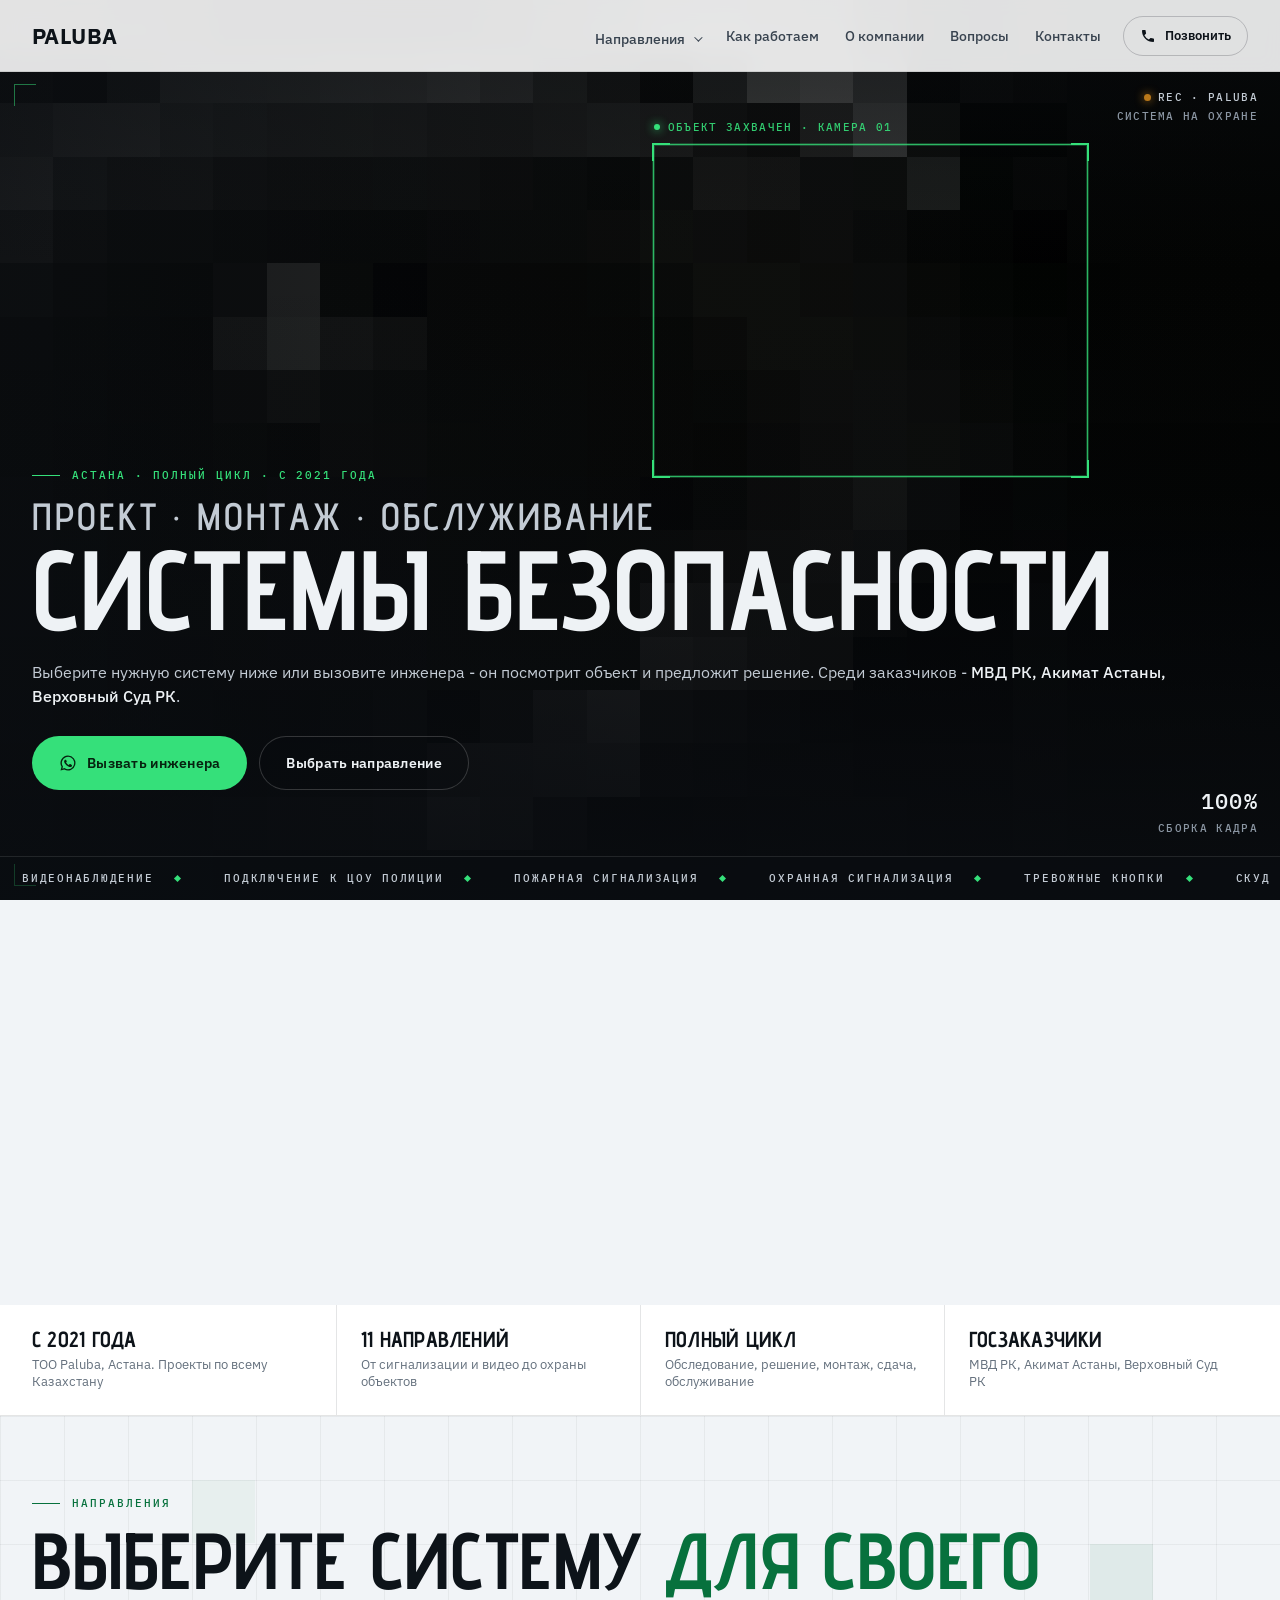
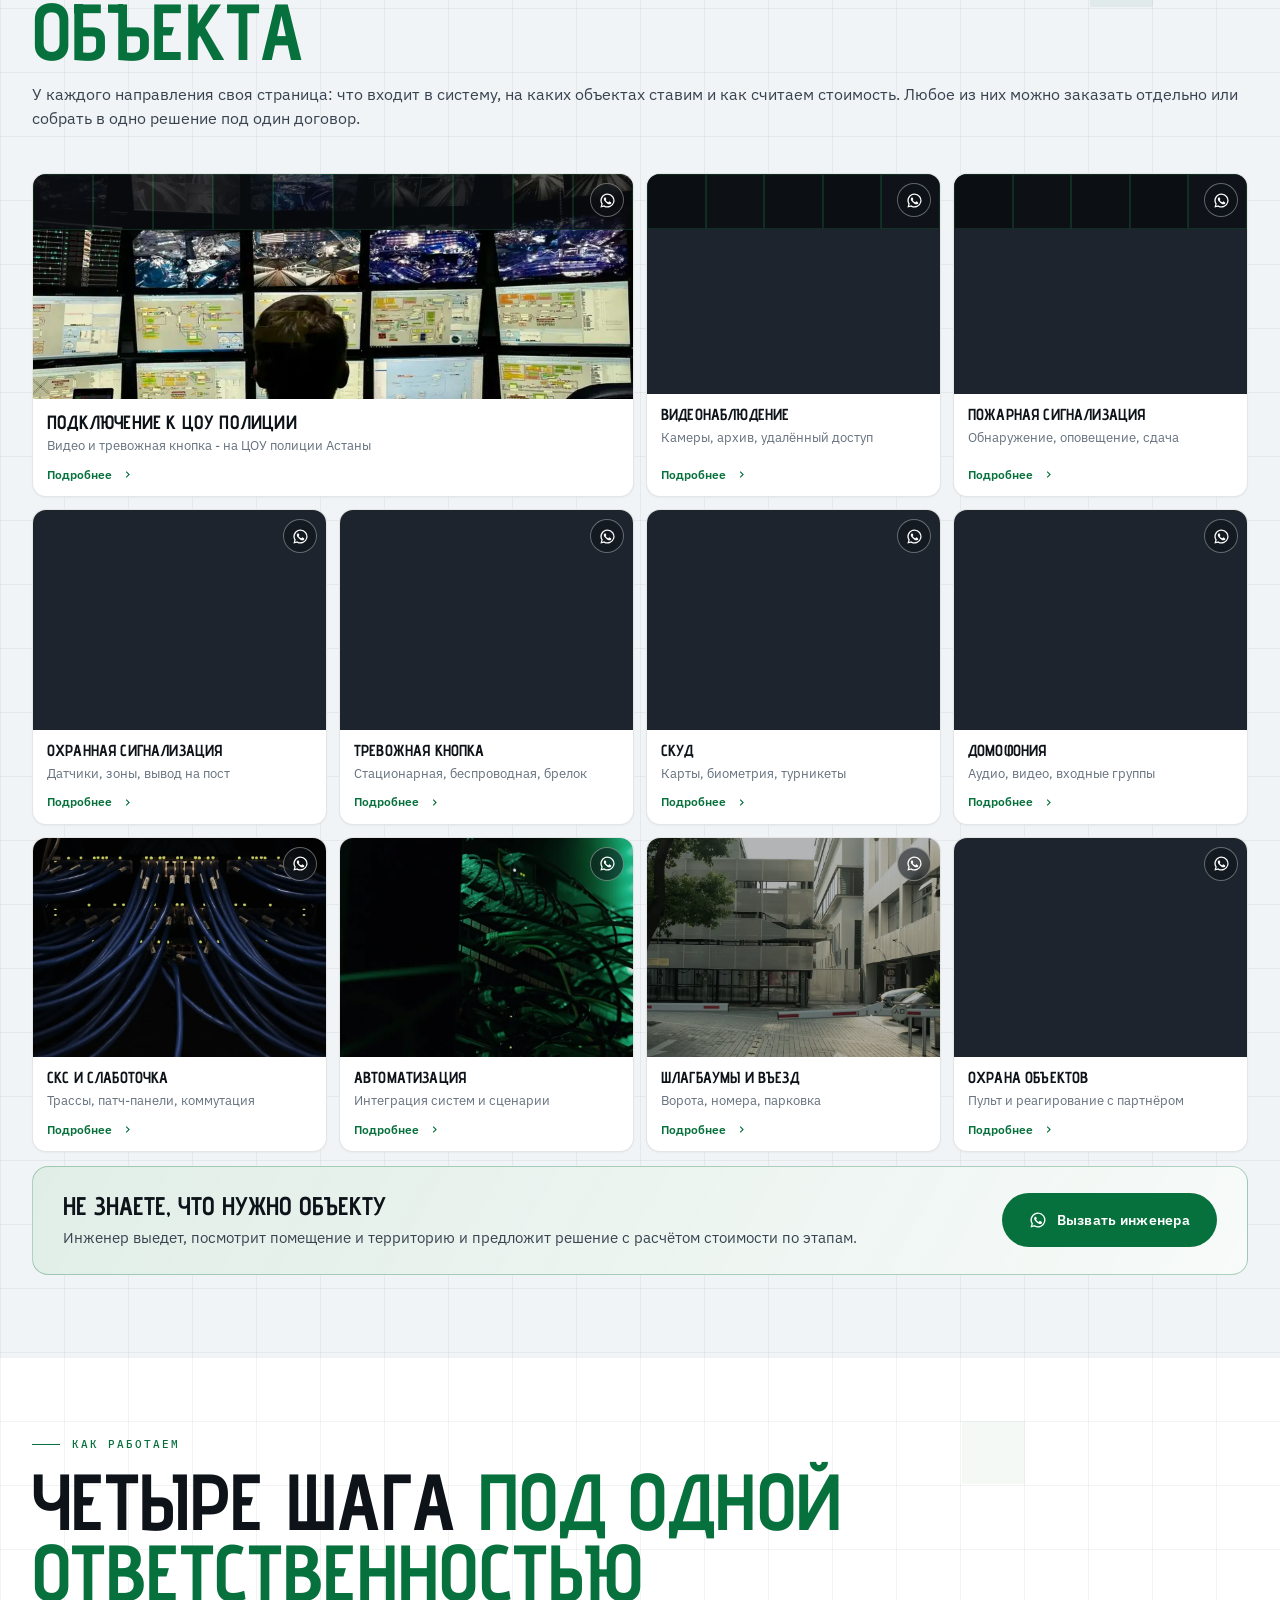
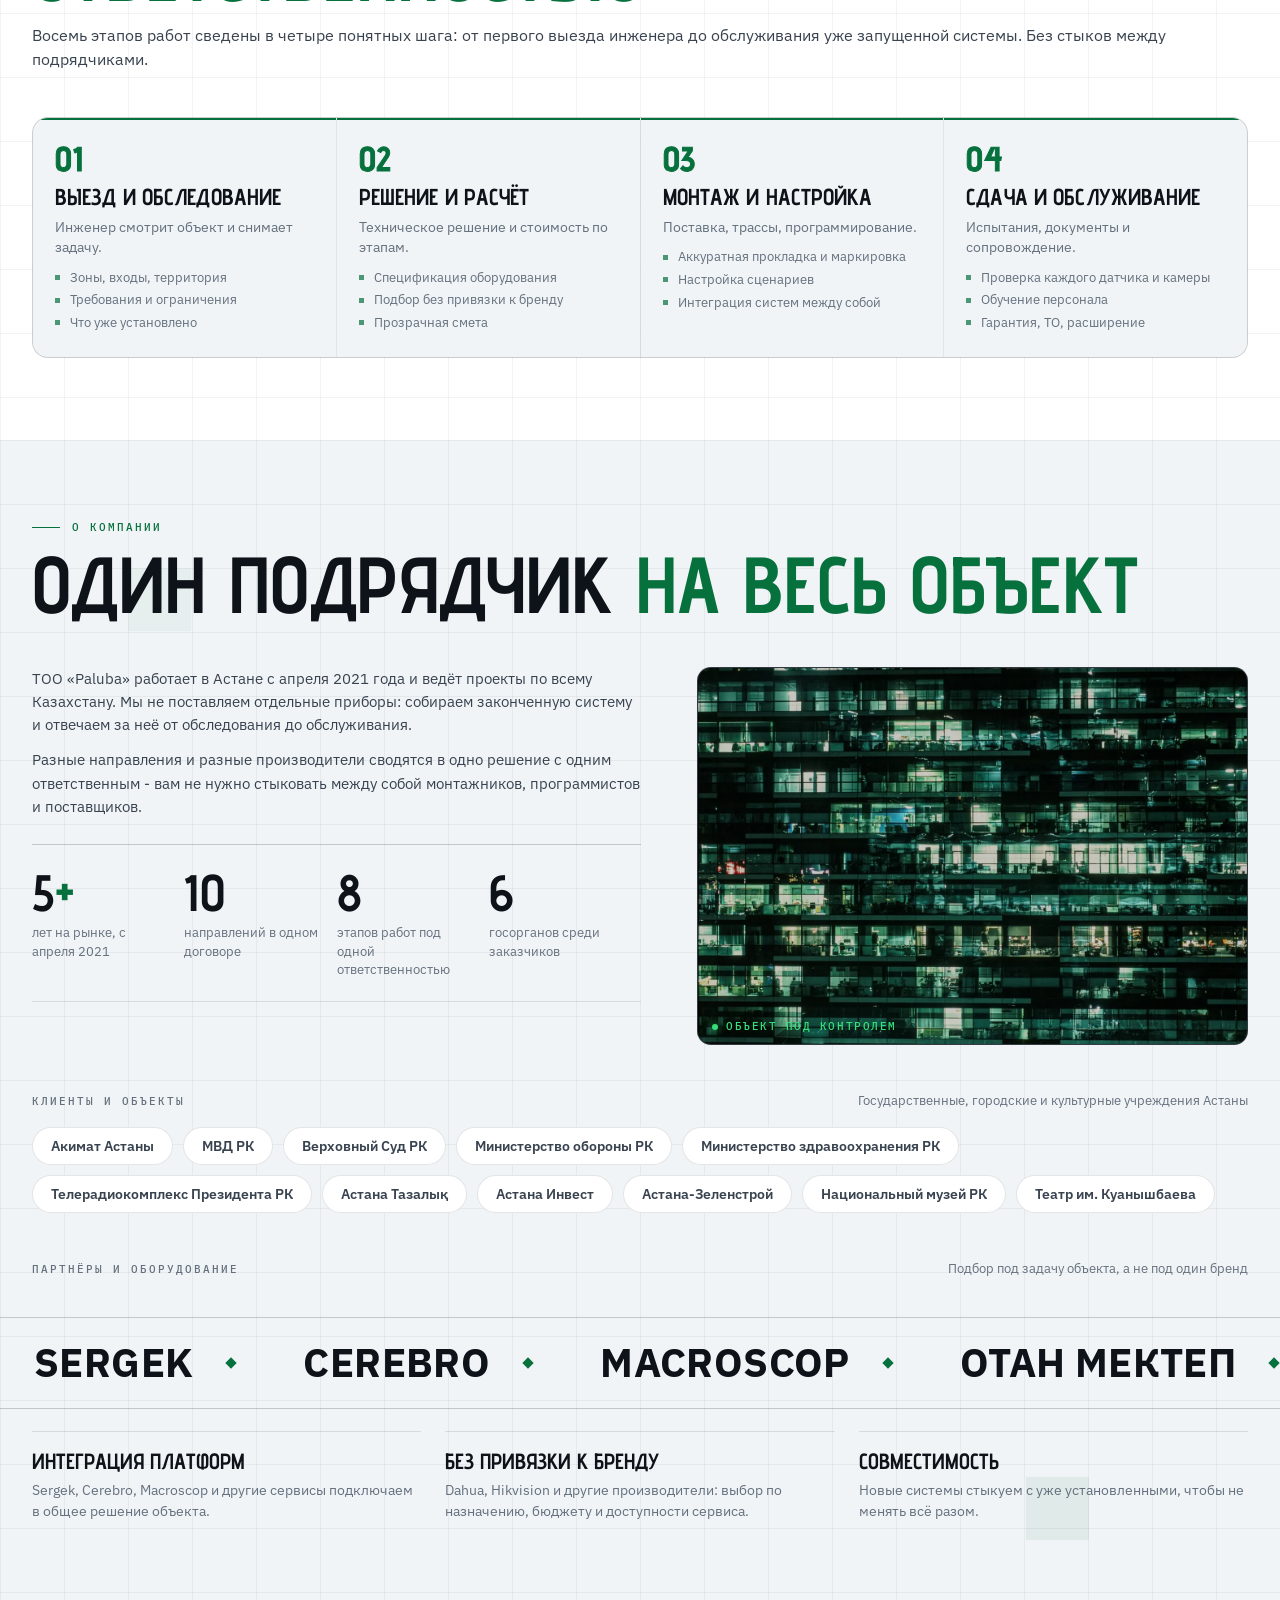
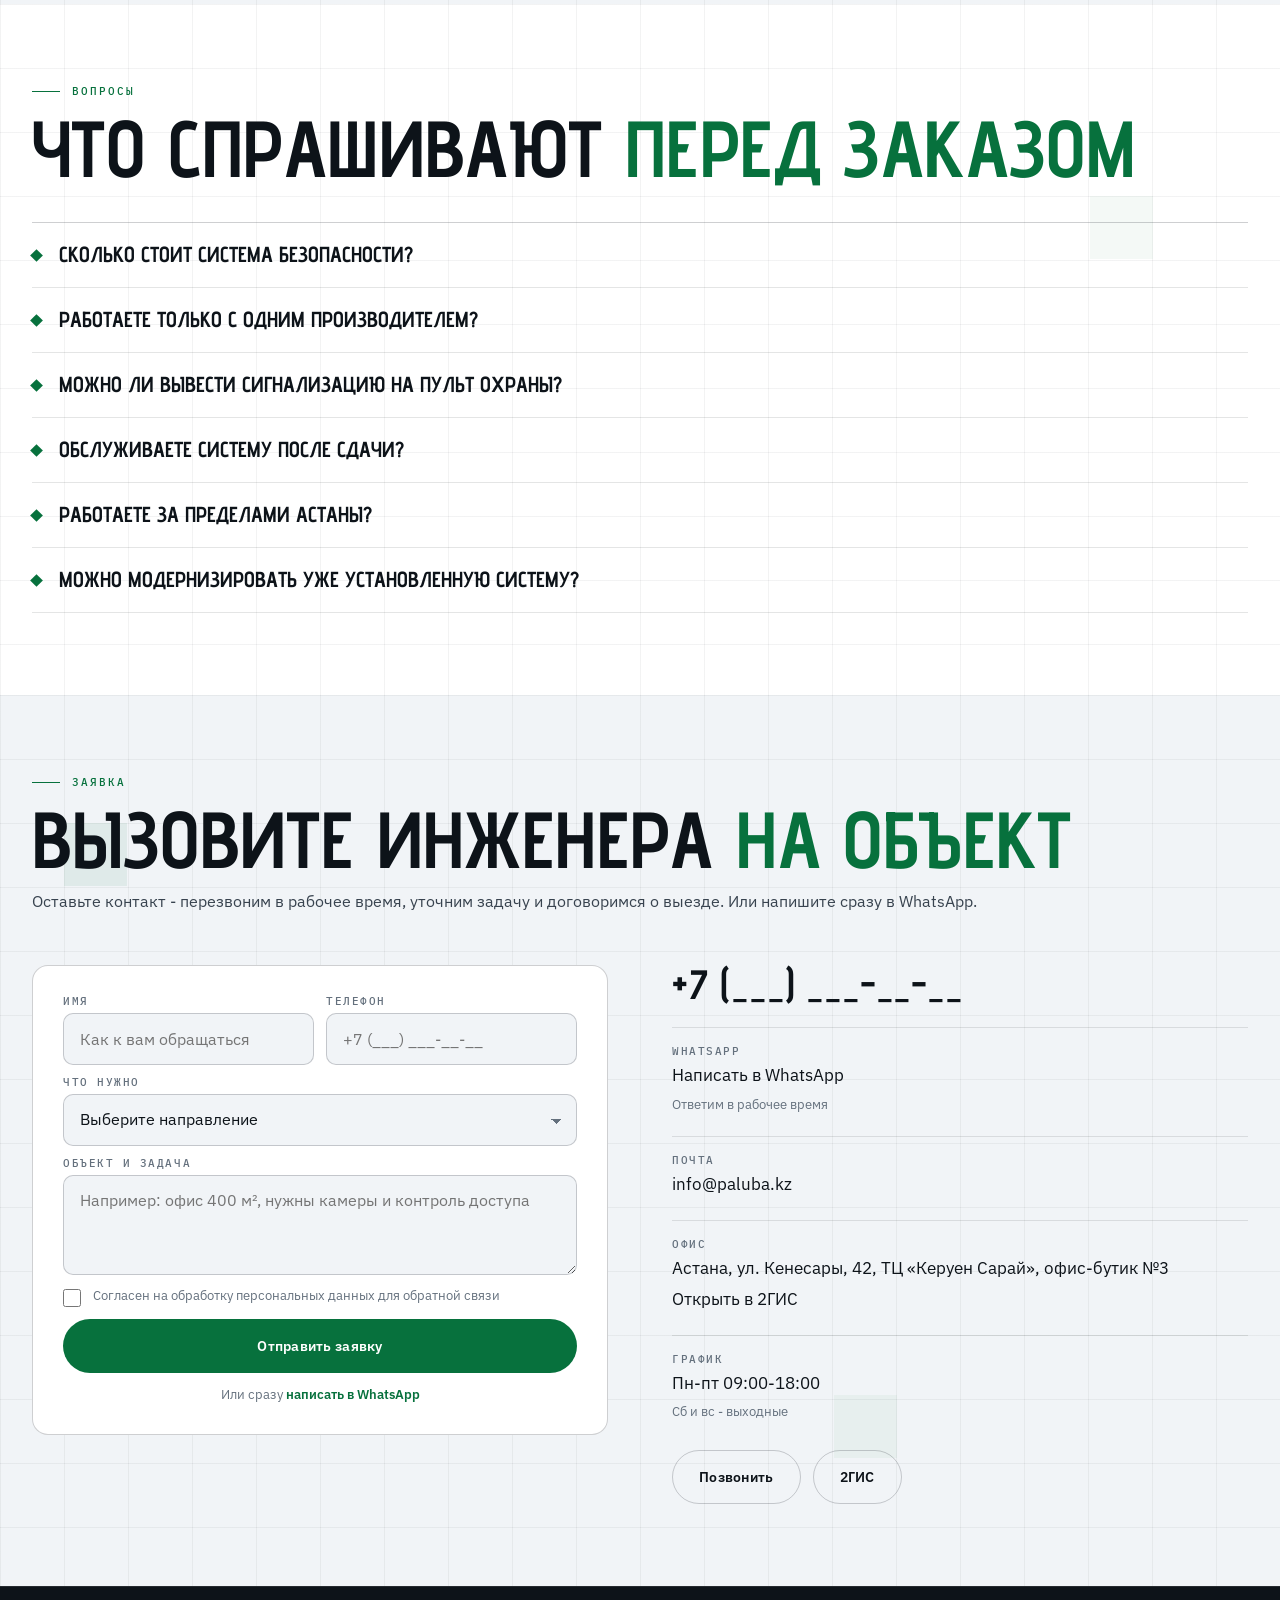
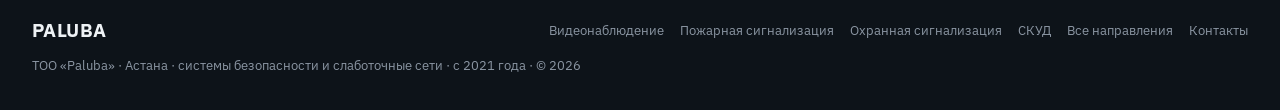
==== index.html @ 79ee04c9 "Ребрендинг: Profit-Up переименован в Paluba Название, домен и почта заменены на всех 12 страницах, в" ====
<!DOCTYPE html>
<html lang="ru">
<head>
<meta charset="utf-8">
<meta name="viewport" content="width=device-width, initial-scale=1, viewport-fit=cover">
<title>Системы безопасности в Астане: видеонаблюдение, пожарная и охранная сигнализация, СКУД - Paluba</title>
<meta name="description" content="ТОО Paluba, Астана: интегратор полного цикла по системам безопасности и слаботочным сетям. Пожарная и охранная сигнализация, видеонаблюдение, подключение к ЦОУ полиции, СКУД, домофония, СКС, шлагбаумы. Обследование, проект, монтаж, пусконаладка, обслуживание. Объекты МВД РК, Акимата Астаны, Верховного Суда РК.">
<meta name="theme-color" content="#F1F4F7">
<link rel="canonical" href="https://paluba.kz/">
<meta property="og:type" content="website">
<meta property="og:locale" content="ru_RU">
<meta property="og:site_name" content="Paluba">
<meta property="og:url" content="https://paluba.kz/">
<meta property="og:title" content="Системы безопасности в Астане под ключ - Paluba">
<meta property="og:description" content="Видеонаблюдение, подключение видео и тревожной кнопки к ЦОУ полиции, пожарная и охранная сигнализация, СКУД, домофония, СКС и шлагбаумы. Полный цикл: от обследования объекта до обслуживания. С 2021 года, объекты МВД РК, Акимата Астаны, Верховного Суда РК.">
<meta property="og:image" content="https://paluba.kz/assets/og-image.jpg">
<meta property="og:image:width" content="1200">
<meta property="og:image:height" content="630">
<meta name="twitter:card" content="summary_large_image">
<link rel="icon" href="favicon.ico?v=20260912-1" sizes="any">
<link rel="icon" type="image/png" sizes="32x32" href="assets/icon2-32.png">
<link rel="icon" type="image/png" sizes="16x16" href="assets/icon2-16.png">
<link rel="apple-touch-icon" sizes="180x180" href="assets/icon2-180.png">
<link rel="preconnect" href="https://fonts.googleapis.com">
<link rel="preconnect" href="https://fonts.gstatic.com" crossorigin>
<link href="https://fonts.googleapis.com/css2?family=Advent+Pro:wght@600;700&family=IBM+Plex+Sans:wght@400;500;600&family=IBM+Plex+Mono:wght@400;500&display=swap" rel="stylesheet">
<link rel="preload" as="image" href="assets/hero.webp" media="(min-width:761px)" fetchpriority="high">
<link rel="preload" as="image" href="assets/hero-m.webp" media="(max-width:760px)" fetchpriority="high">
<link rel="stylesheet" href="styles.css?v=20260912-1">
<script type="application/ld+json">
{
  "@context": "https://schema.org",
  "@type": "LocalBusiness",
  "name": "ТОО Paluba",
  "alternateName": "Paluba",
  "url": "https://paluba.kz/",
  "image": "https://paluba.kz/assets/og-image.jpg",
  "logo": "https://paluba.kz/assets/icon2-512.png",
  "email": "info@paluba.kz",
  "foundingDate": "2021-04",
  "description": "Интегратор полного цикла: системы безопасности и слаботочная инфраструктура. Пожарная и охранная сигнализация, видеонаблюдение, СКУД, домофония, СКС, автоматизация, шлагбаумы, комплексная охрана объектов.",
  "address": {"@type": "PostalAddress", "streetAddress": "ул. Кенесары, 42, ТЦ Керуен Сарай, офис-бутик 3", "addressLocality": "Астана", "addressCountry": "KZ"},
  "geo": {"@type": "GeoCoordinates", "latitude": 51.166199, "longitude": 71.435393},
  "hasMap": "https://go.2gis.com/rPcck",
  "areaServed": "KZ",
  "openingHoursSpecification": {"@type": "OpeningHoursSpecification", "dayOfWeek": ["Monday","Tuesday","Wednesday","Thursday","Friday"], "opens": "09:00", "closes": "18:00"},
  "hasOfferCatalog": {"@type": "OfferCatalog", "name": "Направления", "itemListElement": [
    {"@type": "Offer", "itemOffered": {"@type": "Service", "name": "Видеонаблюдение", "url": "https://paluba.kz/videonablyudenie/"}},
    {"@type": "Offer", "itemOffered": {"@type": "Service", "name": "Подключение видео и тревожной кнопки к ЦОУ полиции Астаны", "url": "https://paluba.kz/podklyuchenie-k-cou/"}},
    {"@type": "Offer", "itemOffered": {"@type": "Service", "name": "Пожарная сигнализация", "url": "https://paluba.kz/pozharnaya-signalizaciya/"}},
    {"@type": "Offer", "itemOffered": {"@type": "Service", "name": "Охранная сигнализация", "url": "https://paluba.kz/ohrannaya-signalizaciya/"}},
    {"@type": "Offer", "itemOffered": {"@type": "Service", "name": "Тревожная сигнализация и тревожные кнопки", "url": "https://paluba.kz/trevozhnaya-knopka/"}},
    {"@type": "Offer", "itemOffered": {"@type": "Service", "name": "СКУД", "url": "https://paluba.kz/skud/"}},
    {"@type": "Offer", "itemOffered": {"@type": "Service", "name": "Домофония", "url": "https://paluba.kz/domofoniya/"}},
    {"@type": "Offer", "itemOffered": {"@type": "Service", "name": "СКС и слаботочные сети", "url": "https://paluba.kz/sks-slabotochnye-seti/"}},
    {"@type": "Offer", "itemOffered": {"@type": "Service", "name": "Автоматизация и интеграция систем", "url": "https://paluba.kz/avtomatizaciya/"}},
    {"@type": "Offer", "itemOffered": {"@type": "Service", "name": "Шлагбаумы, ворота, контроль въезда", "url": "https://paluba.kz/shlagbaumy/"}},
    {"@type": "Offer", "itemOffered": {"@type": "Service", "name": "Комплексная организация охраны объектов", "url": "https://paluba.kz/ohrana-obektov/"}}
  ]}
}
</script>
</head>
<body>

<header class="hdr" id="hdr">
  <div class="hdr-in">
    <a class="brand" href="#top" aria-label="Paluba, на главную">Paluba</a>
    <nav class="nav" aria-label="Разделы сайта">
      <div class="drop"><button type="button" class="drop-b" aria-expanded="false">Направления<i></i></button><div class="drop-m"><a href="videonablyudenie/">Видеонаблюдение</a><a href="podklyuchenie-k-cou/">Подключение к ЦОУ полиции</a><a href="pozharnaya-signalizaciya/">Пожарная сигнализация</a><a href="ohrannaya-signalizaciya/">Охранная сигнализация</a><a href="trevozhnaya-knopka/">Тревожная кнопка</a><a href="skud/">СКУД</a><a href="domofoniya/">Домофония</a><a href="sks-slabotochnye-seti/">СКС и слаботочка</a><a href="avtomatizaciya/">Автоматизация</a><a href="shlagbaumy/">Шлагбаумы и въезд</a><a href="ohrana-obektov/">Охрана объектов</a><a href="#napravleniya">Все на этой странице</a></div></div>
      <a href="#cikl">Как работаем</a>
      <a href="#o-kompanii">О компании</a>
      <a href="#faq">Вопросы</a>
      <a href="#kontakty">Контакты</a>
    </nav>
    <div class="hdr-right">
      <a class="call" href="tel:+7XXXXXXXXXX" aria-label="Позвонить"><svg viewBox="0 0 24 24" aria-hidden="true"><path fill="currentColor" d="M6.6 10.8a15.1 15.1 0 0 0 6.6 6.6l2.2-2.2c.3-.3.7-.4 1-.2 1.1.4 2.3.6 3.6.6.6 0 1 .4 1 1V20c0 .6-.4 1-1 1A17 17 0 0 1 3 4c0-.6.4-1 1-1h3.5c.6 0 1 .4 1 1 0 1.3.2 2.5.6 3.6.1.3 0 .7-.2 1z"/></svg><span>Позвонить</span></a>
      <button class="burger" id="burger" type="button" aria-label="Меню" aria-expanded="false" aria-controls="mnav"><span></span></button>
    </div>
  </div>
  <nav class="mnav" id="mnav" aria-label="Мобильное меню">
    <a class="mn" href="#napravleniya">Направления <small>11 систем под один договор</small></a>
    <a class="mn" href="#cikl">Как работаем <small>От выезда инженера до обслуживания</small></a>
    <a class="mn" href="#o-kompanii">О компании и клиенты</a>
    <a class="mn" href="#faq">Вопросы</a>
    <a class="mn" href="#kontakty">Контакты</a>
    <p class="mnav-t">Страницы направлений</p>
    <a class="mn" href="videonablyudenie/">Видеонаблюдение</a>
    <a class="mn" href="podklyuchenie-k-cou/">Подключение к ЦОУ полиции</a>
    <a class="mn" href="pozharnaya-signalizaciya/">Пожарная сигнализация</a>
    <a class="mn" href="ohrannaya-signalizaciya/">Охранная сигнализация</a>
    <a class="mn" href="trevozhnaya-knopka/">Тревожная кнопка</a>
    <a class="mn" href="skud/">СКУД</a>
    <a class="mn" href="domofoniya/">Домофония</a>
    <a class="mn" href="sks-slabotochnye-seti/">СКС и слаботочка</a>
    <a class="mn" href="avtomatizaciya/">Автоматизация</a>
    <a class="mn" href="shlagbaumy/">Шлагбаумы и въезд</a>
    <a class="mn" href="ohrana-obektov/">Охрана объектов</a>
    <div class="mnav-ct">
      <a class="btn btn-sig wa" href="https://wa.me/7XXXXXXXXXX" data-wa="Здравствуйте! Хочу вызвать инженера на объект и получить расчёт."><svg viewBox="0 0 24 24" aria-hidden="true"><path fill="currentColor" d="M12 2a10 10 0 0 0-8.6 15.1L2 22l5-1.3A10 10 0 1 0 12 2zm0 18.2a8.2 8.2 0 0 1-4.2-1.2l-.3-.2-3 .8.8-2.9-.2-.3A8.2 8.2 0 1 1 12 20.2zm4.5-6.1c-.2-.1-1.5-.7-1.7-.8-.2-.1-.4-.1-.6.1l-.8 1c-.1.2-.3.2-.5.1a6.7 6.7 0 0 1-3.3-2.9c-.3-.4.2-.4.7-1.3.1-.2 0-.3 0-.5l-.8-1.8c-.2-.5-.4-.4-.6-.4h-.5a1 1 0 0 0-.7.3 3 3 0 0 0-.9 2.2 5.2 5.2 0 0 0 1.1 2.7 11.9 11.9 0 0 0 4.5 4c.6.3 1.1.4 1.5.5.6.2 1.2.2 1.6.1.5-.1 1.5-.6 1.7-1.2.2-.6.2-1.1.1-1.2l-.5-.3z"/></svg>Написать в WhatsApp</a>
      <a class="btn btn-ghost" href="tel:+7XXXXXXXXXX">+7 (___) ___-__-__</a>
    </div>
  </nav>
</header>

<main>

<!-- ===== ГЕРОЙ ===== -->
<div class="pw pw-hero" id="top">
  <section class="plate hero" id="hero" aria-label="Paluba: системы безопасности в Астане">
    <div class="ph">
      <picture>
        <source media="(max-width:760px)" srcset="assets/hero-m-lo.webp">
        <img class="lo" src="assets/hero-lo.webp" alt="" width="40" height="27" aria-hidden="true">
      </picture>
      <picture>
        <source media="(max-width:760px)" srcset="assets/hero-m.webp">
        <img class="sharp" src="assets/hero.webp" alt="Купольная камера видеонаблюдения на фасаде объекта ночью" width="1600" height="1066" fetchpriority="high" decoding="async">
      </picture>
      <div class="cells" data-cells></div>
      <div class="grad"></div>
    </div>
    <div class="hud" aria-hidden="true">
      <div class="track"><i></i><i></i><i></i><i></i><b>Объект захвачен · камера 01</b></div>
      <div class="hud-tr"><span class="rec">Rec · Paluba</span><span class="sub">Система на охране</span></div>
      <div class="hud-br"><span class="pct" id="pct">000%</span><span class="sub">Сборка кадра</span></div>
      <i class="hcorn a"></i><i class="hcorn b"></i><i class="hcorn c"></i><i class="hcorn d"></i>
    </div>
    <div class="hero-txt">
      <div class="wrap">
        <p class="kick">Астана · полный цикл · с 2021 года</p>
        <h1 class="h1"><span class="a fit">Проект · монтаж · обслуживание</span><span class="b fit">Системы безопасности</span></h1>
        <p class="lead">Выберите нужную систему ниже или вызовите инженера - он посмотрит объект и предложит решение. Среди заказчиков - <b>МВД РК, Акимат Астаны, Верховный Суд РК</b>.</p>
        <div class="btns">
          <a class="btn btn-sig wa" href="https://wa.me/7XXXXXXXXXX" data-wa="Здравствуйте! Хочу вызвать инженера на объект и получить расчёт по системе безопасности."><svg viewBox="0 0 24 24" aria-hidden="true"><path fill="currentColor" d="M12 2a10 10 0 0 0-8.6 15.1L2 22l5-1.3A10 10 0 1 0 12 2zm0 18.2a8.2 8.2 0 0 1-4.2-1.2l-.3-.2-3 .8.8-2.9-.2-.3A8.2 8.2 0 1 1 12 20.2zm4.5-6.1c-.2-.1-1.5-.7-1.7-.8-.2-.1-.4-.1-.6.1l-.8 1c-.1.2-.3.2-.5.1a6.7 6.7 0 0 1-3.3-2.9c-.3-.4.2-.4.7-1.3.1-.2 0-.3 0-.5l-.8-1.8c-.2-.5-.4-.4-.6-.4h-.5a1 1 0 0 0-.7.3 3 3 0 0 0-.9 2.2 5.2 5.2 0 0 0 1.1 2.7 11.9 11.9 0 0 0 4.5 4c.6.3 1.1.4 1.5.5.6.2 1.2.2 1.6.1.5-.1 1.5-.6 1.7-1.2.2-.6.2-1.1.1-1.2l-.5-.3z"/></svg>Вызвать инженера</a>
          <a class="btn btn-ghost" href="#napravleniya">Выбрать направление</a>
        </div>
      </div>
    </div>
    <div class="ticker" aria-hidden="true"><div class="tk" id="tk1" data-items="Видеонаблюдение|Подключение к ЦОУ полиции|Пожарная сигнализация|Охранная сигнализация|Тревожные кнопки|СКУД|Домофония|СКС и слаботочка|Автоматизация|Шлагбаумы и въезд|Охрана объектов"></div></div>
  </section>
</div>

<!-- ===== ПОЛОСА ФАКТОВ ===== -->
<section class="strip" aria-label="Коротко о компании">
  <div class="wrap strip-in">
    <div class="strip-i"><b>С 2021 года</b><span>ТОО Paluba, Астана. Проекты по всему Казахстану</span></div>
    <div class="strip-i"><b>11 направлений</b><span>От сигнализации и видео до охраны объектов</span></div>
    <div class="strip-i"><b>Полный цикл</b><span>Обследование, решение, монтаж, сдача, обслуживание</span></div>
    <div class="strip-i"><b>Госзаказчики</b><span>МВД РК, Акимат Астаны, Верховный Суд РК</span></div>
  </div>
</section>

<!-- ===== НАПРАВЛЕНИЯ: 10 БЛОКОВ ===== -->
<section class="sec" id="napravleniya" aria-labelledby="h-nap">
  <i class="lit dsk" style="left:calc(var(--cs)*3);top:calc(var(--cs)*1);--dl:-1s" aria-hidden="true"></i>
  <i class="lit h" style="right:calc(var(--cs)*2 - 1px);top:calc(var(--cs)*2);--dl:-3s" aria-hidden="true"></i>
  <div class="wrap">
    <div class="head rv">
      <p class="kick">Направления</p>
      <h2 id="h-nap">Выберите систему <em>для своего объекта</em></h2>
      <p class="lead">У каждого направления своя страница: что входит в систему, на каких объектах ставим и как считаем стоимость. Любое из них можно заказать отдельно или собрать в одно решение под один договор.</p>
    </div>
    <div class="dirs">
      <article class="dir wide rv" id="cou">
        <div class="im"><img src="assets/c-cou.webp" alt="Стена мониторов в центре оперативного управления" width="900" height="675" loading="lazy" decoding="async"><div class="cells" data-cells></div></div>
        <a class="c-wa wa" href="https://wa.me/7XXXXXXXXXX" data-wa="Здравствуйте! Нужно подключение видео и тревожной кнопки к ЦОУ полиции." aria-label="Подключение к ЦОУ полиции: написать в WhatsApp"><svg viewBox="0 0 24 24" aria-hidden="true"><path fill="currentColor" d="M12 2a10 10 0 0 0-8.6 15.1L2 22l5-1.3A10 10 0 1 0 12 2zm0 18.2a8.2 8.2 0 0 1-4.2-1.2l-.3-.2-3 .8.8-2.9-.2-.3A8.2 8.2 0 1 1 12 20.2zm4.5-6.1c-.2-.1-1.5-.7-1.7-.8-.2-.1-.4-.1-.6.1l-.8 1c-.1.2-.3.2-.5.1a6.7 6.7 0 0 1-3.3-2.9c-.3-.4.2-.4.7-1.3.1-.2 0-.3 0-.5l-.8-1.8c-.2-.5-.4-.4-.6-.4h-.5a1 1 0 0 0-.7.3 3 3 0 0 0-.9 2.2 5.2 5.2 0 0 0 1.1 2.7 11.9 11.9 0 0 0 4.5 4c.6.3 1.1.4 1.5.5.6.2 1.2.2 1.6.1.5-.1 1.5-.6 1.7-1.2.2-.6.2-1.1.1-1.2l-.5-.3z"/></svg></a>
        <div class="db">
          <h3><a href="podklyuchenie-k-cou/">Подключение к ЦОУ полиции</a></h3>
          <p>Видео и тревожная кнопка - на ЦОУ полиции Астаны</p>
          <span class="go">Подробнее <svg viewBox="0 0 24 24" aria-hidden="true"><path fill="currentColor" d="M5 12h12l-4.5-4.5L14 6l6 6-6 6-1.5-1.5L17 12H5z"/></svg></span>
        </div>
      </article>
      <article class="dir rv" id="videonablyudenie">
        <div class="im"><img src="assets/c-video.webp" alt="Уличные камеры видеонаблюдения на фасаде объекта" width="900" height="675" loading="lazy" decoding="async"><div class="cells" data-cells></div></div>
        <a class="c-wa wa" href="https://wa.me/7XXXXXXXXXX" data-wa="Здравствуйте! Нужен расчёт по видеонаблюдению." aria-label="Видеонаблюдение: написать в WhatsApp"><svg viewBox="0 0 24 24" aria-hidden="true"><path fill="currentColor" d="M12 2a10 10 0 0 0-8.6 15.1L2 22l5-1.3A10 10 0 1 0 12 2zm0 18.2a8.2 8.2 0 0 1-4.2-1.2l-.3-.2-3 .8.8-2.9-.2-.3A8.2 8.2 0 1 1 12 20.2zm4.5-6.1c-.2-.1-1.5-.7-1.7-.8-.2-.1-.4-.1-.6.1l-.8 1c-.1.2-.3.2-.5.1a6.7 6.7 0 0 1-3.3-2.9c-.3-.4.2-.4.7-1.3.1-.2 0-.3 0-.5l-.8-1.8c-.2-.5-.4-.4-.6-.4h-.5a1 1 0 0 0-.7.3 3 3 0 0 0-.9 2.2 5.2 5.2 0 0 0 1.1 2.7 11.9 11.9 0 0 0 4.5 4c.6.3 1.1.4 1.5.5.6.2 1.2.2 1.6.1.5-.1 1.5-.6 1.7-1.2.2-.6.2-1.1.1-1.2l-.5-.3z"/></svg></a>
        <div class="db">
          <h3><a href="videonablyudenie/">Видеонаблюдение</a></h3>
          <p>Камеры, архив, удалённый доступ</p>
          <span class="go">Подробнее <svg viewBox="0 0 24 24" aria-hidden="true"><path fill="currentColor" d="M5 12h12l-4.5-4.5L14 6l6 6-6 6-1.5-1.5L17 12H5z"/></svg></span>
        </div>
      </article>
      <article class="dir rv" id="pozharnaya">
        <div class="im"><img src="assets/c-detector.webp" alt="Дымовой пожарный извещатель на потолке" width="900" height="675" loading="lazy" decoding="async"><div class="cells" data-cells></div></div>
        <a class="c-wa wa" href="https://wa.me/7XXXXXXXXXX" data-wa="Здравствуйте! Нужен расчёт по пожарной сигнализации." aria-label="Пожарная сигнализация: написать в WhatsApp"><svg viewBox="0 0 24 24" aria-hidden="true"><path fill="currentColor" d="M12 2a10 10 0 0 0-8.6 15.1L2 22l5-1.3A10 10 0 1 0 12 2zm0 18.2a8.2 8.2 0 0 1-4.2-1.2l-.3-.2-3 .8.8-2.9-.2-.3A8.2 8.2 0 1 1 12 20.2zm4.5-6.1c-.2-.1-1.5-.7-1.7-.8-.2-.1-.4-.1-.6.1l-.8 1c-.1.2-.3.2-.5.1a6.7 6.7 0 0 1-3.3-2.9c-.3-.4.2-.4.7-1.3.1-.2 0-.3 0-.5l-.8-1.8c-.2-.5-.4-.4-.6-.4h-.5a1 1 0 0 0-.7.3 3 3 0 0 0-.9 2.2 5.2 5.2 0 0 0 1.1 2.7 11.9 11.9 0 0 0 4.5 4c.6.3 1.1.4 1.5.5.6.2 1.2.2 1.6.1.5-.1 1.5-.6 1.7-1.2.2-.6.2-1.1.1-1.2l-.5-.3z"/></svg></a>
        <div class="db">
          <h3><a href="pozharnaya-signalizaciya/">Пожарная сигнализация</a></h3>
          <p>Обнаружение, оповещение, сдача</p>
          <span class="go">Подробнее <svg viewBox="0 0 24 24" aria-hidden="true"><path fill="currentColor" d="M5 12h12l-4.5-4.5L14 6l6 6-6 6-1.5-1.5L17 12H5z"/></svg></span>
        </div>
      </article>
      <article class="dir rv" id="ohrannaya">
        <div class="im"><img src="assets/c-ohran.webp" alt="Кодовая панель охранной сигнализации на стене" width="900" height="675" loading="lazy" decoding="async"><div class="cells" data-cells></div></div>
        <a class="c-wa wa" href="https://wa.me/7XXXXXXXXXX" data-wa="Здравствуйте! Нужен расчёт по охранной сигнализации." aria-label="Охранная сигнализация: написать в WhatsApp"><svg viewBox="0 0 24 24" aria-hidden="true"><path fill="currentColor" d="M12 2a10 10 0 0 0-8.6 15.1L2 22l5-1.3A10 10 0 1 0 12 2zm0 18.2a8.2 8.2 0 0 1-4.2-1.2l-.3-.2-3 .8.8-2.9-.2-.3A8.2 8.2 0 1 1 12 20.2zm4.5-6.1c-.2-.1-1.5-.7-1.7-.8-.2-.1-.4-.1-.6.1l-.8 1c-.1.2-.3.2-.5.1a6.7 6.7 0 0 1-3.3-2.9c-.3-.4.2-.4.7-1.3.1-.2 0-.3 0-.5l-.8-1.8c-.2-.5-.4-.4-.6-.4h-.5a1 1 0 0 0-.7.3 3 3 0 0 0-.9 2.2 5.2 5.2 0 0 0 1.1 2.7 11.9 11.9 0 0 0 4.5 4c.6.3 1.1.4 1.5.5.6.2 1.2.2 1.6.1.5-.1 1.5-.6 1.7-1.2.2-.6.2-1.1.1-1.2l-.5-.3z"/></svg></a>
        <div class="db">
          <h3><a href="ohrannaya-signalizaciya/">Охранная сигнализация</a></h3>
          <p>Датчики, зоны, вывод на пост</p>
          <span class="go">Подробнее <svg viewBox="0 0 24 24" aria-hidden="true"><path fill="currentColor" d="M5 12h12l-4.5-4.5L14 6l6 6-6 6-1.5-1.5L17 12H5z"/></svg></span>
        </div>
      </article>
      <article class="dir rv" id="trevozhnaya">
        <div class="im"><img src="assets/c-trevoga.webp" alt="Клавиатура тревожной сигнализации" width="900" height="675" loading="lazy" decoding="async"><div class="cells" data-cells></div></div>
        <a class="c-wa wa" href="https://wa.me/7XXXXXXXXXX" data-wa="Здравствуйте! Нужен расчёт по тревожной кнопке." aria-label="Тревожная кнопка: написать в WhatsApp"><svg viewBox="0 0 24 24" aria-hidden="true"><path fill="currentColor" d="M12 2a10 10 0 0 0-8.6 15.1L2 22l5-1.3A10 10 0 1 0 12 2zm0 18.2a8.2 8.2 0 0 1-4.2-1.2l-.3-.2-3 .8.8-2.9-.2-.3A8.2 8.2 0 1 1 12 20.2zm4.5-6.1c-.2-.1-1.5-.7-1.7-.8-.2-.1-.4-.1-.6.1l-.8 1c-.1.2-.3.2-.5.1a6.7 6.7 0 0 1-3.3-2.9c-.3-.4.2-.4.7-1.3.1-.2 0-.3 0-.5l-.8-1.8c-.2-.5-.4-.4-.6-.4h-.5a1 1 0 0 0-.7.3 3 3 0 0 0-.9 2.2 5.2 5.2 0 0 0 1.1 2.7 11.9 11.9 0 0 0 4.5 4c.6.3 1.1.4 1.5.5.6.2 1.2.2 1.6.1.5-.1 1.5-.6 1.7-1.2.2-.6.2-1.1.1-1.2l-.5-.3z"/></svg></a>
        <div class="db">
          <h3><a href="trevozhnaya-knopka/">Тревожная кнопка</a></h3>
          <p>Стационарная, беспроводная, брелок</p>
          <span class="go">Подробнее <svg viewBox="0 0 24 24" aria-hidden="true"><path fill="currentColor" d="M5 12h12l-4.5-4.5L14 6l6 6-6 6-1.5-1.5L17 12H5z"/></svg></span>
        </div>
      </article>
      <article class="dir rv" id="skud">
        <div class="im"><img src="assets/c-skud.webp" alt="Считыватель системы контроля доступа у двери" width="900" height="675" loading="lazy" decoding="async"><div class="cells" data-cells></div></div>
        <a class="c-wa wa" href="https://wa.me/7XXXXXXXXXX" data-wa="Здравствуйте! Нужен расчёт по СКУД." aria-label="СКУД: написать в WhatsApp"><svg viewBox="0 0 24 24" aria-hidden="true"><path fill="currentColor" d="M12 2a10 10 0 0 0-8.6 15.1L2 22l5-1.3A10 10 0 1 0 12 2zm0 18.2a8.2 8.2 0 0 1-4.2-1.2l-.3-.2-3 .8.8-2.9-.2-.3A8.2 8.2 0 1 1 12 20.2zm4.5-6.1c-.2-.1-1.5-.7-1.7-.8-.2-.1-.4-.1-.6.1l-.8 1c-.1.2-.3.2-.5.1a6.7 6.7 0 0 1-3.3-2.9c-.3-.4.2-.4.7-1.3.1-.2 0-.3 0-.5l-.8-1.8c-.2-.5-.4-.4-.6-.4h-.5a1 1 0 0 0-.7.3 3 3 0 0 0-.9 2.2 5.2 5.2 0 0 0 1.1 2.7 11.9 11.9 0 0 0 4.5 4c.6.3 1.1.4 1.5.5.6.2 1.2.2 1.6.1.5-.1 1.5-.6 1.7-1.2.2-.6.2-1.1.1-1.2l-.5-.3z"/></svg></a>
        <div class="db">
          <h3><a href="skud/">СКУД</a></h3>
          <p>Карты, биометрия, турникеты</p>
          <span class="go">Подробнее <svg viewBox="0 0 24 24" aria-hidden="true"><path fill="currentColor" d="M5 12h12l-4.5-4.5L14 6l6 6-6 6-1.5-1.5L17 12H5z"/></svg></span>
        </div>
      </article>
      <article class="dir rv" id="domofoniya">
        <div class="im"><img src="assets/c-domofon.webp" alt="Вызывная панель домофона на входной группе" width="900" height="675" loading="lazy" decoding="async"><div class="cells" data-cells></div></div>
        <a class="c-wa wa" href="https://wa.me/7XXXXXXXXXX" data-wa="Здравствуйте! Нужен расчёт по домофонии." aria-label="Домофония: написать в WhatsApp"><svg viewBox="0 0 24 24" aria-hidden="true"><path fill="currentColor" d="M12 2a10 10 0 0 0-8.6 15.1L2 22l5-1.3A10 10 0 1 0 12 2zm0 18.2a8.2 8.2 0 0 1-4.2-1.2l-.3-.2-3 .8.8-2.9-.2-.3A8.2 8.2 0 1 1 12 20.2zm4.5-6.1c-.2-.1-1.5-.7-1.7-.8-.2-.1-.4-.1-.6.1l-.8 1c-.1.2-.3.2-.5.1a6.7 6.7 0 0 1-3.3-2.9c-.3-.4.2-.4.7-1.3.1-.2 0-.3 0-.5l-.8-1.8c-.2-.5-.4-.4-.6-.4h-.5a1 1 0 0 0-.7.3 3 3 0 0 0-.9 2.2 5.2 5.2 0 0 0 1.1 2.7 11.9 11.9 0 0 0 4.5 4c.6.3 1.1.4 1.5.5.6.2 1.2.2 1.6.1.5-.1 1.5-.6 1.7-1.2.2-.6.2-1.1.1-1.2l-.5-.3z"/></svg></a>
        <div class="db">
          <h3><a href="domofoniya/">Домофония</a></h3>
          <p>Аудио, видео, входные группы</p>
          <span class="go">Подробнее <svg viewBox="0 0 24 24" aria-hidden="true"><path fill="currentColor" d="M5 12h12l-4.5-4.5L14 6l6 6-6 6-1.5-1.5L17 12H5z"/></svg></span>
        </div>
      </article>
      <article class="dir rv" id="sks">
        <div class="im"><img src="assets/c-sks.webp" alt="Патч-панель структурированной кабельной системы" width="900" height="675" loading="lazy" decoding="async"><div class="cells" data-cells></div></div>
        <a class="c-wa wa" href="https://wa.me/7XXXXXXXXXX" data-wa="Здравствуйте! Нужен расчёт по СКС и слаботочным сетям." aria-label="СКС и слаботочка: написать в WhatsApp"><svg viewBox="0 0 24 24" aria-hidden="true"><path fill="currentColor" d="M12 2a10 10 0 0 0-8.6 15.1L2 22l5-1.3A10 10 0 1 0 12 2zm0 18.2a8.2 8.2 0 0 1-4.2-1.2l-.3-.2-3 .8.8-2.9-.2-.3A8.2 8.2 0 1 1 12 20.2zm4.5-6.1c-.2-.1-1.5-.7-1.7-.8-.2-.1-.4-.1-.6.1l-.8 1c-.1.2-.3.2-.5.1a6.7 6.7 0 0 1-3.3-2.9c-.3-.4.2-.4.7-1.3.1-.2 0-.3 0-.5l-.8-1.8c-.2-.5-.4-.4-.6-.4h-.5a1 1 0 0 0-.7.3 3 3 0 0 0-.9 2.2 5.2 5.2 0 0 0 1.1 2.7 11.9 11.9 0 0 0 4.5 4c.6.3 1.1.4 1.5.5.6.2 1.2.2 1.6.1.5-.1 1.5-.6 1.7-1.2.2-.6.2-1.1.1-1.2l-.5-.3z"/></svg></a>
        <div class="db">
          <h3><a href="sks-slabotochnye-seti/">СКС и слаботочка</a></h3>
          <p>Трассы, патч-панели, коммутация</p>
          <span class="go">Подробнее <svg viewBox="0 0 24 24" aria-hidden="true"><path fill="currentColor" d="M5 12h12l-4.5-4.5L14 6l6 6-6 6-1.5-1.5L17 12H5z"/></svg></span>
        </div>
      </article>
      <article class="dir rv" id="avtomatizaciya">
        <div class="im"><img src="assets/c-avto.webp" alt="Серверная стойка с сетевым оборудованием" width="900" height="675" loading="lazy" decoding="async"><div class="cells" data-cells></div></div>
        <a class="c-wa wa" href="https://wa.me/7XXXXXXXXXX" data-wa="Здравствуйте! Интересует автоматизация и интеграция систем." aria-label="Автоматизация: написать в WhatsApp"><svg viewBox="0 0 24 24" aria-hidden="true"><path fill="currentColor" d="M12 2a10 10 0 0 0-8.6 15.1L2 22l5-1.3A10 10 0 1 0 12 2zm0 18.2a8.2 8.2 0 0 1-4.2-1.2l-.3-.2-3 .8.8-2.9-.2-.3A8.2 8.2 0 1 1 12 20.2zm4.5-6.1c-.2-.1-1.5-.7-1.7-.8-.2-.1-.4-.1-.6.1l-.8 1c-.1.2-.3.2-.5.1a6.7 6.7 0 0 1-3.3-2.9c-.3-.4.2-.4.7-1.3.1-.2 0-.3 0-.5l-.8-1.8c-.2-.5-.4-.4-.6-.4h-.5a1 1 0 0 0-.7.3 3 3 0 0 0-.9 2.2 5.2 5.2 0 0 0 1.1 2.7 11.9 11.9 0 0 0 4.5 4c.6.3 1.1.4 1.5.5.6.2 1.2.2 1.6.1.5-.1 1.5-.6 1.7-1.2.2-.6.2-1.1.1-1.2l-.5-.3z"/></svg></a>
        <div class="db">
          <h3><a href="avtomatizaciya/">Автоматизация</a></h3>
          <p>Интеграция систем и сценарии</p>
          <span class="go">Подробнее <svg viewBox="0 0 24 24" aria-hidden="true"><path fill="currentColor" d="M5 12h12l-4.5-4.5L14 6l6 6-6 6-1.5-1.5L17 12H5z"/></svg></span>
        </div>
      </article>
      <article class="dir rv" id="shlagbaumy">
        <div class="im"><img src="assets/c-shlagbaum.webp" alt="Шлагбаум на въезде на территорию" width="900" height="675" loading="lazy" decoding="async"><div class="cells" data-cells></div></div>
        <a class="c-wa wa" href="https://wa.me/7XXXXXXXXXX" data-wa="Здравствуйте! Нужен расчёт по шлагбауму и контролю въезда." aria-label="Шлагбаумы и въезд: написать в WhatsApp"><svg viewBox="0 0 24 24" aria-hidden="true"><path fill="currentColor" d="M12 2a10 10 0 0 0-8.6 15.1L2 22l5-1.3A10 10 0 1 0 12 2zm0 18.2a8.2 8.2 0 0 1-4.2-1.2l-.3-.2-3 .8.8-2.9-.2-.3A8.2 8.2 0 1 1 12 20.2zm4.5-6.1c-.2-.1-1.5-.7-1.7-.8-.2-.1-.4-.1-.6.1l-.8 1c-.1.2-.3.2-.5.1a6.7 6.7 0 0 1-3.3-2.9c-.3-.4.2-.4.7-1.3.1-.2 0-.3 0-.5l-.8-1.8c-.2-.5-.4-.4-.6-.4h-.5a1 1 0 0 0-.7.3 3 3 0 0 0-.9 2.2 5.2 5.2 0 0 0 1.1 2.7 11.9 11.9 0 0 0 4.5 4c.6.3 1.1.4 1.5.5.6.2 1.2.2 1.6.1.5-.1 1.5-.6 1.7-1.2.2-.6.2-1.1.1-1.2l-.5-.3z"/></svg></a>
        <div class="db">
          <h3><a href="shlagbaumy/">Шлагбаумы и въезд</a></h3>
          <p>Ворота, номера, парковка</p>
          <span class="go">Подробнее <svg viewBox="0 0 24 24" aria-hidden="true"><path fill="currentColor" d="M5 12h12l-4.5-4.5L14 6l6 6-6 6-1.5-1.5L17 12H5z"/></svg></span>
        </div>
      </article>
      <article class="dir rv" id="ohrana-obektov">
        <div class="im"><img src="assets/c-ohrana-ob.webp" alt="Административное здание ночью с освещёнными окнами" width="900" height="675" loading="lazy" decoding="async"><div class="cells" data-cells></div></div>
        <a class="c-wa wa" href="https://wa.me/7XXXXXXXXXX" data-wa="Здравствуйте! Интересует комплексная организация охраны объекта." aria-label="Охрана объектов: написать в WhatsApp"><svg viewBox="0 0 24 24" aria-hidden="true"><path fill="currentColor" d="M12 2a10 10 0 0 0-8.6 15.1L2 22l5-1.3A10 10 0 1 0 12 2zm0 18.2a8.2 8.2 0 0 1-4.2-1.2l-.3-.2-3 .8.8-2.9-.2-.3A8.2 8.2 0 1 1 12 20.2zm4.5-6.1c-.2-.1-1.5-.7-1.7-.8-.2-.1-.4-.1-.6.1l-.8 1c-.1.2-.3.2-.5.1a6.7 6.7 0 0 1-3.3-2.9c-.3-.4.2-.4.7-1.3.1-.2 0-.3 0-.5l-.8-1.8c-.2-.5-.4-.4-.6-.4h-.5a1 1 0 0 0-.7.3 3 3 0 0 0-.9 2.2 5.2 5.2 0 0 0 1.1 2.7 11.9 11.9 0 0 0 4.5 4c.6.3 1.1.4 1.5.5.6.2 1.2.2 1.6.1.5-.1 1.5-.6 1.7-1.2.2-.6.2-1.1.1-1.2l-.5-.3z"/></svg></a>
        <div class="db">
          <h3><a href="ohrana-obektov/">Охрана объектов</a></h3>
          <p>Пульт и реагирование с партнёром</p>
          <span class="go">Подробнее <svg viewBox="0 0 24 24" aria-hidden="true"><path fill="currentColor" d="M5 12h12l-4.5-4.5L14 6l6 6-6 6-1.5-1.5L17 12H5z"/></svg></span>
        </div>
      </article>
    </div>
    <div class="pick rv">
      <div>
        <b>Не знаете, что нужно объекту</b>
        <p>Инженер выедет, посмотрит помещение и территорию и предложит решение с расчётом стоимости по этапам.</p>
      </div>
      <div class="btns"><a class="btn btn-sig wa" href="https://wa.me/7XXXXXXXXXX" data-wa="Здравствуйте! Хочу вызвать инженера на объект."><svg viewBox="0 0 24 24" aria-hidden="true"><path fill="currentColor" d="M12 2a10 10 0 0 0-8.6 15.1L2 22l5-1.3A10 10 0 1 0 12 2zm0 18.2a8.2 8.2 0 0 1-4.2-1.2l-.3-.2-3 .8.8-2.9-.2-.3A8.2 8.2 0 1 1 12 20.2zm4.5-6.1c-.2-.1-1.5-.7-1.7-.8-.2-.1-.4-.1-.6.1l-.8 1c-.1.2-.3.2-.5.1a6.7 6.7 0 0 1-3.3-2.9c-.3-.4.2-.4.7-1.3.1-.2 0-.3 0-.5l-.8-1.8c-.2-.5-.4-.4-.6-.4h-.5a1 1 0 0 0-.7.3 3 3 0 0 0-.9 2.2 5.2 5.2 0 0 0 1.1 2.7 11.9 11.9 0 0 0 4.5 4c.6.3 1.1.4 1.5.5.6.2 1.2.2 1.6.1.5-.1 1.5-.6 1.7-1.2.2-.6.2-1.1.1-1.2l-.5-.3z"/></svg>Вызвать инженера</a></div>
    </div>
  </div>
</section>

<!-- ===== КАК РАБОТАЕМ ===== -->
<section class="sec alt" id="cikl" aria-labelledby="h-cikl">
  <i class="lit dsk" style="right:calc(var(--cs)*4 - 1px);top:calc(var(--cs)*1);--dl:-2s" aria-hidden="true"></i>
  <div class="wrap">
    <div class="head rv">
      <p class="kick">Как работаем</p>
      <h2 id="h-cikl">Четыре шага <em>под одной ответственностью</em></h2>
      <p class="lead">Восемь этапов работ сведены в четыре понятных шага: от первого выезда инженера до обслуживания уже запущенной системы. Без стыков между подрядчиками.</p>
    </div>
    <ol class="flow">
      <li class="fl rv"><span class="n">01</span><h3>Выезд и обследование</h3><p>Инженер смотрит объект и снимает задачу.</p>
        <ul><li>Зоны, входы, территория</li><li>Требования и ограничения</li><li>Что уже установлено</li></ul></li>
      <li class="fl rv"><span class="n">02</span><h3>Решение и расчёт</h3><p>Техническое решение и стоимость по этапам.</p>
        <ul><li>Спецификация оборудования</li><li>Подбор без привязки к бренду</li><li>Прозрачная смета</li></ul></li>
      <li class="fl rv"><span class="n">03</span><h3>Монтаж и настройка</h3><p>Поставка, трассы, программирование.</p>
        <ul><li>Аккуратная прокладка и маркировка</li><li>Настройка сценариев</li><li>Интеграция систем между собой</li></ul></li>
      <li class="fl rv"><span class="n">04</span><h3>Сдача и обслуживание</h3><p>Испытания, документы и сопровождение.</p>
        <ul><li>Проверка каждого датчика и камеры</li><li>Обучение персонала</li><li>Гарантия, ТО, расширение</li></ul></li>
    </ol>
  </div>
</section>

<!-- ===== О КОМПАНИИ, ЦИФРЫ, КЛИЕНТЫ, ПАРТНЁРЫ ===== -->
<section class="sec" id="o-kompanii" aria-labelledby="h-ok">
  <i class="lit dsk" style="left:calc(var(--cs)*2);top:calc(var(--cs)*2);--dl:-2.5s" aria-hidden="true"></i>
  <i class="lit h dsk" style="right:calc(var(--cs)*3 - 1px);bottom:calc(var(--cs)*1);--dl:-1.5s" aria-hidden="true"></i>
  <div class="wrap">
    <div class="head rv">
      <p class="kick">О компании</p>
      <h2 id="h-ok">Один подрядчик <em>на весь объект</em></h2>
    </div>
    <div class="abt">
      <div class="abt-t rv">
        <p>ТОО «Paluba» работает в Астане с апреля 2021 года и ведёт проекты по всему Казахстану. Мы не поставляем отдельные приборы: собираем законченную систему и отвечаем за неё от обследования до обслуживания.</p>
        <p>Разные направления и разные производители сводятся в одно решение с одним ответственным - вам не нужно стыковать между собой монтажников, программистов и поставщиков.</p>
        <div class="nums">
          <div class="num-c"><b>5<em>+</em></b><span>лет на рынке, с апреля 2021</span></div>
          <div class="num-c"><b>10</b><span>направлений в одном договоре</span></div>
          <div class="num-c"><b>8</b><span>этапов работ под одной ответственностью</span></div>
          <div class="num-c"><b>6</b><span>госорганов среди заказчиков</span></div>
        </div>
      </div>
      <div class="frame rv" data-frame>
        <img src="assets/p-obekt.webp" alt="Административное здание ночью, освещённые окна офисов" width="1400" height="928" loading="lazy" decoding="async">
        <div class="cells" data-cells></div>
        <span class="tag">Объект под контролем</span>
      </div>
    </div>

    <div class="cl-h rv" id="klienty">
      <b>Клиенты и объекты</b>
      <span>Государственные, городские и культурные учреждения Астаны</span>
    </div>
    <ul class="chips cls rv">
      <li>Акимат Астаны</li>
      <li>МВД РК</li>
      <li>Верховный Суд РК</li>
      <li>Министерство обороны РК</li>
      <li>Министерство здравоохранения РК</li>
      <li>Телерадиокомплекс Президента РК</li>
      <li>Астана Тазалық</li>
      <li>Астана Инвест</li>
      <li>Астана-Зеленстрой</li>
      <li>Национальный музей РК</li>
      <li>Театр им. Куанышбаева</li>
    </ul>

    <div class="cl-h rv" id="partnery">
      <b>Партнёры и оборудование</b>
      <span>Подбор под задачу объекта, а не под один бренд</span>
    </div>
  </div>
  <div class="pt-row rv" aria-label="Партнёры и оборудование"><div class="tk" data-items="Sergek|Cerebro|Macroscop|Отан Мектеп|Dahua|Hikvision" data-speed="70"></div></div>
  <div class="wrap">
    <div class="pt-note rv">
      <div><b>Интеграция платформ</b><p>Sergek, Cerebro, Macroscop и другие сервисы подключаем в общее решение объекта.</p></div>
      <div><b>Без привязки к бренду</b><p>Dahua, Hikvision и другие производители: выбор по назначению, бюджету и доступности сервиса.</p></div>
      <div><b>Совместимость</b><p>Новые системы стыкуем с уже установленными, чтобы не менять всё разом.</p></div>
    </div>
  </div>
</section>

<!-- ===== FAQ ===== -->
<section class="sec alt" id="faq" aria-labelledby="h-faq">
  <i class="lit dsk" style="right:calc(var(--cs)*2 - 1px);top:calc(var(--cs)*3);--dl:-1s" aria-hidden="true"></i>
  <div class="wrap">
    <div class="head rv">
      <p class="kick">Вопросы</p>
      <h2 id="h-faq">Что спрашивают <em>перед заказом</em></h2>
    </div>
    <div class="faq rv">
      <details><summary><span>Сколько стоит система безопасности?</span></summary><p class="ans">Зависит от объекта: площади, числа зон, требований и оборудования. Инженер выезжает, обследует объект и готовит техническое решение с расчётом стоимости по этапам.</p></details>
      <details><summary><span>Работаете только с одним производителем?</span></summary><p class="ans">Нет. Используем Dahua, Hikvision и решения других производителей. Оборудование подбираем по назначению объекта, совместимости, бюджету и доступности сервиса.</p></details>
      <details><summary><span>Можно ли вывести сигнализацию на пульт охраны?</span></summary><p class="ans">Да. Пультовой мониторинг и физическое реагирование обеспечивает партнёрская охранная организация. Условия и порядок реагирования определяются договором, расположением объекта и обстановкой.</p></details>
      <details><summary><span>Обслуживаете систему после сдачи?</span></summary><p class="ans">Да: гарантийное и техническое обслуживание, ремонт, модернизация и расширение системы по мере роста объекта.</p></details>
      <details><summary><span>Работаете за пределами Астаны?</span></summary><p class="ans">База в Астане, проекты выполняем и в других городах Казахстана. Детали выезда обсуждаем на этапе расчёта.</p></details>
      <details><summary><span>Можно модернизировать уже установленную систему?</span></summary><p class="ans">Да. Обследуем действующую систему, предлагаем, что оставить, что заменить и как связать старое и новое оборудование в одно решение.</p></details>
    </div>
  </div>
</section>

<!-- ===== ЗАЯВКА И КОНТАКТЫ ===== -->
<section class="sec" id="kontakty" aria-labelledby="h-kt">
  <i class="lit h dsk" style="left:calc(var(--cs)*1);top:calc(var(--cs)*2);--dl:-4s" aria-hidden="true"></i>
  <i class="lit dsk" style="right:calc(var(--cs)*6 - 1px);bottom:calc(var(--cs)*2);--dl:-2s" aria-hidden="true"></i>
  <div class="wrap">
    <div class="head rv">
      <p class="kick">Заявка</p>
      <h2 id="h-kt">Вызовите инженера <em>на объект</em></h2>
      <p class="lead">Оставьте контакт - перезвоним в рабочее время, уточним задачу и договоримся о выезде. Или напишите сразу в WhatsApp.</p>
    </div>
    <div class="kt">
      <form class="form rv" id="zayavka" novalidate>
        <div class="fld"><label for="f-name">Имя</label><input id="f-name" name="name" type="text" autocomplete="name" placeholder="Как к вам обращаться" required></div>
        <div class="fld"><label for="f-phone">Телефон</label><input id="f-phone" name="phone" type="tel" autocomplete="tel" inputmode="tel" placeholder="+7 (___) ___-__-__" required></div>
        <div class="fld full"><label for="f-sys">Что нужно</label>
          <select id="f-sys" name="sys">
            <option value="">Выберите направление</option>
            <option>Видеонаблюдение</option><option>Пожарная сигнализация</option><option>Охранная сигнализация</option><option>Тревожная кнопка</option><option>СКУД</option><option>Домофония</option><option>СКС и слаботочка</option><option>Автоматизация</option><option>Шлагбаумы и въезд</option><option>Охрана объектов</option><option>Комплексное решение для объекта</option><option>Другое</option>
          </select></div>
        <div class="fld full"><label for="f-msg">Объект и задача</label><textarea id="f-msg" name="msg" placeholder="Например: офис 400 м², нужны камеры и контроль доступа"></textarea></div>
        <div class="hp" aria-hidden="true"><label for="f-company">Компания</label><input id="f-company" name="company" type="text" tabindex="-1" autocomplete="off"></div>
        <input type="hidden" name="t0" id="f-t0" value="">
        <label class="chk full"><input type="checkbox" name="agree" id="f-agree" required> Согласен на обработку персональных данных для обратной связи</label>
        <p class="fm-msg err full" id="fm-err" hidden>Проверьте имя, телефон и согласие на обработку данных.</p>
        <p class="fm-msg ok full" id="fm-ok" hidden>Спасибо! Заявка сформирована - откроется WhatsApp с готовым текстом. Если окно не открылось, напишите нам напрямую.</p>
        <button class="btn btn-sig full" type="submit">Отправить заявку</button>
        <p class="alt-wa full">Или сразу <a class="wa" href="https://wa.me/7XXXXXXXXXX" data-wa="Здравствуйте! Хочу вызвать инженера на объект.">написать в WhatsApp</a></p>
      </form>
      <div class="ct rv">
        <a class="big" href="tel:+7XXXXXXXXXX">+7 (___) ___-__-__</a>
        <div class="row"><span>WhatsApp</span><a class="wa" href="https://wa.me/7XXXXXXXXXX" data-wa="Здравствуйте! Хочу вызвать инженера на объект.">Написать в WhatsApp</a><small>Ответим в рабочее время</small></div>
        <div class="row"><span>Почта</span><a href="mailto:info@paluba.kz">info@paluba.kz</a></div>
        <div class="row"><span>Офис</span><p>Астана, ул. Кенесары, 42, ТЦ «Керуен Сарай», офис-бутик №3</p><a href="https://go.2gis.com/rPcck" target="_blank" rel="noopener">Открыть в 2ГИС</a></div>
        <div class="row"><span>График</span><p>Пн-пт 09:00-18:00</p><small>Сб и вс - выходные</small></div>
        <div class="btns">
          <a class="btn btn-ghost" href="tel:+7XXXXXXXXXX">Позвонить</a>
          <a class="btn btn-ghost" href="https://go.2gis.com/rPcck" target="_blank" rel="noopener">2ГИС</a>
        </div>
      </div>
    </div>
  </div>
</section>

</main>

<footer class="ftr">
  <div class="wrap ftr-in">
    <a class="brand" href="#top">Paluba</a>
    <nav aria-label="Футер">
      <a href="videonablyudenie/">Видеонаблюдение</a>
      <a href="pozharnaya-signalizaciya/">Пожарная сигнализация</a>
      <a href="ohrannaya-signalizaciya/">Охранная сигнализация</a>
      <a href="skud/">СКУД</a>
      <a href="#napravleniya">Все направления</a>
      <a href="#kontakty">Контакты</a>
    </nav>
    <p>ТОО «Paluba» · Астана · системы безопасности и слаботочные сети · с 2021 года · © 2026</p>
  </div>
</footer>

<div class="bar" id="bar" aria-label="Быстрая связь">
  <a href="tel:+7XXXXXXXXXX"><svg viewBox="0 0 24 24" aria-hidden="true"><path fill="currentColor" d="M6.6 10.8a15.1 15.1 0 0 0 6.6 6.6l2.2-2.2c.3-.3.7-.4 1-.2 1.1.4 2.3.6 3.6.6.6 0 1 .4 1 1V20c0 .6-.4 1-1 1A17 17 0 0 1 3 4c0-.6.4-1 1-1h3.5c.6 0 1 .4 1 1 0 1.3.2 2.5.6 3.6.1.3 0 .7-.2 1z"/></svg>Позвонить</a>
  <a class="w wa" href="https://wa.me/7XXXXXXXXXX" data-wa="Здравствуйте! Хочу вызвать инженера на объект."><svg viewBox="0 0 24 24" aria-hidden="true"><path fill="currentColor" d="M12 2a10 10 0 0 0-8.6 15.1L2 22l5-1.3A10 10 0 1 0 12 2zm0 18.2a8.2 8.2 0 0 1-4.2-1.2l-.3-.2-3 .8.8-2.9-.2-.3A8.2 8.2 0 1 1 12 20.2zm4.5-6.1c-.2-.1-1.5-.7-1.7-.8-.2-.1-.4-.1-.6.1l-.8 1c-.1.2-.3.2-.5.1a6.7 6.7 0 0 1-3.3-2.9c-.3-.4.2-.4.7-1.3.1-.2 0-.3 0-.5l-.8-1.8c-.2-.5-.4-.4-.6-.4h-.5a1 1 0 0 0-.7.3 3 3 0 0 0-.9 2.2 5.2 5.2 0 0 0 1.1 2.7 11.9 11.9 0 0 0 4.5 4c.6.3 1.1.4 1.5.5.6.2 1.2.2 1.6.1.5-.1 1.5-.6 1.7-1.2.2-.6.2-1.1.1-1.2l-.5-.3z"/></svg>WhatsApp</a>
</div>

<script src="script.js?v=20260912-1" defer></script>
</body>
</html>
---- styles.css ----
/* ============================================================
   PALUBA - системы безопасности, Астана.
   Сигнатура: развёртка видеопотока - кадр собирается из ячеек сетки.
   Плиты: .pw (обёртка) > .plate (sticky); прогресс в --enter/--exit/--stay/--open,
   герою ещё --intro (интро 0..1). Дальше всё делает CSS через calc.
   ============================================================ */
:root{
  /* светлая гамма: --ink* это фоны, --paper/--steel* это текст */
  --ink:#F1F4F7; --ink2:#FFFFFF; --ink3:#E6EBF0;
  --line:rgba(13,19,25,.11); --line2:rgba(13,19,25,.20);
  --steel:#64707D; --steel2:#38434F; --paper:#0D1319;
  --sig:#07713D; --sig-rgb:7,113,61; --sig-h:#0A8F4E; --on-sig:#FFFFFF;
  --ghost-bg:transparent; --grid:rgba(13,19,25,.05);
  --dark:#0D1319; --dark2:#161C24; --amber:#B9781A;
  --fd:"Advent Pro","Segoe UI",sans-serif;
  --ft:"IBM Plex Sans","Segoe UI",sans-serif;
  --fm:"IBM Plex Mono",Consolas,monospace;
  --hh:64px; --cs:64px;
  --enter:0; --exit:0; --stay:0; --open:0; --intro:0;
}
@media(min-width:761px){:root{--hh:72px}}
/* Тёмный контекст: всё, что лежит поверх фотографии или на тёмной подложке,
   получает ночную палитру - HUD, текст героя и неоновый акцент сигнатуры. */
.plate,.ph,.im,.frame,.bar,.ftr,.dark{
  --ink:#0D1319; --ink2:#161C24; --ink3:#1D242D;
  --line:rgba(255,255,255,.10); --line2:rgba(255,255,255,.18);
  --steel:#8B96A3; --steel2:#C3CBD4; --paper:#EEF2F5;
  --sig:#35E07A; --sig-rgb:53,224,122; --sig-h:#5BEA95; --on-sig:#06220F;
  --ghost-bg:rgba(10,13,17,.28); --grid:rgba(255,255,255,.05)}
*{box-sizing:border-box}
html{scroll-behavior:smooth;-webkit-text-size-adjust:100%}
html.js{scroll-behavior:auto}
body{margin:0;background:var(--ink);color:var(--paper);font:400 15px/1.5 var(--ft);overflow-x:hidden}
@media(min-width:1024px){body{font-size:17px}}
img{display:block;max-width:100%}
a{color:inherit;text-decoration:none}
button{font:inherit;color:inherit}
h1,h2,h3{margin:0;font-family:var(--fd);font-weight:700;text-transform:uppercase;line-height:.9;letter-spacing:.005em}
p{margin:0}
ul,ol{margin:0;padding:0;list-style:none}
.wrap{width:min(1320px,100% - 40px);margin-inline:auto}
@media(min-width:761px){.wrap{width:min(1320px,100% - 64px)}}
.vh{position:absolute!important;width:1px;height:1px;overflow:hidden;clip:rect(0 0 0 0);white-space:nowrap}

/* ---------- кикер / кнопки ---------- */
.kick{display:flex;align-items:center;gap:12px;font:500 11px/1 var(--fm);letter-spacing:.18em;text-transform:uppercase;color:var(--sig)}
.kick::before{content:"";width:28px;height:1px;background:var(--sig);flex:0 0 auto}
.kick.mute{color:var(--steel)}.kick.mute::before{background:var(--steel)}
.btn{display:inline-flex;align-items:center;justify-content:center;gap:10px;height:54px;padding:0 26px;border-radius:999px;border:1px solid transparent;font:600 14px/1 var(--ft);letter-spacing:.02em;cursor:pointer;transition:transform .25s,background .25s,border-color .25s,color .25s;white-space:nowrap}
.btn svg{width:18px;height:18px;flex:0 0 auto}
.btn-sig{background:var(--sig);color:var(--on-sig)}
.btn-sig:hover{background:var(--sig-h);transform:translateY(-1px)}
.btn-ghost{border-color:var(--line2);color:var(--paper);background:var(--ghost-bg)}
.btn-ghost:hover{border-color:var(--sig);color:var(--sig)}
.btn-ink{background:var(--dark);color:#EEF2F5}
.btn-ink:hover{background:#1F2833}
.btns{display:flex;flex-wrap:wrap;gap:12px}
@media(max-width:480px){.btns .btn{flex:1 1 100%}}

/* ---------- шапка ---------- */
.hdr{position:fixed;inset:0 0 auto;height:var(--hh);z-index:50;background:rgba(255,255,255,.88);backdrop-filter:blur(10px);-webkit-backdrop-filter:blur(10px);border-bottom:1px solid var(--line)}
body.menu-open .hdr{backdrop-filter:none;-webkit-backdrop-filter:none;background:var(--ink2)}
.hdr-in{height:100%;width:min(1320px,100% - 40px);margin-inline:auto;display:flex;align-items:center;gap:22px}
@media(min-width:761px){.hdr-in{width:min(1320px,100% - 64px)}}
.brand{position:relative;z-index:60;display:flex;align-items:center;gap:10px;font:700 22px/1 var(--ft);letter-spacing:.02em;text-transform:uppercase;color:var(--paper);flex:0 0 auto}
.nav{display:flex;gap:26px;margin-left:auto;font:500 14px/1 var(--ft);color:var(--steel2)}
.nav a{position:relative;padding:6px 0;transition:color .2s}
.nav a::after{content:"";position:absolute;left:0;right:100%;bottom:0;height:1px;background:var(--sig);transition:right .3s}
.nav a:hover{color:var(--paper)}.nav a:hover::after{right:0}
.hdr-right{display:flex;align-items:center;gap:10px;flex:0 0 auto;position:relative;z-index:60}
.call{display:inline-flex;align-items:center;gap:9px;height:40px;padding:0 16px;border-radius:999px;border:1px solid var(--line2);font:600 13px/1 var(--ft);color:var(--paper);transition:border-color .2s,color .2s}
.call:hover{border-color:var(--sig);color:var(--sig)}
.call svg{width:16px;height:16px}
.call span{display:none}
@media(min-width:761px){.call span{display:inline}}
.burger{display:none;width:40px;height:40px;border:0;background:transparent;border-radius:10px;position:relative;cursor:pointer}
.burger span,.burger span::before,.burger span::after{position:absolute;left:10px;width:20px;height:2px;background:var(--paper);border-radius:2px;transition:transform .3s,top .3s,background .3s;content:""}
.burger span{top:19px}.burger span::before{top:-6px;left:0}.burger span::after{top:6px;left:0}
body.menu-open .burger span{background:transparent}
body.menu-open .burger span::before{transform:translateY(6px) rotate(45deg)}
body.menu-open .burger span::after{transform:translateY(-6px) rotate(-45deg)}
@media(max-width:1023px){.nav{display:none}.burger{display:block}.hdr-right{margin-left:auto}}
/* мобильное меню: съезд справа, фон всегда непрозрачный */
.mnav{position:fixed;inset:0;z-index:40;background:var(--ink2);padding:calc(var(--hh) + 28px) 20px 40px;transform:translateX(100%);visibility:hidden;transition:transform .4s cubic-bezier(.2,.7,.2,1),visibility 0s .4s;overflow-y:auto;
  background-image:linear-gradient(var(--grid) 1px,transparent 1px),linear-gradient(90deg,var(--grid) 1px,transparent 1px);background-size:var(--cs) var(--cs)}
body.menu-open .mnav{transform:none;visibility:visible;transition:transform .4s cubic-bezier(.2,.7,.2,1),visibility 0s}
body.menu-open{overflow:hidden}
.mnav a.mn{display:block;padding:14px 0;border-bottom:1px solid var(--line);font:700 30px/1 var(--fd);text-transform:uppercase;letter-spacing:.02em;color:var(--paper)}
.mnav a.mn small{display:block;margin-top:6px;font:400 12px/1 var(--fm);letter-spacing:.1em;color:var(--steel)}
.mnav .mnav-ct{margin-top:26px;display:grid;gap:10px}
@media(min-width:1024px){.mnav{display:none}}

/* ---------- плиты ---------- */
.pw{position:relative;height:100svh}
.pw-hero{height:145svh}
.plate{position:sticky;top:0;height:100svh;overflow:hidden;background:var(--dark);color:var(--paper);transform:scale(calc(1 - .07 * var(--exit)));transform-origin:50% 40%;border-radius:calc(28px * (1 - var(--enter))) calc(28px * (1 - var(--enter))) 0 0;isolation:isolate}
.plate::after{content:"";position:absolute;inset:0;background:var(--dark);opacity:calc(.8 * var(--exit));pointer-events:none;z-index:30}
.pw.gone .plate{visibility:hidden}
html.no-plate .plate{transform:none;border-radius:0}
html.no-plate .plate::after{display:none}
html.no-plate .pw{--enter:1;--open:1;--intro:1;--stay:0}

/* фото-слой: пиксельный кадр внизу, резкий сверху, поверх - ячейки */
.ph{position:absolute;inset:0;overflow:hidden}
.ph picture{display:block;width:100%;height:100%}
.ph img{position:absolute;inset:0;width:100%;height:100%;object-fit:cover}
.ph .lo{image-rendering:pixelated;filter:brightness(.7) saturate(.6)}
.cells{position:absolute;inset:0;display:grid;grid-template-columns:repeat(var(--cols),1fr);grid-template-rows:repeat(var(--rows),1fr);pointer-events:none;z-index:2}
.cell{position:relative;background:rgba(10,13,17,calc(.62 + .36 * var(--v)));box-shadow:inset 0 0 0 1px rgba(var(--sig-rgb),.14);
  opacity:clamp(0,(var(--d) + .18 - var(--p)) * 5.5,1)}
.cell::after{content:"";position:absolute;inset:0;background:rgba(var(--sig-rgb),.55);
  opacity:calc(clamp(0,(var(--p) - var(--d)) * 7,1) * clamp(0,(var(--d) + .2 - var(--p)) * 7,1))}
.grad{position:absolute;inset:0;z-index:3;pointer-events:none}

/* ---------- герой ---------- */
.hero{--i:var(--intro);--s:var(--stay);--cols:12;--rows:8}
.hero .ph .sharp{opacity:clamp(0,(var(--i) - .08) * 1.35,1);transform:scale(calc(1 + .12 * var(--s)));transform-origin:70% 40%}
.hero .ph .lo{transform:scale(calc(1 + .12 * var(--s)));transform-origin:70% 40%}
.hero .cells{--p:calc(var(--i) * 1.28)}
.hero .grad{background:linear-gradient(180deg,rgba(10,13,17,.55) 0,rgba(10,13,17,0) 30%,rgba(10,13,17,.15) 55%,rgba(10,13,17,.92) 100%),linear-gradient(90deg,rgba(10,13,17,.7) 0,rgba(10,13,17,.15) 55%,rgba(10,13,17,0) 100%)}
/* HUD: рамка трекинга наводится на камеру (интро), затем уходит за края (скролл) */
.hud{position:absolute;inset:0;z-index:4;pointer-events:none;font:500 11px/1.4 var(--fm);letter-spacing:.12em;text-transform:uppercase;color:rgba(var(--sig-rgb),.9)}
.track{--tl:51%;--tt:16%;--tr:15%;--tb:47%;
  --L:calc(6% * (1 - var(--i)) + var(--tl) * var(--i));--T:calc(14% * (1 - var(--i)) + var(--tt) * var(--i));
  --R:calc(6% * (1 - var(--i)) + var(--tr) * var(--i));--B:calc(12% * (1 - var(--i)) + var(--tb) * var(--i));
  position:absolute;left:calc(var(--L) * (1 - var(--s)) - 6% * var(--s));top:calc(var(--T) * (1 - var(--s)) - 8% * var(--s));
  right:calc(var(--R) * (1 - var(--s)) - 6% * var(--s));bottom:calc(var(--B) * (1 - var(--s)) - 8% * var(--s));
  border:1px solid rgba(var(--sig-rgb),calc(.35 + .45 * var(--i)));opacity:clamp(0,1 - var(--s) * 1.6,1)}
.track i,.track i::before{content:"";position:absolute;width:18px;height:18px;border:2px solid var(--sig)}
.track i:nth-child(1){left:-2px;top:-2px;border-right:0;border-bottom:0}
.track i:nth-child(2){right:-2px;top:-2px;border-left:0;border-bottom:0}
.track i:nth-child(3){left:-2px;bottom:-2px;border-right:0;border-top:0}
.track i:nth-child(4){right:-2px;bottom:-2px;border-left:0;border-top:0}
.track i::before{display:none}
.track b{position:absolute;left:0;bottom:calc(100% + 10px);display:flex;align-items:center;gap:8px;font-weight:500;white-space:nowrap;opacity:0;transform:translateY(-4px);transition:opacity .4s,transform .4s}
.track b::before{content:"";width:6px;height:6px;border-radius:50%;background:var(--sig);box-shadow:0 0 10px var(--sig)}
.hero.lock .track b{opacity:1;transform:none}
.hero.lock .track{box-shadow:0 0 0 1px rgba(var(--sig-rgb),.25),inset 0 0 0 1px rgba(var(--sig-rgb),.25)}
.hud-tl,.hud-tr,.hud-br{position:absolute;display:grid;gap:4px;opacity:clamp(0,1 - var(--s) * 2.2,1)}
.hud-tr{right:22px;top:calc(var(--hh) + 18px);text-align:right}
.hud-br{right:22px;bottom:64px;text-align:right}
.hud .rec{display:inline-flex;align-items:center;gap:7px;justify-content:flex-end;color:var(--steel2)}
.hud .rec::before{content:"";width:7px;height:7px;border-radius:50%;background:var(--amber);box-shadow:0 0 10px var(--amber);animation:blink 1.4s steps(1) infinite}
@keyframes blink{50%{opacity:.15}}
.hud .pct{font-size:22px;letter-spacing:.06em;color:var(--paper)}
.hud .sub{color:var(--steel)}
.hcorn{position:absolute;width:22px;height:22px;border:1px solid rgba(var(--sig-rgb),.5)}
.hcorn.a{left:14px;top:calc(var(--hh) + 12px);border-right:0;border-bottom:0}
.hcorn.b{right:14px;top:calc(var(--hh) + 12px);border-left:0;border-bottom:0;display:none}
.hcorn.c{left:14px;bottom:14px;border-right:0;border-top:0}
.hcorn.d{right:14px;bottom:14px;border-left:0;border-top:0;display:none}
@media(max-width:760px){.hud-tr,.hud-br{display:none}.track{--tl:22%;--tt:13%;--tr:12%;--tb:64%}.hero .kick{font-size:10px;letter-spacing:.14em}}
@media(max-width:760px) and (max-height:700px){.track{--tt:14%;--tb:69%}}
/* текст героя */
.hero-txt{position:absolute;left:0;right:0;bottom:0;z-index:5;padding:0 0 calc(56px + 6svh);
  transform:translateY(calc(-48px * var(--s)));opacity:clamp(0,1 - var(--s) * 1.35,1)}
.hero-txt > *{opacity:0;transform:translateY(22px);transition:opacity .8s cubic-bezier(.2,.7,.2,1),transform .8s cubic-bezier(.2,.7,.2,1)}
.hero.on .hero-txt > *{opacity:1;transform:none}
.hero-txt > :nth-child(2){transition-delay:.1s}.hero-txt > :nth-child(3){transition-delay:.2s}.hero-txt > :nth-child(4){transition-delay:.3s}
html.no-plate .hero-txt > *,html.no-intro .hero-txt > *{opacity:1;transform:none}
.h1{margin-top:18px;display:grid;gap:6px}
.h1 .a{font-size:clamp(20px,3.2vw,38px);font-weight:600;letter-spacing:.08em;color:var(--steel2);white-space:nowrap}
.h1 .b{font-size:clamp(58px,min(10.6vw,12.5svh),176px);white-space:nowrap;color:var(--paper)}
.lead{margin-top:20px;font-size:clamp(15px,1.25vw,19px);line-height:1.5;color:var(--steel2)}
.lead b{color:var(--paper);font-weight:500}
.hero .btns{margin-top:28px}
/* лента направлений внизу героя */
.ticker{position:absolute;left:0;right:0;bottom:0;z-index:6;height:44px;border-top:1px solid var(--line);background:rgba(10,13,17,.55);overflow:hidden;display:flex;align-items:center;opacity:clamp(0,1 - var(--s) * 2,1)}
.tk{display:flex;flex:0 0 auto;gap:0;animation:marq var(--dur,30s) linear infinite;will-change:transform}
.tk span{flex:0 0 auto;padding:0 22px;font:500 11px/1 var(--fm);letter-spacing:.16em;text-transform:uppercase;color:var(--steel2);display:flex;align-items:center;gap:22px}
.tk span::after{content:"";width:5px;height:5px;background:var(--sig);transform:rotate(45deg)}
@keyframes marq{to{transform:translateX(calc(-1 * var(--marq,50%)))}}
html.no-plate .ticker,html.no-plate .hud{display:none}
html.no-plate .hero .ph .sharp{opacity:1}

/* ---------- фото-плиты направлений ---------- */
.pp{--cols:10;--rows:6}
.pp .cells{--p:calc(var(--open) * 1.28)}
.pp .ph .sharp{opacity:clamp(0,(var(--open) - .05) * 1.5,1);transform:scale(calc(1.02 + .08 * var(--exit)))}
.pp .ph .lo{transform:scale(calc(1.02 + .08 * var(--exit)))}
.pp .grad{background:linear-gradient(180deg,rgba(10,13,17,.45) 0,rgba(10,13,17,.12) 26%,rgba(10,13,17,.42) 52%,rgba(10,13,17,.95) 100%),linear-gradient(90deg,rgba(10,13,17,.86) 0,rgba(10,13,17,.5) 38%,rgba(10,13,17,.08) 78%,rgba(10,13,17,0) 100%)}
.pp .st{position:absolute;right:22px;top:calc(var(--hh) + 18px);z-index:5;font:500 11px/1.5 var(--fm);letter-spacing:.12em;text-transform:uppercase;color:rgba(var(--sig-rgb),.9);text-align:right;display:grid;gap:3px}
.pp .st .n{font-size:20px;color:var(--paper);letter-spacing:.06em}
.pp .st .sub{color:var(--steel)}
.pp .txt{position:absolute;left:0;right:0;bottom:0;z-index:5;padding-bottom:clamp(28px,5svh,56px)}
.pp .txt > *{opacity:0;transform:translateY(20px);transition:opacity .7s cubic-bezier(.2,.7,.2,1),transform .7s cubic-bezier(.2,.7,.2,1)}
.pw.on .txt > *{opacity:1;transform:none}
.pp .txt > :nth-child(2){transition-delay:.08s}.pp .txt > :nth-child(3){transition-delay:.16s}.pp .txt > :nth-child(4){transition-delay:.24s}.pp .txt > :nth-child(5){transition-delay:.3s}
html.no-plate .pp .txt > *{opacity:1;transform:none}
.pp h2{margin-top:16px;display:grid;gap:4px}
.pp h2 .a{font-size:clamp(40px,min(8.2vw,9.5svh),120px);white-space:nowrap}
.pp h2 .b{font-size:clamp(16px,2.2vw,28px);font-weight:600;letter-spacing:.08em;color:var(--steel2);white-space:nowrap}
.pp .pts{margin-top:18px;display:grid;gap:8px;font-size:clamp(14px,1.15vw,17px);line-height:1.45;color:var(--steel2);max-width:720px}
.pp .pts li{position:relative;padding-left:20px}
.pp .pts li::before{content:"";position:absolute;left:0;top:.5em;width:7px;height:7px;background:var(--sig)}
.pp .btns{margin-top:24px}
.pp .brands{margin-top:14px;font:500 11px/1 var(--fm);letter-spacing:.14em;text-transform:uppercase;color:var(--steel)}

/* ---------- обычные секции ---------- */
.sec{position:relative;padding:clamp(52px,6.4vw,88px) 0;background:var(--ink);overflow:hidden;
  background-image:linear-gradient(var(--grid) 1px,transparent 1px),linear-gradient(90deg,var(--grid) 1px,transparent 1px);background-size:var(--cs) var(--cs)}
.sec.alt{background-color:var(--ink2)}
.lit{position:absolute;width:calc(var(--cs) - 1px);height:calc(var(--cs) - 1px);background:rgba(var(--sig-rgb),.045);pointer-events:none;animation:lit 6s ease-in-out infinite;animation-delay:var(--dl,0s)}
.lit.h{background:rgba(var(--sig-rgb),.075)}
@keyframes lit{0%,100%{opacity:.3}50%{opacity:1}}
@media(max-width:760px){.lit.dsk{display:none}}
.head{position:relative;z-index:1}
.head h2{margin-top:16px;font-size:clamp(38px,6.2vw,84px)}
.head h2 em{font-style:normal;color:var(--sig)}
.head .lead{margin-top:14px;max-width:none}
.rv{opacity:0;transform:translateY(24px);transition:opacity .7s cubic-bezier(.2,.7,.2,1),transform .7s cubic-bezier(.2,.7,.2,1)}
.rv.in{opacity:1;transform:none}
html:not(.js) .rv{opacity:1;transform:none}

/* сетка направлений */
.grid{position:relative;z-index:1;margin-top:clamp(32px,4vw,56px);display:grid;gap:14px;grid-template-columns:1fr}
@media(min-width:600px){.grid{grid-template-columns:repeat(2,1fr)}}
@media(min-width:1024px){.grid{grid-template-columns:repeat(4,1fr);gap:16px}}
.card{position:relative;display:flex;flex-direction:column;background:var(--ink2);border:1px solid var(--line);border-radius:14px;overflow:hidden;scroll-margin-top:calc(var(--hh) + 16px);transition:border-color .3s,transform .3s}
.card:hover{border-color:rgba(var(--sig-rgb),.45);transform:translateY(-3px)}
.card .im{position:relative;aspect-ratio:4/3;overflow:hidden;background:var(--ink3)}
.card .im img{width:100%;height:100%;object-fit:cover;transition:transform .8s cubic-bezier(.2,.7,.2,1)}
.card:hover .im img{transform:scale(1.05)}
.card .im .cells{--cols:6;--rows:4}
.card .im .cell{opacity:1;transition:opacity .5s calc(var(--d) * .55s)}
.card .im .cell::after{opacity:0}
html.js .card.in .im .cell{opacity:0}
html.js .card.in .im .cell::after{animation:flash .5s calc(var(--d) * .55s) both}
html:not(.js) .card .im .cell{display:none}
@keyframes flash{0%{opacity:0}40%{opacity:.7}100%{opacity:0}}
/* пробег подсветки по сетке при наведении */
.card .sw{position:absolute;inset:0;z-index:3;pointer-events:none;overflow:hidden;
  -webkit-mask-image:repeating-linear-gradient(90deg,#000 0 calc(var(--ccs) - 2px),transparent 0 var(--ccs)),repeating-linear-gradient(0deg,#000 0 calc(var(--ccs) - 2px),transparent 0 var(--ccs));
  mask-image:repeating-linear-gradient(90deg,#000 0 calc(var(--ccs) - 2px),transparent 0 var(--ccs)),repeating-linear-gradient(0deg,#000 0 calc(var(--ccs) - 2px),transparent 0 var(--ccs));
  -webkit-mask-composite:source-in;mask-composite:intersect;--ccs:calc(100% / 6)}
.card .sw i{position:absolute;inset:0;background:linear-gradient(112deg,transparent 30%,rgba(var(--sig-rgb),.5) 50%,transparent 70%);transform:translateX(-100%);transition:transform 0s}
.card:hover .sw i{transform:translateX(100%);transition:transform 1.1s cubic-bezier(.3,.6,.3,1)}
.card .cb{padding:18px 18px 20px;display:flex;flex-direction:column;flex:1}
.card h3{font-size:26px;line-height:.95}
.card p{margin-top:10px;font-size:14px;line-height:1.45;color:var(--steel)}
.card .more{margin-top:auto;padding-top:16px;display:inline-flex;align-items:center;gap:8px;font:600 13px/1 var(--ft);color:var(--sig)}
.card .more svg{width:14px;height:14px;transition:transform .3s}
.card:hover .more svg{transform:translateX(4px)}
.card.cta{background:linear-gradient(160deg,rgba(var(--sig-rgb),.16),rgba(var(--sig-rgb),.04)),var(--ink2);border-color:rgba(var(--sig-rgb),.3);justify-content:flex-end}
.card.cta .cb{padding-top:28px}
.card.cta h3{font-size:30px}
.card.cta .btn{margin-top:18px;align-self:flex-start}

/* карточка направления: заголовок и «Подробнее» ведут на страницу услуги */
.card h3 a{display:block;transition:color .25s}
.card:hover h3 a{color:var(--sig)}
.c-act{margin-top:auto;padding-top:16px;display:flex;align-items:center;justify-content:space-between;gap:12px}
.c-act .more{margin-top:0;padding-top:0}
.c-wa{display:inline-flex;align-items:center;justify-content:center;width:38px;height:38px;flex:0 0 auto;border:1px solid var(--line2);border-radius:50%;color:var(--steel2);transition:border-color .25s,color .25s,background .25s}
.c-wa svg{width:17px;height:17px}
.c-wa:hover{border-color:var(--sig);color:var(--sig);background:rgba(var(--sig-rgb),.1)}

/* полный цикл */
.cyc{position:relative;z-index:1;margin-top:clamp(32px,4vw,56px);display:grid;gap:40px}
@media(min-width:1024px){.cyc{grid-template-columns:1.1fr .9fr;gap:64px;align-items:start}}
.steps{display:grid;position:relative}
.steps::before{content:"";position:absolute;left:34px;top:24px;bottom:24px;width:1px;background:var(--line2)}
.steps::after{content:"";position:absolute;left:34px;top:24px;width:1px;height:calc((100% - 48px) * var(--fill,0));background:var(--sig);box-shadow:0 0 12px var(--sig);transition:height .5s linear}
@media(min-width:600px){.steps::before,.steps::after{left:52px}}
.step{position:relative;display:grid;grid-template-columns:70px 1fr;gap:0 14px;padding:16px 0;align-items:start}
@media(min-width:600px){.step{grid-template-columns:106px 1fr;gap:0 18px;padding:20px 0}}
.step .num{font:700 44px/1 var(--fd);color:transparent;-webkit-text-stroke:1px var(--steel);letter-spacing:.02em;position:relative;padding-left:0;text-align:right;padding-right:14px;transition:color .4s,-webkit-text-stroke-color .4s}
@media(min-width:600px){.step .num{font-size:60px;padding-right:22px}}
.step.in .num{color:var(--sig);-webkit-text-stroke-color:var(--sig)}
.step .dot{position:absolute;left:31px;top:26px;width:7px;height:7px;background:var(--ink);border:1px solid var(--steel);transition:background .4s,border-color .4s}
@media(min-width:600px){.step .dot{left:49px;top:34px}}
.step.in .dot{background:var(--sig);border-color:var(--sig);box-shadow:0 0 10px var(--sig)}
.step h3{font-size:24px;line-height:1;padding-top:8px}
@media(min-width:600px){.step h3{font-size:30px;padding-top:12px}}
.step p{margin-top:6px;font-size:14px;color:var(--steel);line-height:1.45}
.cyc-side{display:grid;gap:18px;position:sticky;top:calc(var(--hh) + 24px)}
.frame{position:relative;border-radius:14px;overflow:hidden;aspect-ratio:4/3;border:1px solid var(--line);background:var(--ink3)}
.frame img{width:100%;height:100%;object-fit:cover}
.frame .cells{--cols:8;--rows:6}
.frame .cell{opacity:1;transition:opacity .5s calc(var(--d) * .7s)}
.frame .cell::after{opacity:0}
html.js .frame.in .cell{opacity:0}
html.js .frame.in .cell::after{animation:flash .5s calc(var(--d) * .7s) both}
html:not(.js) .frame .cell{display:none}
.frame .tag{position:absolute;left:14px;bottom:12px;z-index:3;font:500 11px/1 var(--fm);letter-spacing:.14em;text-transform:uppercase;color:var(--sig);display:flex;align-items:center;gap:8px}
.frame .tag::before{content:"";width:6px;height:6px;border-radius:50%;background:var(--sig);box-shadow:0 0 10px var(--sig)}
.note{padding:22px 24px;border:1px solid rgba(var(--sig-rgb),.3);border-radius:14px;background:linear-gradient(160deg,rgba(var(--sig-rgb),.12),rgba(var(--sig-rgb),.02))}
.note h3{font-size:26px}
.note p{margin-top:8px;color:var(--steel2);font-size:15px}
.note .btn{margin-top:16px}

/* цифры доверия */
.nums{position:relative;z-index:1;margin-top:clamp(36px,5vw,64px);display:grid;grid-template-columns:repeat(2,1fr);border-top:1px solid var(--line2)}
@media(min-width:760px){.nums{grid-template-columns:repeat(4,1fr)}}
.num-c{padding:22px 18px 22px 0;border-bottom:1px solid var(--line)}
.num-c b{display:block;font:700 clamp(44px,5vw,72px)/1 var(--fd);color:var(--paper)}
.num-c b em{font-style:normal;color:var(--sig)}
.num-c span{display:block;margin-top:6px;font-size:13px;color:var(--steel);line-height:1.4}

/* клиенты */
.cl{position:relative;z-index:1;margin-top:clamp(32px,4vw,56px);display:grid;gap:26px}
@media(min-width:900px){.cl{grid-template-columns:repeat(3,1fr);gap:24px}}
.cl h3{font:500 11px/1 var(--fm);letter-spacing:.18em;text-transform:uppercase;color:var(--steel);padding-bottom:14px;border-bottom:1px solid var(--line2)}
.cl ul{display:grid;gap:1px;margin-top:1px;background:var(--line)}
.cl li{position:relative;background:var(--ink);padding:16px 16px 16px 20px;font:700 clamp(20px,1.6vw,24px)/1.05 var(--fd);text-transform:uppercase;color:var(--paper);overflow:hidden}
.cl.alt li{background:var(--ink2)}
.cl li::before{content:"";position:absolute;left:0;top:0;bottom:0;width:3px;background:var(--sig);transform:scaleY(0);transform-origin:top;transition:transform .5s cubic-bezier(.2,.7,.2,1)}
.cl li::after{content:"";position:absolute;inset:0;background:rgba(var(--sig-rgb),.35);opacity:0}
.cl li small{display:block;margin-top:4px;font:400 12px/1.3 var(--ft);text-transform:none;color:var(--steel)}
html.js .cl.in li::before{transform:none;transition-delay:calc(var(--k) * .09s)}
html.js .cl.in li::after{animation:flash .6s calc(var(--k) * .09s) both}
html.js .cl li{opacity:0;transform:translateY(10px);transition:opacity .5s calc(var(--k) * .09s),transform .5s calc(var(--k) * .09s)}
html.js .cl.in li{opacity:1;transform:none}

/* партнёры */
.pt-row{position:relative;z-index:1;margin-top:clamp(28px,3vw,44px);border-top:1px solid var(--line2);border-bottom:1px solid var(--line2);height:92px;display:flex;align-items:center;overflow:hidden}
.pt-row + .pt-row{border-top:0}
.pt-row .tk span{font:700 clamp(26px,3.1vw,44px)/1 var(--ft);letter-spacing:.01em;text-transform:uppercase;color:var(--paper);padding:0 34px;gap:34px}
.pt-row.dim .tk span{color:var(--steel)}
.pt-row.rev .tk{animation-direction:reverse}
.pt-row .tk span::after{width:8px;height:8px}
.pt-note{position:relative;z-index:1;margin-top:22px;display:grid;gap:16px}
@media(min-width:900px){.pt-note{grid-template-columns:repeat(3,1fr);gap:24px}}
.pt-note div{padding:18px 0 0;border-top:1px solid var(--line)}
.pt-note b{display:block;font:700 22px/1 var(--fd);text-transform:uppercase}
.pt-note p{margin-top:8px;font-size:14px;color:var(--steel)}

/* FAQ */
.faq{position:relative;z-index:1;margin-top:clamp(28px,3vw,44px);border-top:1px solid var(--line2)}
.faq details{border-bottom:1px solid var(--line)}
.faq summary{list-style:none;cursor:pointer;display:flex;align-items:center;gap:18px;padding:20px 0;font:700 clamp(20px,1.7vw,26px)/1.1 var(--fd);text-transform:uppercase;color:var(--paper)}
.faq summary::-webkit-details-marker{display:none}
.faq summary::before{content:"";flex:0 0 auto;width:9px;height:9px;background:var(--sig);transform:rotate(45deg);transition:transform .3s}
.faq details[open] summary::before{transform:rotate(225deg)}
.faq summary span{flex:1}
.faq .ans{padding:0 0 22px 27px;color:var(--steel2);font-size:15px;line-height:1.55;max-width:900px}

/* контакты + форма */
.kt{position:relative;z-index:1;margin-top:clamp(32px,4vw,56px);display:grid;gap:40px}
@media(min-width:1024px){.kt{grid-template-columns:1fr 1fr;gap:64px;align-items:start}}
.form{display:grid;gap:12px;padding:24px;border:1px solid var(--line2);border-radius:16px;background:var(--ink2);scroll-margin-top:calc(var(--hh) + 16px)}
@media(min-width:600px){.form{padding:30px;grid-template-columns:1fr 1fr}.form .full{grid-column:1/-1}}
.fld{display:grid;gap:6px}
.fld label{font:500 11px/1 var(--fm);letter-spacing:.14em;text-transform:uppercase;color:var(--steel)}
.fld input,.fld select,.fld textarea{width:100%;height:52px;padding:0 16px;border:1px solid var(--line2);border-radius:10px;background:var(--ink);color:var(--paper);font:400 16px/1.3 var(--ft);outline:0;transition:border-color .2s}
.fld textarea{height:100px;padding:14px 16px;resize:vertical}
.fld select{appearance:none;-webkit-appearance:none;background-image:linear-gradient(45deg,transparent 50%,var(--steel) 50%),linear-gradient(-45deg,transparent 50%,var(--steel) 50%);background-position:calc(100% - 20px) 55%,calc(100% - 15px) 55%;background-size:5px 5px;background-repeat:no-repeat}
.fld input:focus,.fld select:focus,.fld textarea:focus{border-color:var(--sig)}
.hp{position:absolute;left:-9999px;width:1px;height:1px;opacity:0}
.chk{display:flex;gap:12px;align-items:flex-start;font-size:13px;color:var(--steel);line-height:1.4;cursor:pointer}
.chk input{margin:2px 0 0;width:18px;height:18px;accent-color:var(--sig);flex:0 0 auto}
.form .btn{width:100%}
.fm-msg{font-size:14px;line-height:1.45;padding:12px 14px;border-radius:10px}
.fm-msg.ok{background:rgba(var(--sig-rgb),.12);color:var(--sig);border:1px solid rgba(var(--sig-rgb),.35)}
.fm-msg.err{background:rgba(242,179,61,.1);color:var(--amber);border:1px solid rgba(242,179,61,.35)}
.form .alt-wa{text-align:center;font-size:13px;color:var(--steel)}
.form .alt-wa a{color:var(--sig);font-weight:600}
.ct{display:grid;gap:22px}
.ct .big{font:700 clamp(34px,3.2vw,48px)/1 var(--fd);letter-spacing:.02em;color:var(--paper)}
.ct .big:hover{color:var(--sig)}
.ct .row{display:grid;gap:6px;padding-top:18px;border-top:1px solid var(--line)}
.ct .row span{font:500 11px/1 var(--fm);letter-spacing:.14em;text-transform:uppercase;color:var(--steel)}
.ct .row a,.ct .row p{font-size:17px;color:var(--paper)}
.ct .row a:hover{color:var(--sig)}
.ct .row small{font-size:13px;color:var(--steel)}
.ct .btns{padding-top:6px}
.ct .wa-note{font-size:13px;color:var(--steel)}

/* футер */
.ftr{padding:34px 0 calc(28px + 72px);border-top:1px solid var(--line);background:var(--dark);color:var(--steel)}
@media(min-width:761px){.ftr{padding-bottom:34px}}
.ftr-in{display:flex;flex-wrap:wrap;gap:16px 32px;align-items:center;justify-content:space-between;font-size:13px;color:var(--steel)}
.ftr .brand{font-size:19px}
.ftr nav{display:flex;flex-wrap:wrap;gap:16px}
.ftr nav a:hover{color:var(--paper)}

/* липкая панель на мобильном */
.bar{position:fixed;left:50%;bottom:calc(14px + env(safe-area-inset-bottom));transform:translate(-50%,calc(100% + 30px));z-index:45;display:flex;background:var(--dark);border:1px solid var(--line2);color:#EEF2F5;border-radius:999px;padding:5px;box-shadow:0 14px 34px -10px rgba(0,0,0,.7);transition:transform .45s cubic-bezier(.2,.7,.2,1);width:min(360px,calc(100% - 32px))}
.bar.show{transform:translate(-50%,0)}
.bar a{flex:1;display:flex;align-items:center;justify-content:center;gap:8px;height:46px;border-radius:999px;font:600 13px/1 var(--ft);letter-spacing:.02em}
.bar a svg{width:16px;height:16px}
.bar a.w{background:var(--sig);color:var(--on-sig)}
@media(min-width:761px){.bar{display:none}}

/* якоря под шапку */
.sec{scroll-margin-top:0}
.pw{scroll-margin-top:0}

/* ============================================================
   ГЛАВНАЯ: компактные блоки вместо полноэкранных кусков.
   Полоса фактов, каталог из 10 направлений, короткий маршрут работ.
   ============================================================ */

/* ---------- полоса фактов под героем ---------- */
.strip{position:relative;z-index:2;background:var(--ink2);border-bottom:1px solid var(--line)}
.strip-in{display:grid;grid-template-columns:repeat(2,1fr)}
@media(min-width:900px){.strip-in{grid-template-columns:repeat(4,1fr)}}
.strip-i{padding:20px 20px 20px 0;display:grid;gap:5px;align-content:start;border-bottom:1px solid var(--line)}
.strip-i:nth-child(n+3){border-bottom:0}
@media(min-width:900px){.strip-i{border-bottom:0;padding:24px 24px 24px 0}
  .strip-i + .strip-i{padding-left:24px;border-left:1px solid var(--line)}}
.strip-i b{font:700 clamp(19px,1.7vw,23px)/1 var(--fd);text-transform:uppercase;letter-spacing:.01em;color:var(--paper)}
.strip-i span{font-size:13px;line-height:1.35;color:var(--steel)}

/* ---------- каталог направлений: 10 равных блоков ---------- */
.dirs{position:relative;z-index:1;margin-top:clamp(28px,3.4vw,44px);display:grid;gap:10px;grid-template-columns:repeat(2,1fr)}
@media(min-width:640px){.dirs{grid-template-columns:repeat(4,1fr)}}
@media(min-width:1080px){.dirs{gap:12px}}
/* широкая карточка: направление, которое есть не у всех - на две колонки */
.dir.wide{grid-column:span 2}
.dir.wide .im{aspect-ratio:8/3}
.dir.wide .im .cells{--cols:10;--rows:4}
@media(min-width:640px){.dir.wide h3{font-size:clamp(17px,1.5vw,22px)}}
@media(max-width:599px){.dir.wide p{display:block}}
.dir{position:relative;display:flex;flex-direction:column;background:var(--ink2);border:1px solid var(--line);border-radius:14px;overflow:hidden;
  box-shadow:0 1px 2px rgba(13,19,25,.04);transition:border-color .3s,transform .3s,box-shadow .3s}
.dir:hover{border-color:rgba(var(--sig-rgb),.5);transform:translateY(-3px);box-shadow:0 16px 30px -16px rgba(13,19,25,.3)}
.dir .im{position:relative;aspect-ratio:4/3;overflow:hidden;background:var(--ink3)}
.dir .im img{width:100%;height:100%;object-fit:cover;transition:transform .8s cubic-bezier(.2,.7,.2,1)}
.dir:hover .im img{transform:scale(1.06)}
.dir .im .cells{--cols:5;--rows:4}
.dir .im .cell{opacity:1;transition:opacity .5s calc(var(--d) * .5s)}
.dir .im .cell::after{opacity:0}
html.js .dir.in .im .cell{opacity:0}
html.js .dir.in .im .cell::after{animation:flash .5s calc(var(--d) * .5s) both}
html:not(.js) .dir .im .cell{display:none}
.dir .db{padding:13px 14px 15px;display:flex;flex-direction:column;gap:5px;flex:1}
.dir h3{font:700 clamp(15px,1.25vw,19px)/1.05 var(--fd);text-transform:uppercase;letter-spacing:.01em;color:var(--paper);transition:color .25s}
.dir h3 a{display:block}
/* весь блок кликается: ссылка заголовка растянута на карточку */
.dir h3 a::after{content:"";position:absolute;inset:0;z-index:2}
.dir:hover h3{color:var(--sig)}
.dir p{font-size:12.5px;line-height:1.35;color:var(--steel)}
.dir .go{margin-top:auto;padding-top:9px;display:inline-flex;align-items:center;gap:7px;font:600 12px/1 var(--ft);color:var(--sig)}
.dir .go svg{width:13px;height:13px;transition:transform .3s}
.dir:hover .go svg{transform:translateX(4px)}
.dir .c-wa{position:absolute;right:9px;top:9px;z-index:3;width:34px;height:34px;background:rgba(13,19,25,.55);border-color:rgba(255,255,255,.35);color:#fff;backdrop-filter:blur(6px);-webkit-backdrop-filter:blur(6px)}
.dir .c-wa:hover{background:var(--sig);border-color:var(--sig);color:var(--on-sig)}
@media(max-width:599px){.dir .db{padding:11px 12px 13px}.dir p{display:none}.dir .go{padding-top:6px}}

/* полоса «не знаете, что нужно» под каталогом */
.pick{position:relative;z-index:1;margin-top:14px;display:grid;gap:16px;align-items:center;padding:22px 24px;border-radius:16px;
  background:linear-gradient(120deg,rgba(var(--sig-rgb),.12),rgba(var(--sig-rgb),.03)),var(--ink2);border:1px solid rgba(var(--sig-rgb),.3)}
@media(min-width:800px){.pick{grid-template-columns:1fr auto;gap:28px;padding:26px 30px}}
.pick b{display:block;font:700 clamp(21px,2vw,28px)/1.05 var(--fd);text-transform:uppercase;color:var(--paper)}
.pick p{margin-top:7px;font-size:14.5px;line-height:1.45;color:var(--steel2)}
.pick .btns{flex-wrap:nowrap}

/* ---------- маршрут работ: четыре шага в ряд ---------- */
.flow{position:relative;z-index:1;margin-top:clamp(30px,3.6vw,48px);display:grid;gap:1px;list-style:none;padding:0;background:var(--line);border:1px solid var(--line);border-radius:16px;overflow:hidden}
@media(min-width:700px){.flow{grid-template-columns:repeat(2,1fr)}}
@media(min-width:1080px){.flow{grid-template-columns:repeat(4,1fr)}}
.fl{position:relative;background:var(--ink);padding:24px 22px 26px;display:grid;gap:9px;align-content:start}
.fl::before{content:"";position:absolute;left:0;top:0;width:100%;height:2px;background:var(--sig);transform:scaleX(0);transform-origin:left;transition:transform .7s cubic-bezier(.2,.7,.2,1)}
.fl.in::before{transform:none}
.flow .fl:nth-child(2)::before{transition-delay:.09s}
.flow .fl:nth-child(3)::before{transition-delay:.18s}
.flow .fl:nth-child(4)::before{transition-delay:.27s}
.fl .n{font:700 34px/1 var(--fd);color:transparent;-webkit-text-stroke:1px var(--steel);transition:color .4s,-webkit-text-stroke-color .4s}
.fl.in .n{color:var(--sig);-webkit-text-stroke-color:var(--sig)}
.fl h3{font-size:clamp(20px,1.8vw,25px);line-height:1.02;color:var(--paper)}
.fl p{font-size:14px;line-height:1.45;color:var(--steel)}
.fl ul{display:grid;gap:5px;margin-top:2px}
.fl li{position:relative;padding-left:15px;font:400 13px/1.35 var(--ft);color:var(--steel)}
.fl li::before{content:"";position:absolute;left:0;top:.5em;width:5px;height:5px;background:var(--sig);opacity:.7}

/* ---------- о компании: текст, цифры и кадр рядом ---------- */
.abt{position:relative;z-index:1;margin-top:clamp(30px,3.6vw,48px);display:grid;gap:28px}
@media(min-width:1024px){.abt{grid-template-columns:1.05fr .95fr;gap:56px;align-items:start}}
.abt .frame{aspect-ratio:16/11}
.abt-t p{font-size:clamp(15px,1.15vw,17px);line-height:1.55;color:var(--steel2)}
.abt-t p + p{margin-top:12px}
.abt .nums{margin-top:26px}
.abt .num-c b{font-size:clamp(38px,4vw,58px)}

/* ---------- клиенты плашками ---------- */
.cl-h{position:relative;z-index:1;margin-top:clamp(30px,3.6vw,46px);display:flex;flex-wrap:wrap;gap:10px 18px;align-items:baseline;justify-content:space-between}
.cl-h b{font:500 11px/1 var(--fm);letter-spacing:.18em;text-transform:uppercase;color:var(--steel)}
.cl-h span{font-size:13px;color:var(--steel)}
.chips.cls{margin-top:16px}
.chips li{display:flex;align-items:center}
.chips.cls li{background:var(--ink2);border-color:var(--line);font-weight:600;color:var(--steel2)}
.chips.cls li b{display:block;font:400 11.5px/1.3 var(--ft);color:var(--steel);margin-top:3px}

/* ---------- активный раздел в шапке ---------- */
.nav a.act,.nav .drop.act .drop-b{color:var(--paper)}
.nav a.act::after{right:0}

/* ============================================================
   СТРАНИЦЫ НАПРАВЛЕНИЙ (/videonablyudenie/, /skud/ и т.д.)
   Те же плиты и сигнатура, что на главной; ниже - только новые узлы.
   ============================================================ */
.lp-hero{height:150svh}
/* фото направлений светлее кадра главной - усиливаем затемнение под текст и HUD */
.lp-hero .grad{background:linear-gradient(180deg,rgba(10,13,17,.74) 0,rgba(10,13,17,.24) 24%,rgba(10,13,17,.34) 48%,rgba(10,13,17,.97) 100%),linear-gradient(90deg,rgba(10,13,17,.78) 0,rgba(10,13,17,.22) 58%,rgba(10,13,17,.05) 100%)}
/* рамка трекинга наводится на объект: координаты задаёт страница */
.lp-hero .track{--tl:var(--tld,51%);--tt:var(--ttd,16%);--tr:var(--trd,15%);--tb:var(--tbd,47%)}
@media(max-width:760px){.lp-hero .track{--tl:var(--tlm,22%);--tt:var(--ttm,13%);--tr:var(--trm,12%);--tb:var(--tbm,64%)}}

/* выпадающий список направлений в шапке */
.drop{position:relative;display:flex;align-items:center}
.drop-b{display:inline-flex;align-items:center;gap:9px;border:0;background:transparent;padding:6px 0 16px;margin-bottom:-16px;font:500 14px/1 var(--ft);color:var(--steel2);cursor:pointer;transition:color .2s}
.drop-b i{width:6px;height:6px;border-right:1.5px solid currentColor;border-bottom:1.5px solid currentColor;transform:rotate(45deg) translateY(-2px);transition:transform .3s}
.drop:hover .drop-b,.drop:focus-within .drop-b{color:var(--paper)}
.drop:hover .drop-b i,.drop:focus-within .drop-b i{transform:rotate(225deg) translateY(1px)}
.drop-m{position:absolute;left:-14px;top:calc(100% + 10px);min-width:286px;padding:8px;border:1px solid var(--line2);border-radius:14px;background:rgba(255,255,255,.98);backdrop-filter:blur(12px);-webkit-backdrop-filter:blur(12px);display:grid;gap:2px;opacity:0;visibility:hidden;transform:translateY(-8px);box-shadow:0 24px 44px -18px rgba(13,19,25,.28);transition:opacity .25s,transform .25s,visibility 0s .25s}
.drop:hover .drop-m,.drop:focus-within .drop-m{opacity:1;visibility:visible;transform:none;transition:opacity .25s,transform .25s,visibility 0s}
.drop-m a{padding:10px 14px;border-radius:9px;font:500 14px/1.2 var(--ft);color:var(--steel2);transition:background .2s,color .2s}
.drop-m a:hover{background:rgba(var(--sig-rgb),.12);color:var(--paper)}

/* хлебные крошки */
.crumbs{position:relative;z-index:1;display:flex;flex-wrap:wrap;gap:9px;align-items:center;margin-bottom:clamp(22px,3vw,38px);font:500 11px/1.4 var(--fm);letter-spacing:.12em;text-transform:uppercase;color:var(--steel)}
.crumbs a:hover{color:var(--sig)}
.crumbs b{font-weight:500;color:var(--steel2)}

/* состав системы */
.feats{position:relative;z-index:1;margin-top:clamp(32px,4vw,56px);display:grid;gap:1px;background:var(--line);border-top:1px solid var(--line2);border-bottom:1px solid var(--line2)}
@media(min-width:700px){.feats{grid-template-columns:repeat(2,1fr)}}
@media(min-width:1100px){.feats{grid-template-columns:repeat(4,1fr)}}
.feat{position:relative;background:var(--ink);padding:26px 22px 30px;display:grid;gap:11px;align-content:start;overflow:hidden}
.sec.alt .feat{background:var(--ink2)}
.feat::before{content:"";position:absolute;left:0;top:0;width:100%;height:2px;background:var(--sig);transform:scaleX(0);transform-origin:left;transition:transform .7s cubic-bezier(.2,.7,.2,1)}
.feat.in::before{transform:none}
.feats .feat:nth-child(2){transition-delay:.07s}.feats .feat:nth-child(2)::before{transition-delay:.07s}
.feats .feat:nth-child(3){transition-delay:.14s}.feats .feat:nth-child(3)::before{transition-delay:.14s}
.feats .feat:nth-child(4){transition-delay:.21s}.feats .feat:nth-child(4)::before{transition-delay:.21s}
.feat b{font:700 clamp(22px,2vw,27px)/1 var(--fd);text-transform:uppercase;letter-spacing:.01em;color:var(--paper)}
.feat p{font-size:14px;line-height:1.5;color:var(--steel)}

/* объекты и клиенты плашками */
.chips{position:relative;z-index:1;margin-top:clamp(18px,2.4vw,30px);display:flex;flex-wrap:wrap;gap:10px}
.chips li{padding:11px 18px;border:1px solid var(--line2);border-radius:999px;font:500 14px/1 var(--ft);color:var(--steel2);transition:border-color .3s,color .3s}
.chips li:hover{border-color:rgba(var(--sig-rgb),.5);color:var(--paper)}
.chips.lg{margin-top:clamp(28px,3.4vw,44px)}
.chips.lg li{padding:13px 20px;border-radius:12px;font:700 clamp(15px,1.4vw,19px)/1 var(--fd);letter-spacing:.02em;text-transform:uppercase;color:var(--paper)}

/* другие направления */
.svc{position:relative;z-index:1;margin-top:clamp(28px,3.5vw,48px);display:grid;gap:1px;background:var(--line);border-top:1px solid var(--line2);border-bottom:1px solid var(--line2)}
@media(min-width:700px){.svc{grid-template-columns:repeat(2,1fr)}}
@media(min-width:1100px){.svc{grid-template-columns:repeat(3,1fr)}}
.svc-i{background:var(--ink);display:flex;align-items:center;justify-content:space-between;gap:16px;padding:20px 22px;font:700 clamp(19px,1.7vw,24px)/1.05 var(--fd);text-transform:uppercase;letter-spacing:.01em;color:var(--paper);transition:background .3s}
.sec.alt .svc-i{background:var(--ink2)}
.svc-i svg{width:18px;height:18px;flex:0 0 auto;color:var(--sig);transition:transform .3s}
.svc-i:hover{background:var(--ink2)}
.sec.alt .svc-i:hover{background:var(--ink3)}
.svc-i:hover svg{transform:translateX(5px)}
.svc-all{position:relative;z-index:1;margin-top:24px}
.svc-all a{display:inline-flex;align-items:center;gap:10px;font:600 14px/1 var(--ft);color:var(--sig)}
.svc-all svg{width:15px;height:15px;transition:transform .3s}
.svc-all a:hover svg{transform:translateX(4px)}

/* вторая карточка в колонке цикла */
.note.dim{border-color:var(--line2);background:var(--ink2)}
.note.dim h3{color:var(--steel2)}

/* мобильное меню: подзаголовок и компактные пункты направлений */
.mnav-t{margin:24px 0 2px;font:500 11px/1 var(--fm);letter-spacing:.18em;text-transform:uppercase;color:var(--steel)}
.mnav .mnav-t ~ a.mn{font-size:21px;padding:11px 0}

/* ---------- reduced motion ---------- */
@media(prefers-reduced-motion:reduce){
  *,*::before,*::after{animation:none!important;transition:none!important}
  .tk{animation:none!important}
}
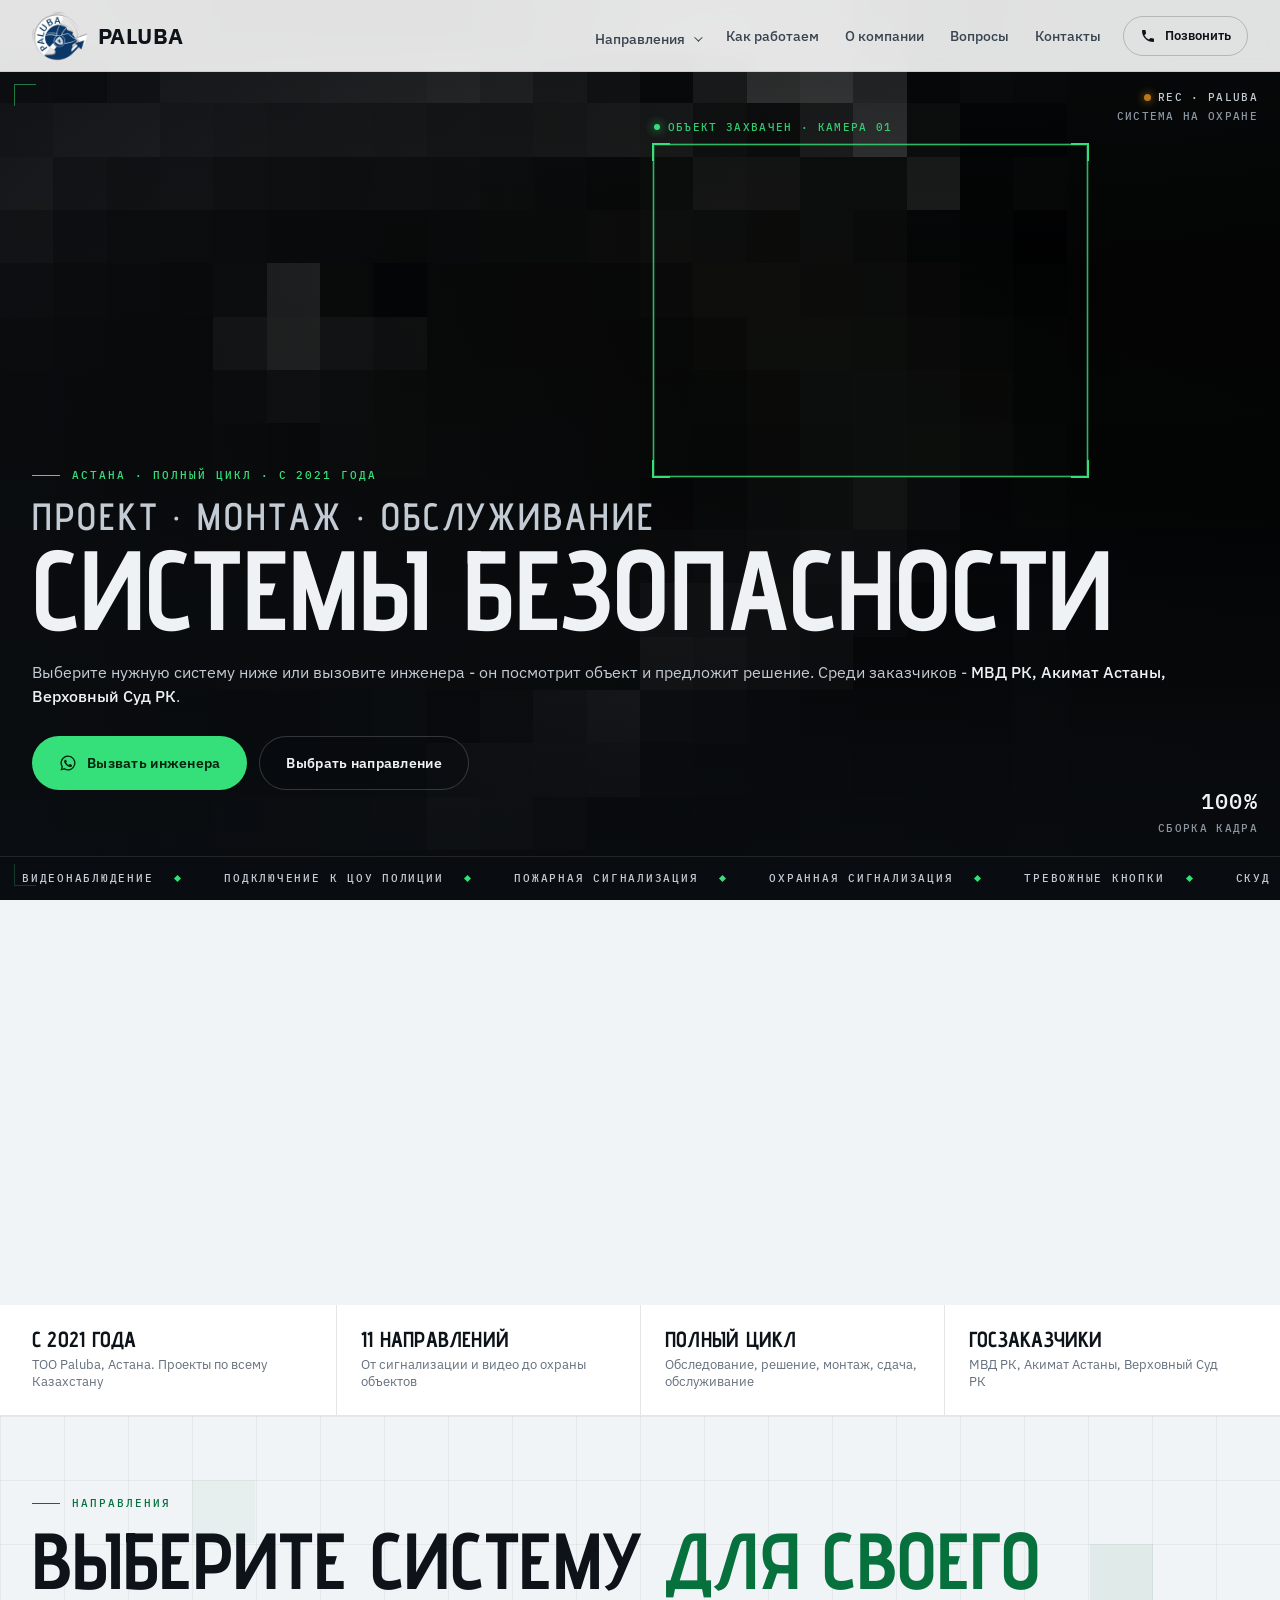
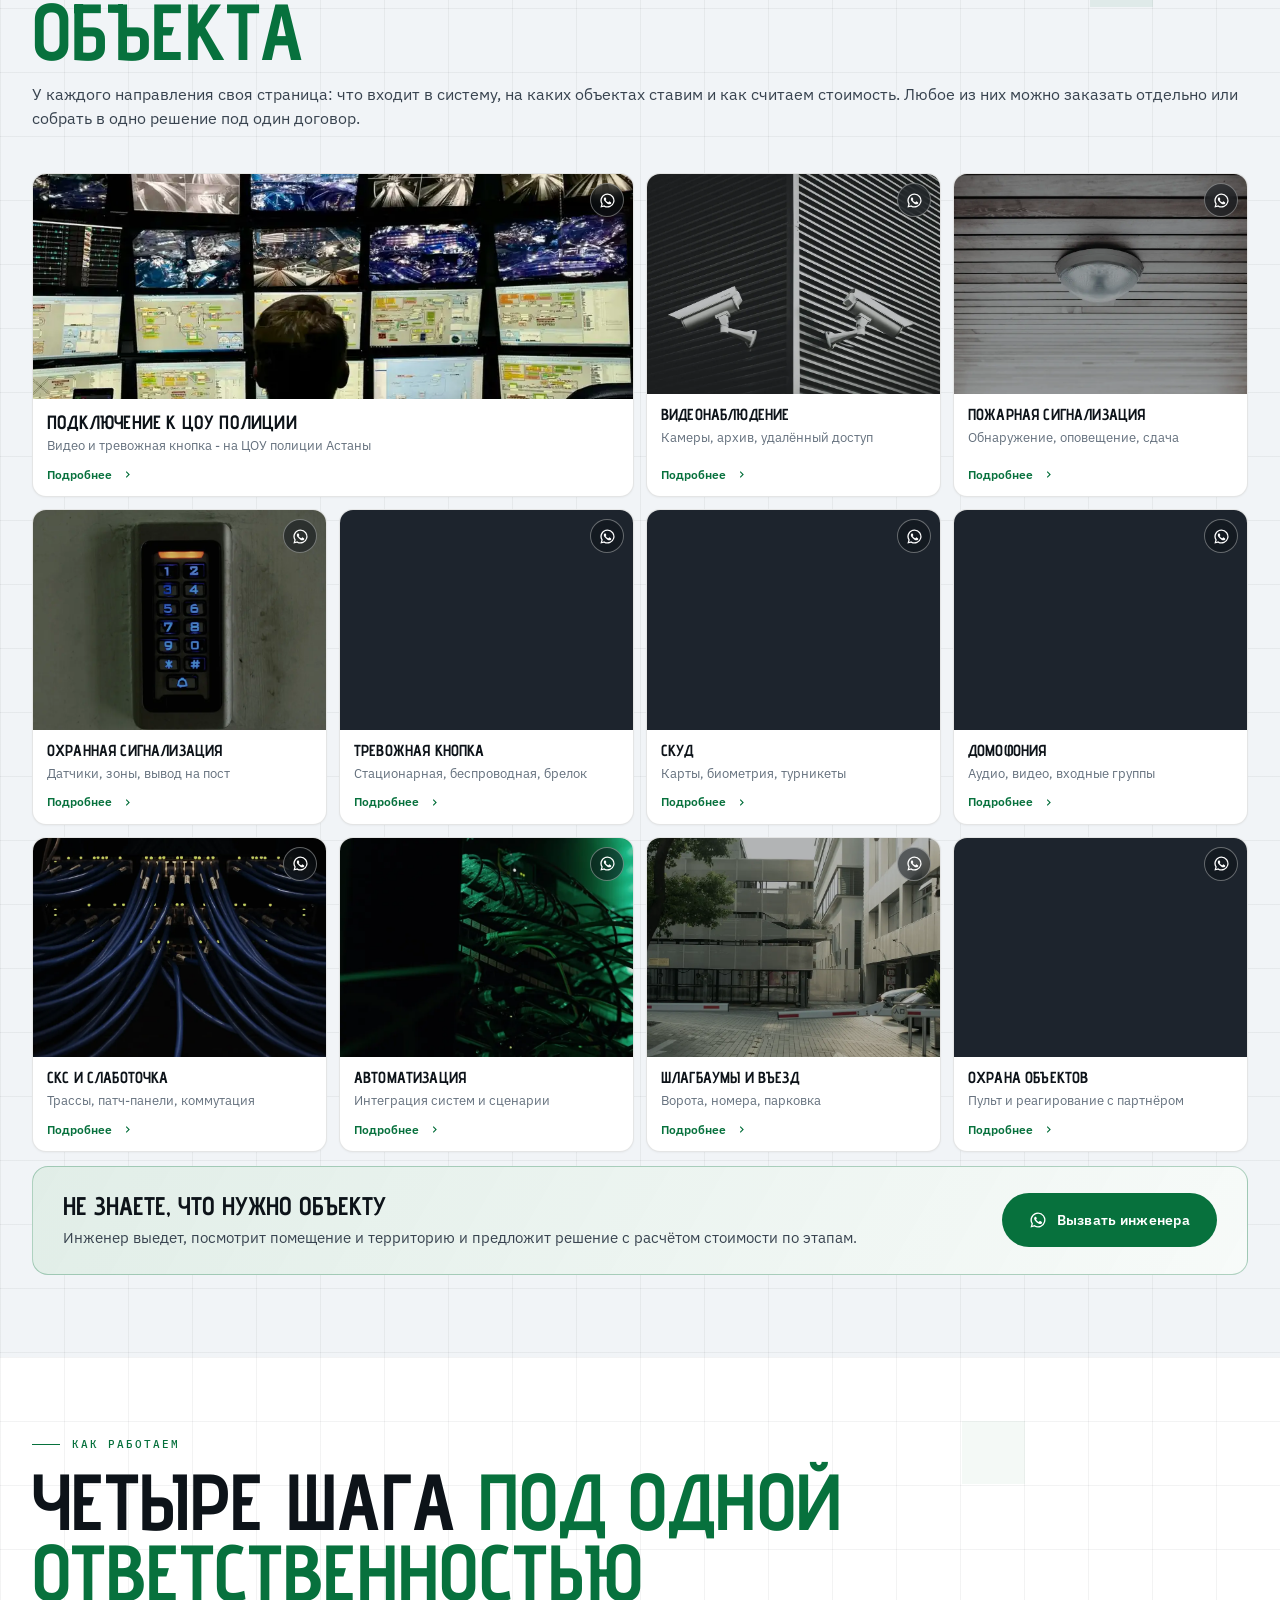
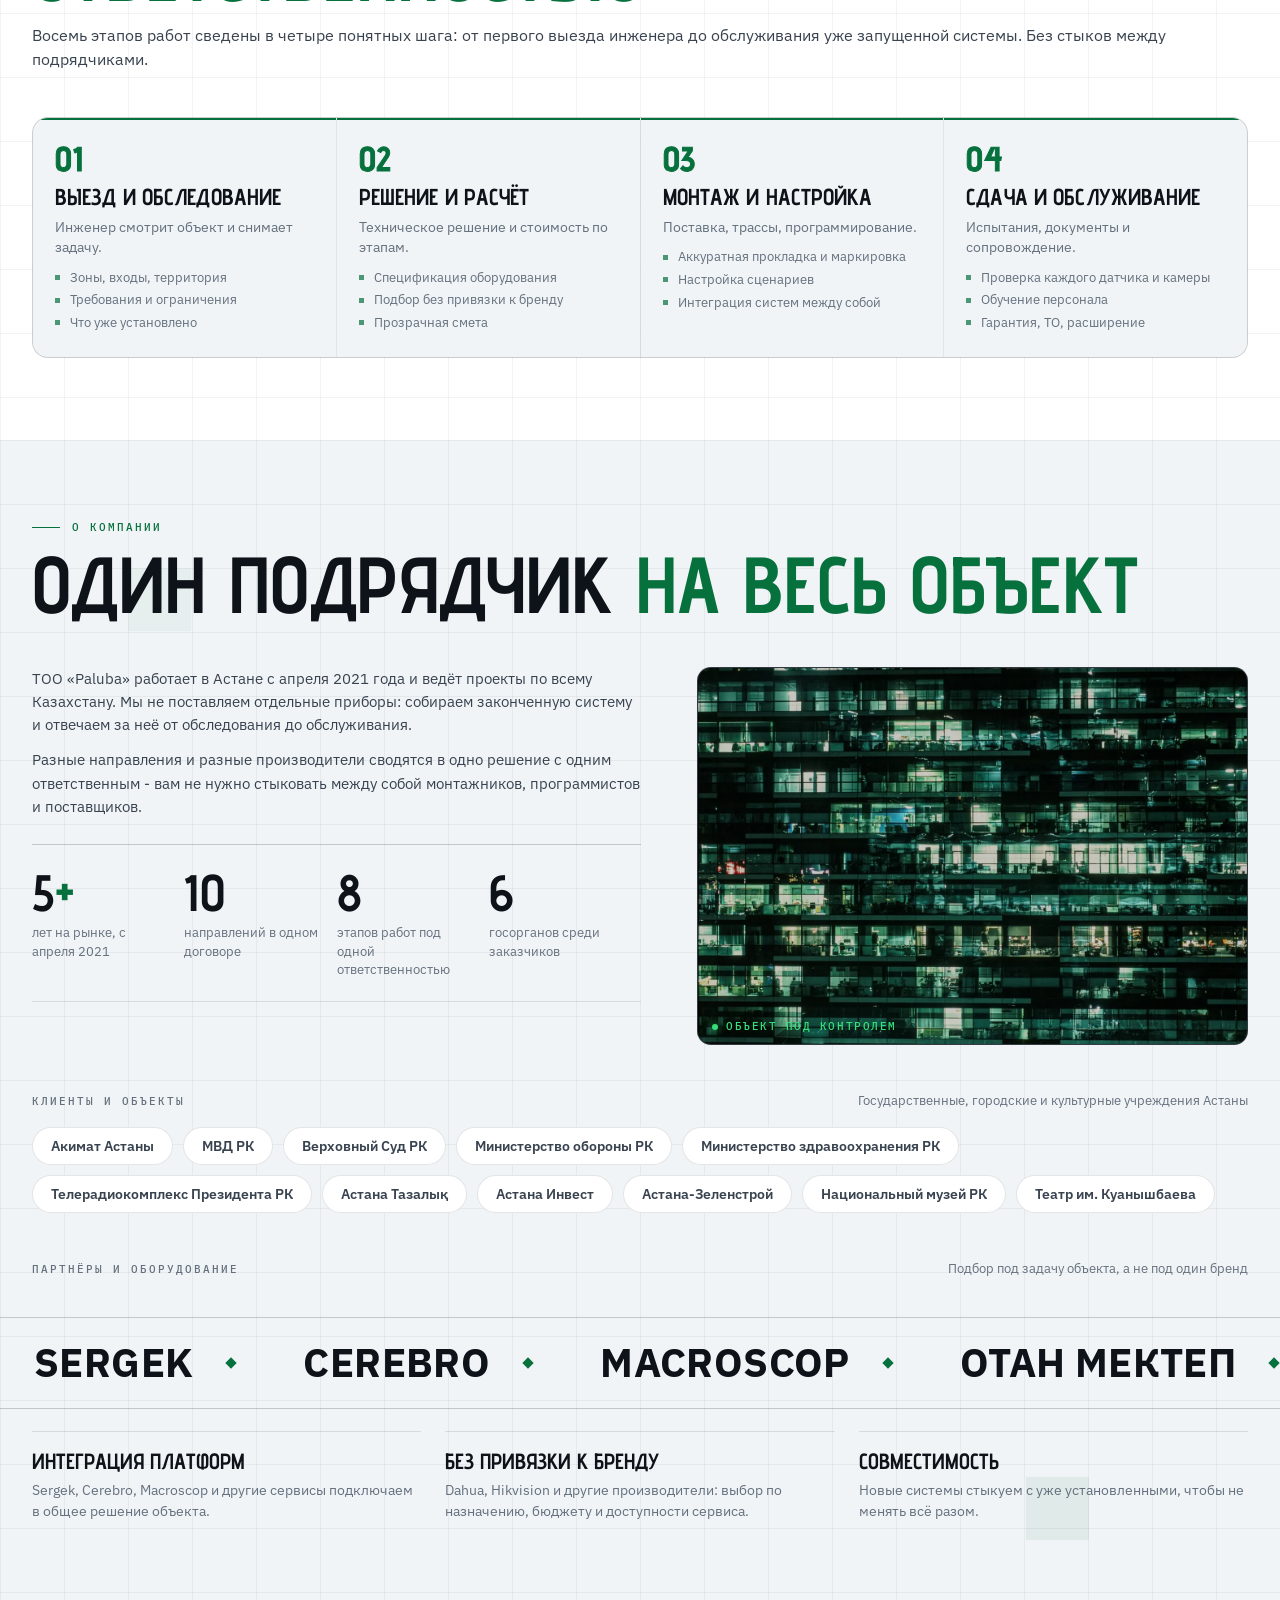
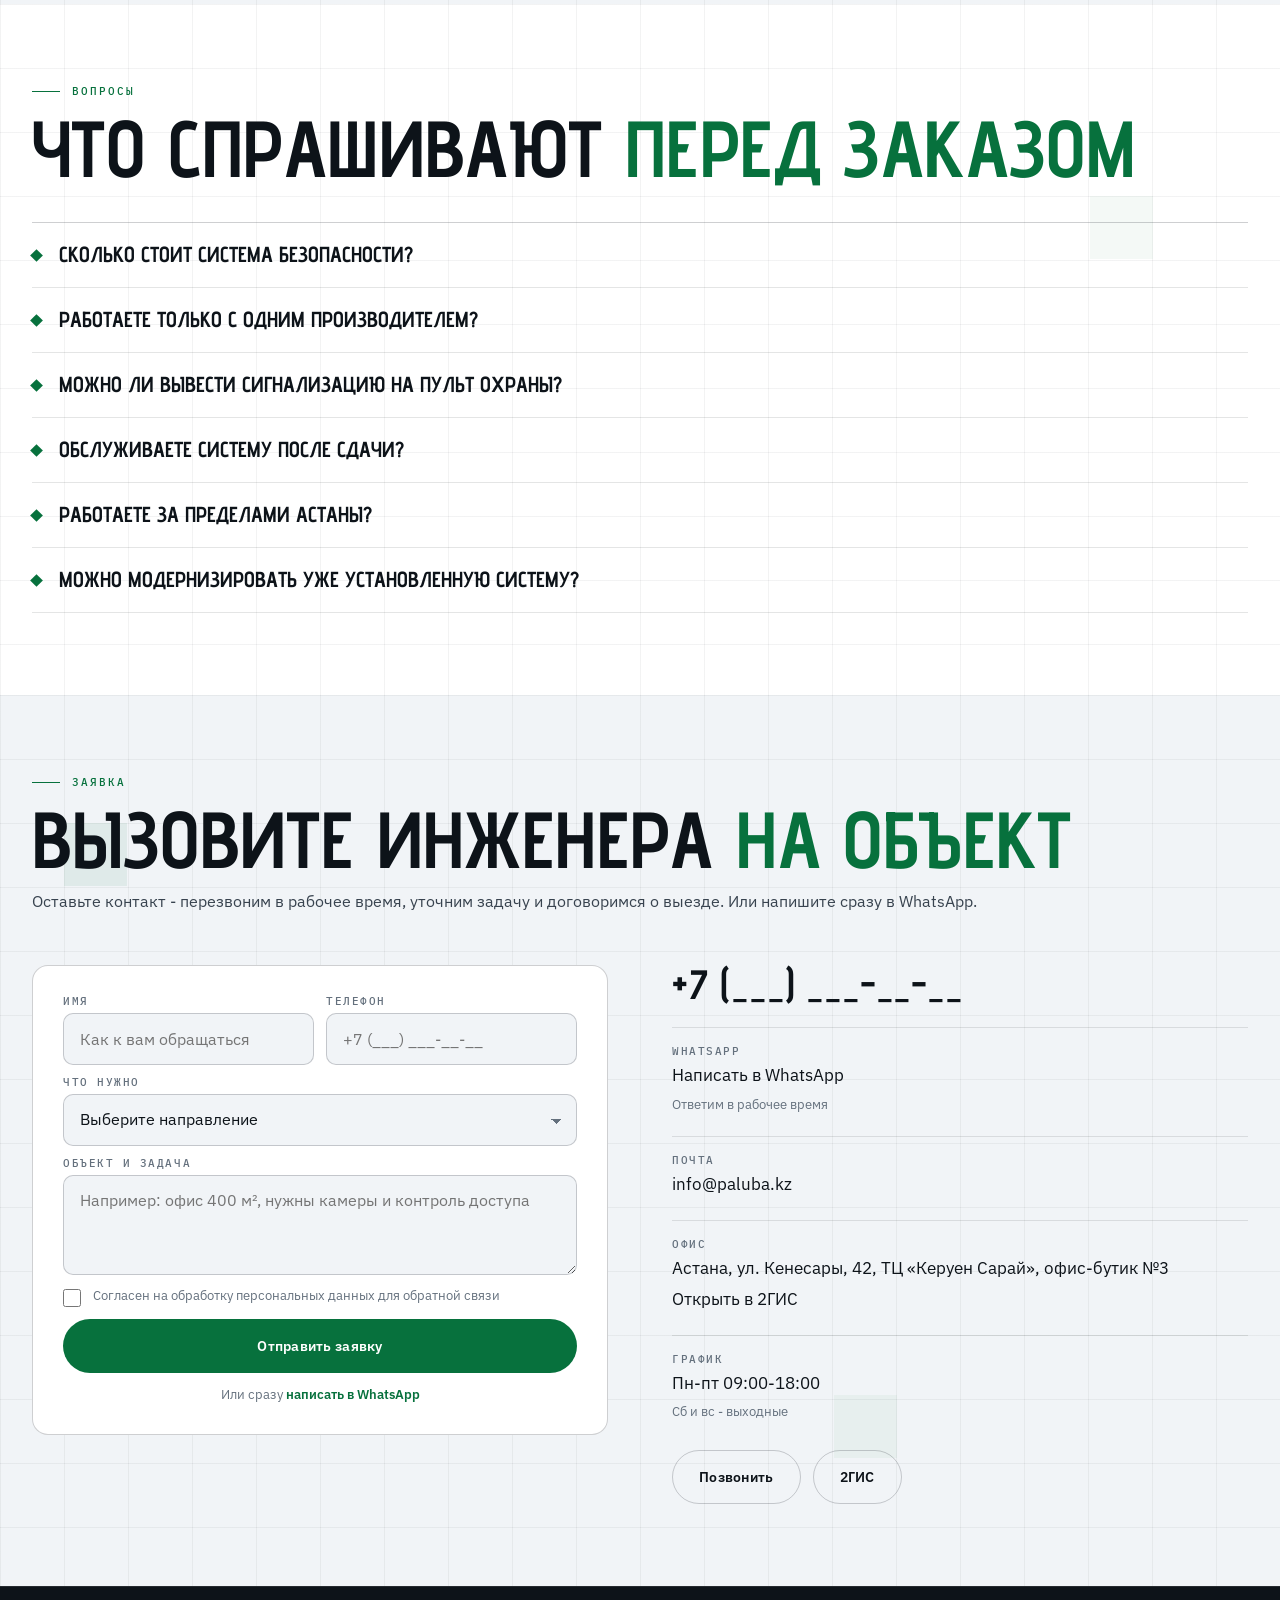
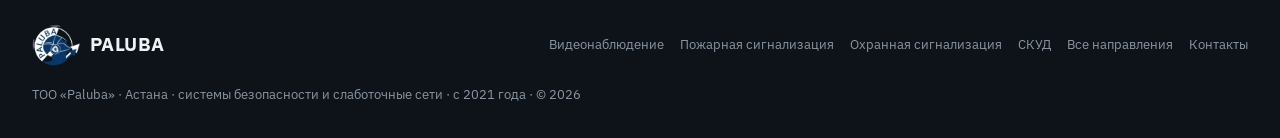
==== commit 6ccbff97: "Логотип Paluba в шапке, подвале, иконках и og-картинках Co-Authored-By: Claude Opus 5 (1M context) <" ====
--- a/index.html
+++ b/index.html
@@ -17,16 +17,16 @@
 <meta property="og:image:width" content="1200">
 <meta property="og:image:height" content="630">
 <meta name="twitter:card" content="summary_large_image">
-<link rel="icon" href="favicon.ico?v=20260912-1" sizes="any">
-<link rel="icon" type="image/png" sizes="32x32" href="assets/icon2-32.png">
-<link rel="icon" type="image/png" sizes="16x16" href="assets/icon2-16.png">
-<link rel="apple-touch-icon" sizes="180x180" href="assets/icon2-180.png">
+<link rel="icon" href="favicon.ico?v=20260914-1" sizes="any">
+<link rel="icon" type="image/png" sizes="32x32" href="assets/logo-32.png">
+<link rel="icon" type="image/png" sizes="16x16" href="assets/logo-16.png">
+<link rel="apple-touch-icon" sizes="180x180" href="assets/logo-180.png">
 <link rel="preconnect" href="https://fonts.googleapis.com">
 <link rel="preconnect" href="https://fonts.gstatic.com" crossorigin>
 <link href="https://fonts.googleapis.com/css2?family=Advent+Pro:wght@600;700&family=IBM+Plex+Sans:wght@400;500;600&family=IBM+Plex+Mono:wght@400;500&display=swap" rel="stylesheet">
 <link rel="preload" as="image" href="assets/hero.webp" media="(min-width:761px)" fetchpriority="high">
 <link rel="preload" as="image" href="assets/hero-m.webp" media="(max-width:760px)" fetchpriority="high">
-<link rel="stylesheet" href="styles.css?v=20260912-1">
+<link rel="stylesheet" href="styles.css?v=20260914-1">
 <script type="application/ld+json">
 {
   "@context": "https://schema.org",
@@ -35,7 +35,7 @@
   "alternateName": "Paluba",
   "url": "https://paluba.kz/",
   "image": "https://paluba.kz/assets/og-image.jpg",
-  "logo": "https://paluba.kz/assets/icon2-512.png",
+  "logo": "https://paluba.kz/assets/logo-512.png",
   "email": "info@paluba.kz",
   "foundingDate": "2021-04",
   "description": "Интегратор полного цикла: системы безопасности и слаботочная инфраструктура. Пожарная и охранная сигнализация, видеонаблюдение, СКУД, домофония, СКС, автоматизация, шлагбаумы, комплексная охрана объектов.",
@@ -64,7 +64,7 @@
 
 <header class="hdr" id="hdr">
   <div class="hdr-in">
-    <a class="brand" href="#top" aria-label="Paluba, на главную">Paluba</a>
+    <a class="brand" href="#top" aria-label="Paluba, на главную"><img src="assets/logo.webp?v=20260914-1" width="56" height="56" alt=""><span>Paluba</span></a>
     <nav class="nav" aria-label="Разделы сайта">
       <div class="drop"><button type="button" class="drop-b" aria-expanded="false">Направления<i></i></button><div class="drop-m"><a href="videonablyudenie/">Видеонаблюдение</a><a href="podklyuchenie-k-cou/">Подключение к ЦОУ полиции</a><a href="pozharnaya-signalizaciya/">Пожарная сигнализация</a><a href="ohrannaya-signalizaciya/">Охранная сигнализация</a><a href="trevozhnaya-knopka/">Тревожная кнопка</a><a href="skud/">СКУД</a><a href="domofoniya/">Домофония</a><a href="sks-slabotochnye-seti/">СКС и слаботочка</a><a href="avtomatizaciya/">Автоматизация</a><a href="shlagbaumy/">Шлагбаумы и въезд</a><a href="ohrana-obektov/">Охрана объектов</a><a href="#napravleniya">Все на этой странице</a></div></div>
       <a href="#cikl">Как работаем</a>
@@ -419,7 +419,7 @@
 
 <footer class="ftr">
   <div class="wrap ftr-in">
-    <a class="brand" href="#top">Paluba</a>
+    <a class="brand" href="#top"><img src="assets/logo.webp?v=20260914-1" width="56" height="56" alt="" loading="lazy"><span>Paluba</span></a>
     <nav aria-label="Футер">
       <a href="videonablyudenie/">Видеонаблюдение</a>
       <a href="pozharnaya-signalizaciya/">Пожарная сигнализация</a>
@@ -437,6 +437,6 @@
   <a class="w wa" href="https://wa.me/7XXXXXXXXXX" data-wa="Здравствуйте! Хочу вызвать инженера на объект."><svg viewBox="0 0 24 24" aria-hidden="true"><path fill="currentColor" d="M12 2a10 10 0 0 0-8.6 15.1L2 22l5-1.3A10 10 0 1 0 12 2zm0 18.2a8.2 8.2 0 0 1-4.2-1.2l-.3-.2-3 .8.8-2.9-.2-.3A8.2 8.2 0 1 1 12 20.2zm4.5-6.1c-.2-.1-1.5-.7-1.7-.8-.2-.1-.4-.1-.6.1l-.8 1c-.1.2-.3.2-.5.1a6.7 6.7 0 0 1-3.3-2.9c-.3-.4.2-.4.7-1.3.1-.2 0-.3 0-.5l-.8-1.8c-.2-.5-.4-.4-.6-.4h-.5a1 1 0 0 0-.7.3 3 3 0 0 0-.9 2.2 5.2 5.2 0 0 0 1.1 2.7 11.9 11.9 0 0 0 4.5 4c.6.3 1.1.4 1.5.5.6.2 1.2.2 1.6.1.5-.1 1.5-.6 1.7-1.2.2-.6.2-1.1.1-1.2l-.5-.3z"/></svg>WhatsApp</a>
 </div>
 
-<script src="script.js?v=20260912-1" defer></script>
+<script src="script.js?v=20260914-1" defer></script>
 </body>
 </html>
--- a/styles.css
+++ b/styles.css
@@ -63,6 +63,8 @@
 .hdr-in{height:100%;width:min(1320px,100% - 40px);margin-inline:auto;display:flex;align-items:center;gap:22px}
 @media(min-width:761px){.hdr-in{width:min(1320px,100% - 64px)}}
 .brand{position:relative;z-index:60;display:flex;align-items:center;gap:10px;font:700 22px/1 var(--ft);letter-spacing:.02em;text-transform:uppercase;color:var(--paper);flex:0 0 auto}
+.brand img{width:48px;height:48px;flex:0 0 auto}
+@media(min-width:761px){.brand img{width:56px;height:56px}}
 .nav{display:flex;gap:26px;margin-left:auto;font:500 14px/1 var(--ft);color:var(--steel2)}
 .nav a{position:relative;padding:6px 0;transition:color .2s}
 .nav a::after{content:"";position:absolute;left:0;right:100%;bottom:0;height:1px;background:var(--sig);transition:right .3s}
@@ -371,6 +373,7 @@
 @media(min-width:761px){.ftr{padding-bottom:34px}}
 .ftr-in{display:flex;flex-wrap:wrap;gap:16px 32px;align-items:center;justify-content:space-between;font-size:13px;color:var(--steel)}
 .ftr .brand{font-size:19px}
+.ftr .brand img{width:48px;height:48px}
 .ftr nav{display:flex;flex-wrap:wrap;gap:16px}
 .ftr nav a:hover{color:var(--paper)}
 
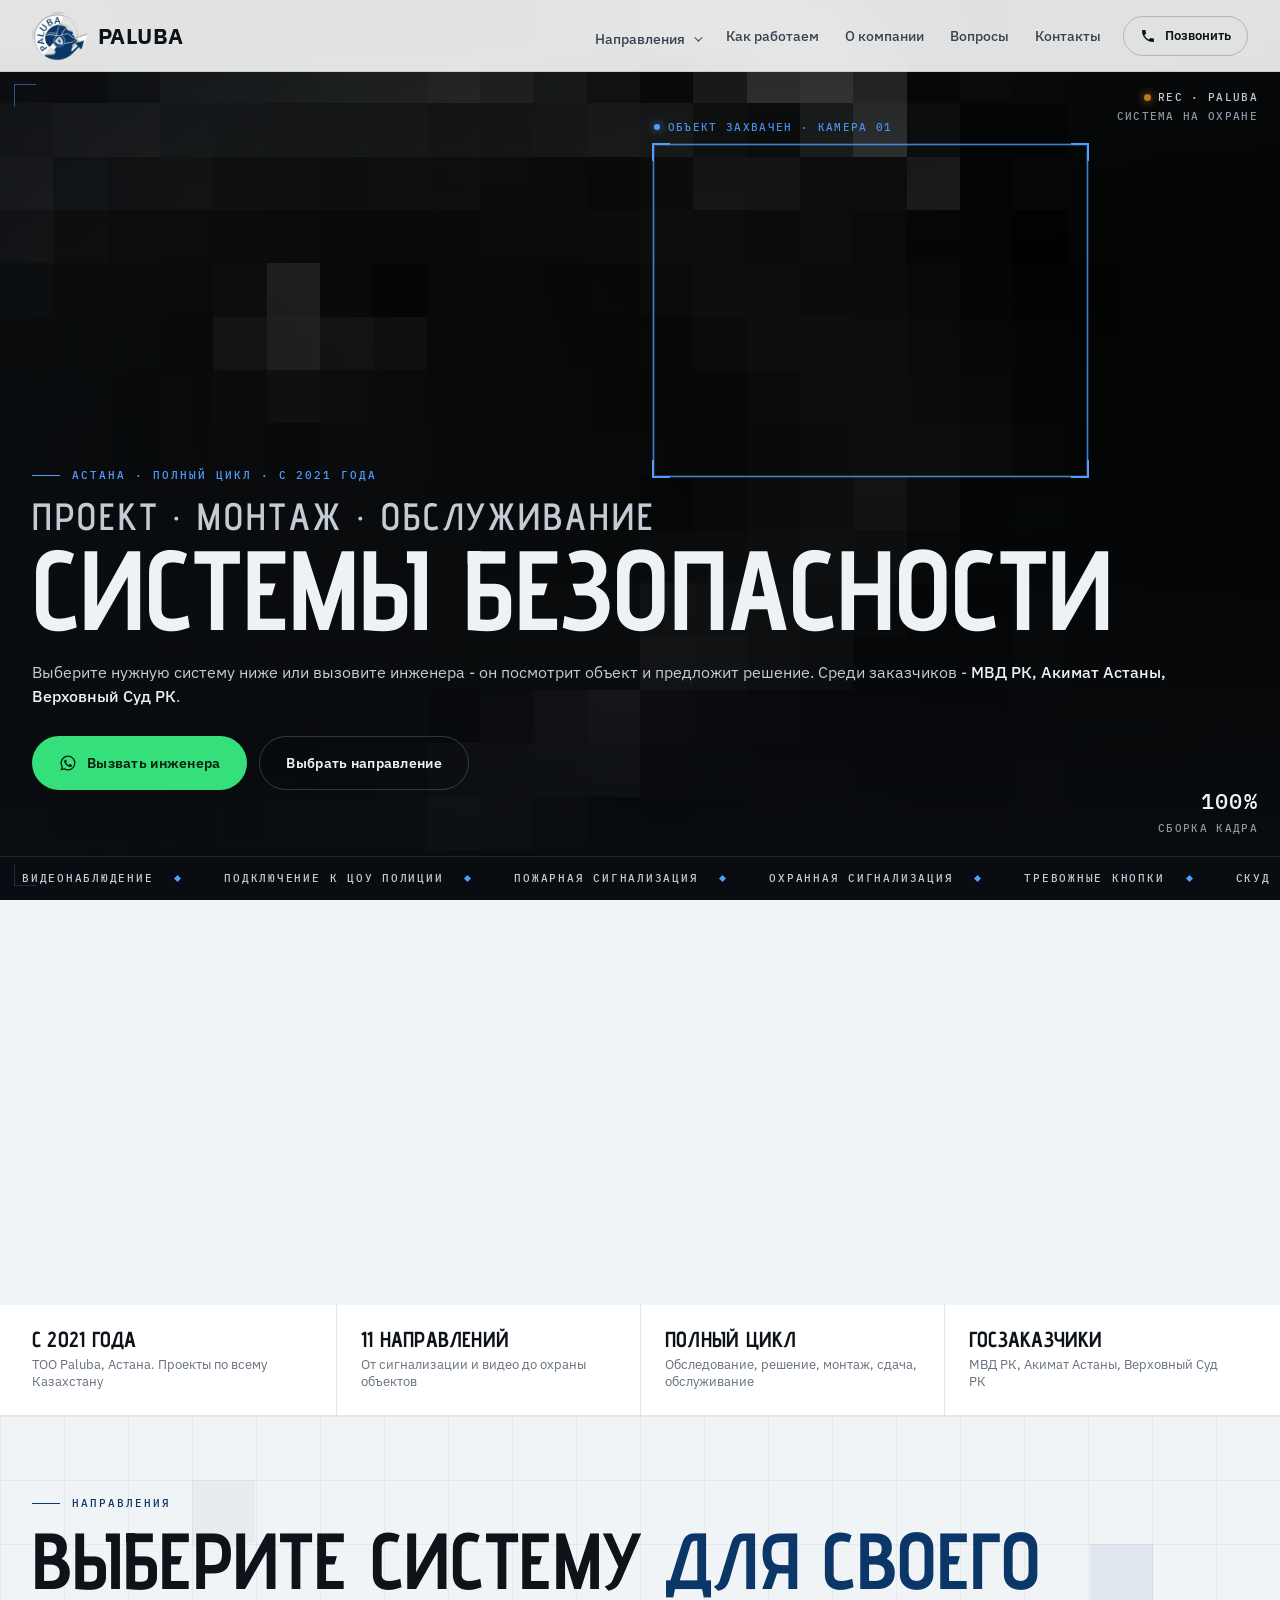
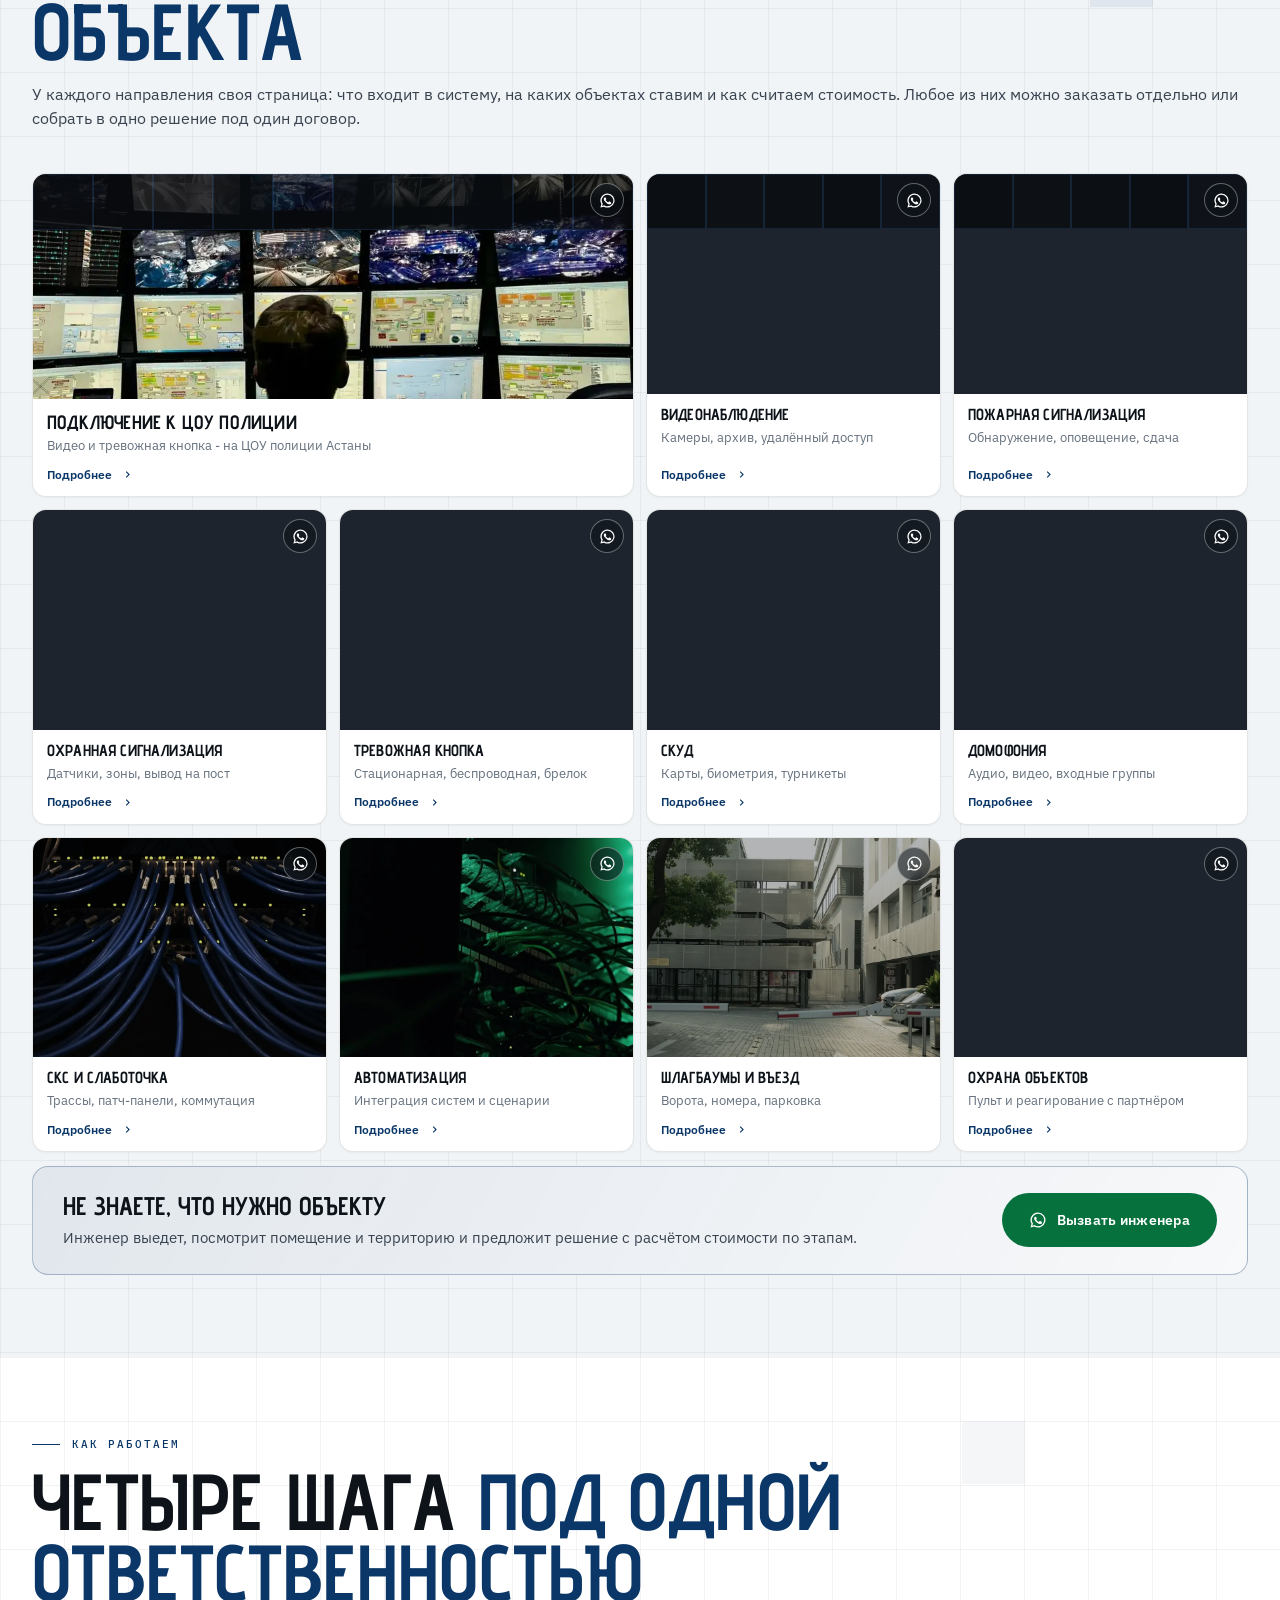
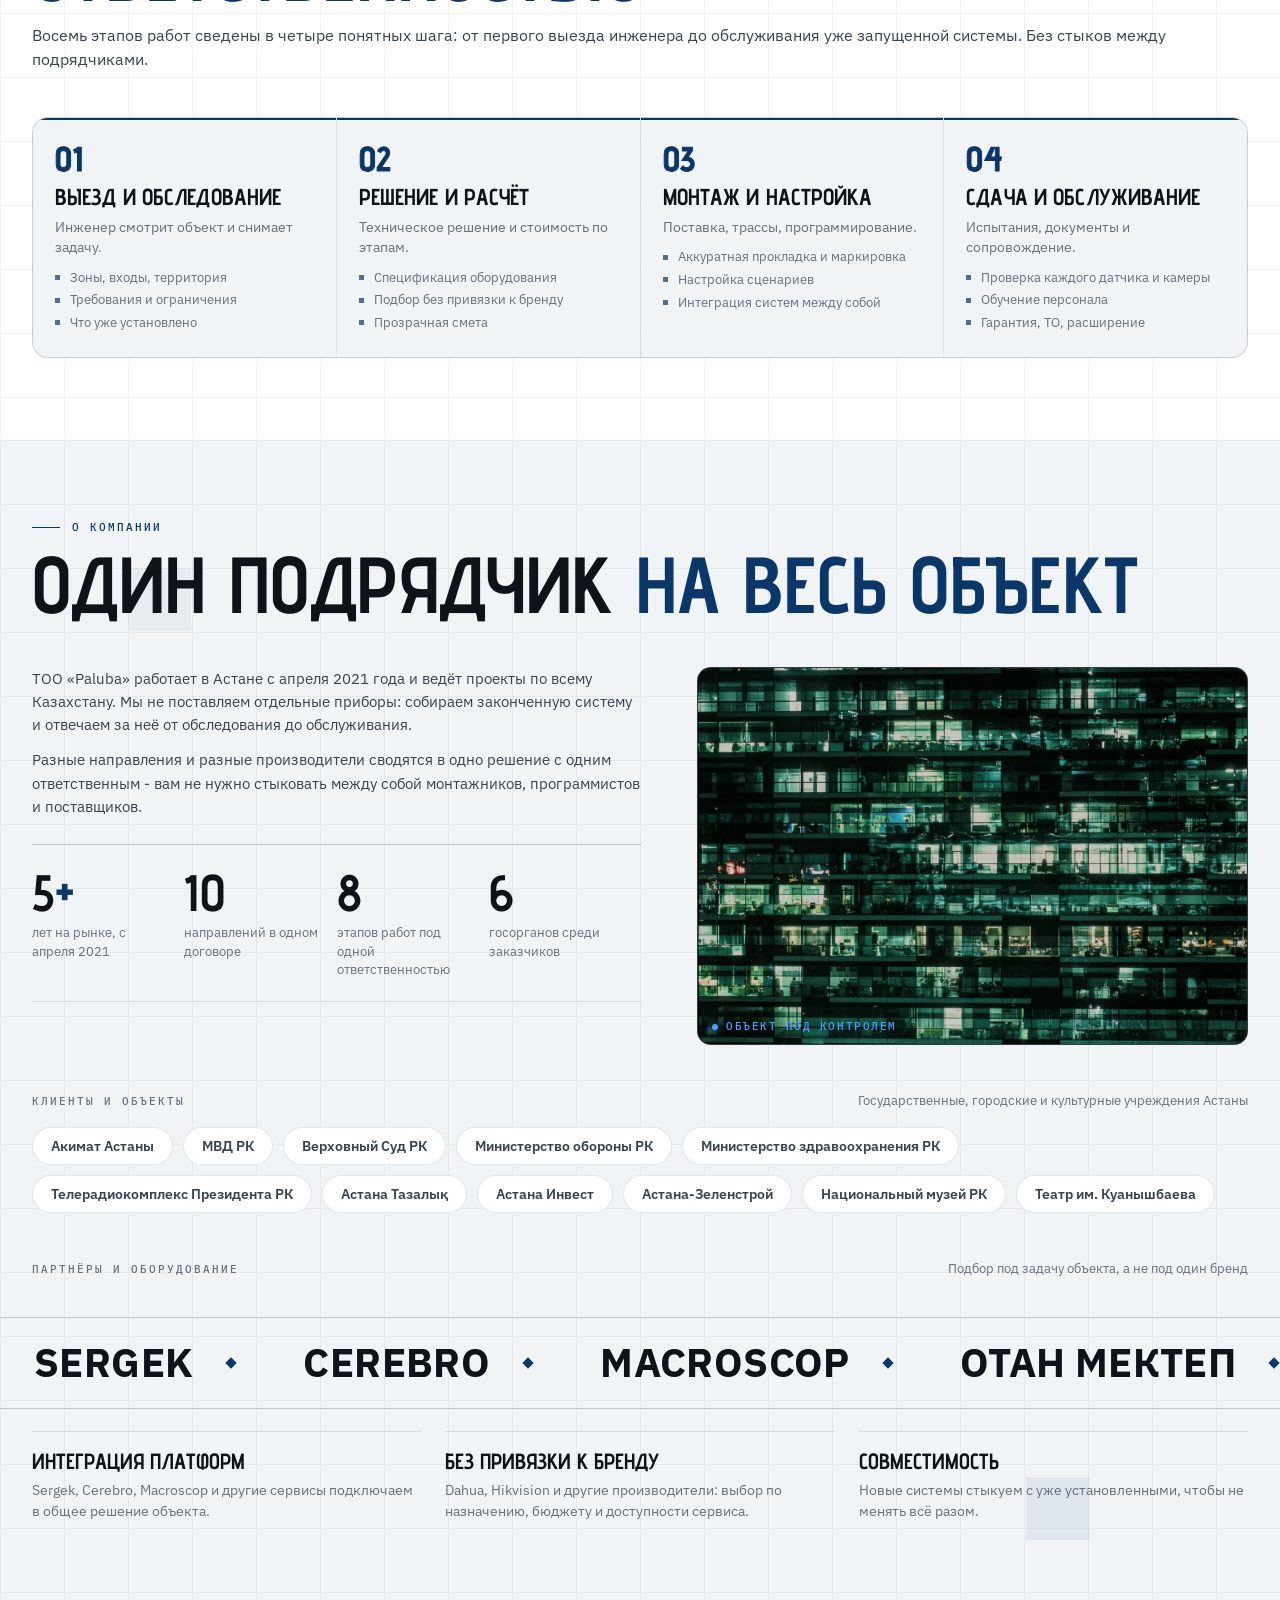
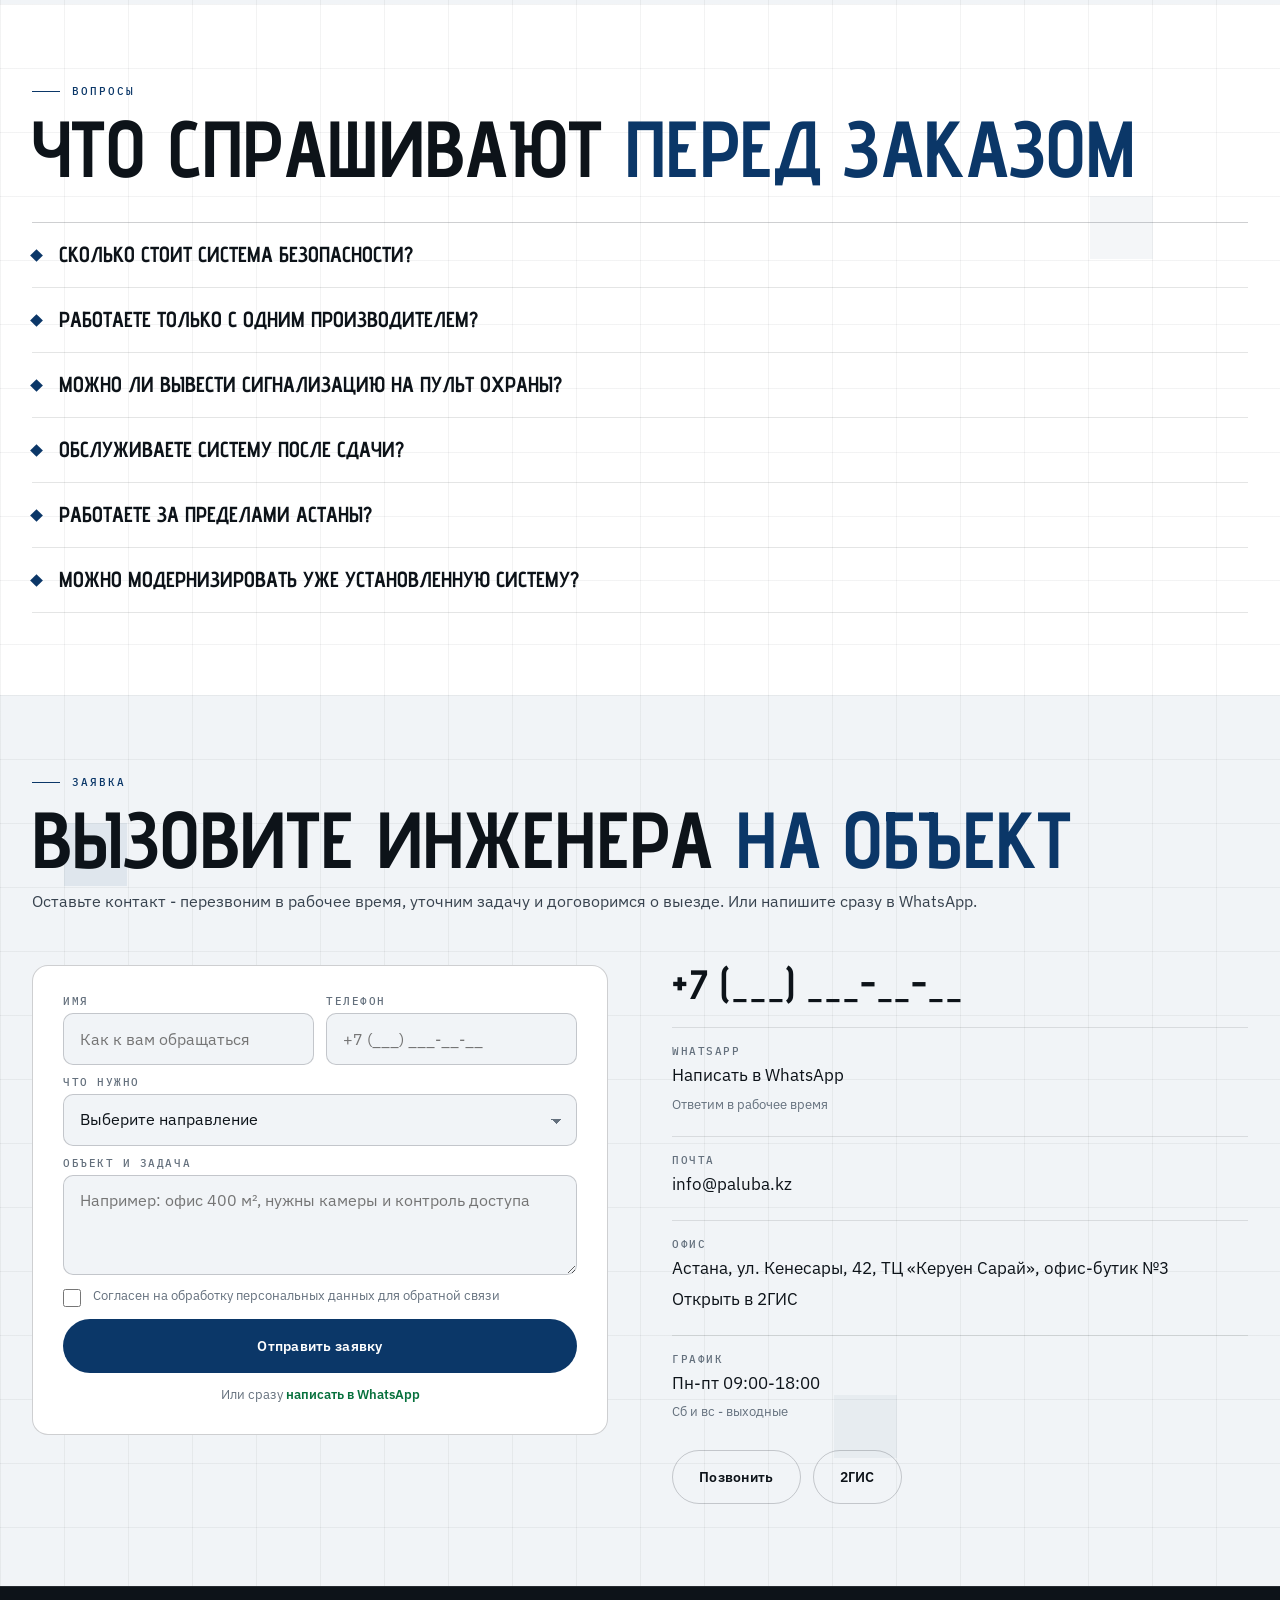
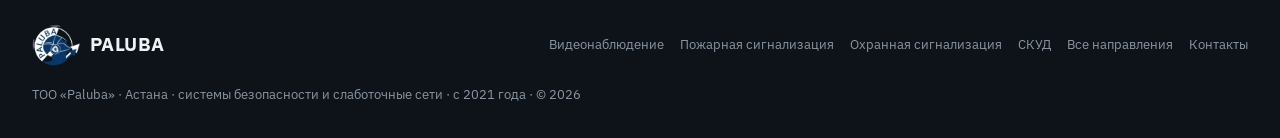
==== commit d6395fab: "Акцент сайта перекрашен в синий логотипа, WhatsApp остаётся зелёным Co-Authored-By: Claude Opus 5 (1" ====
--- a/index.html
+++ b/index.html
@@ -17,7 +17,7 @@
 <meta property="og:image:width" content="1200">
 <meta property="og:image:height" content="630">
 <meta name="twitter:card" content="summary_large_image">
-<link rel="icon" href="favicon.ico?v=20260914-1" sizes="any">
+<link rel="icon" href="favicon.ico?v=20260914-2" sizes="any">
 <link rel="icon" type="image/png" sizes="32x32" href="assets/logo-32.png">
 <link rel="icon" type="image/png" sizes="16x16" href="assets/logo-16.png">
 <link rel="apple-touch-icon" sizes="180x180" href="assets/logo-180.png">
@@ -26,7 +26,7 @@
 <link href="https://fonts.googleapis.com/css2?family=Advent+Pro:wght@600;700&family=IBM+Plex+Sans:wght@400;500;600&family=IBM+Plex+Mono:wght@400;500&display=swap" rel="stylesheet">
 <link rel="preload" as="image" href="assets/hero.webp" media="(min-width:761px)" fetchpriority="high">
 <link rel="preload" as="image" href="assets/hero-m.webp" media="(max-width:760px)" fetchpriority="high">
-<link rel="stylesheet" href="styles.css?v=20260914-1">
+<link rel="stylesheet" href="styles.css?v=20260914-2">
 <script type="application/ld+json">
 {
   "@context": "https://schema.org",
@@ -64,7 +64,7 @@
 
 <header class="hdr" id="hdr">
   <div class="hdr-in">
-    <a class="brand" href="#top" aria-label="Paluba, на главную"><img src="assets/logo.webp?v=20260914-1" width="56" height="56" alt=""><span>Paluba</span></a>
+    <a class="brand" href="#top" aria-label="Paluba, на главную"><img src="assets/logo.webp?v=20260914-2" width="56" height="56" alt=""><span>Paluba</span></a>
     <nav class="nav" aria-label="Разделы сайта">
       <div class="drop"><button type="button" class="drop-b" aria-expanded="false">Направления<i></i></button><div class="drop-m"><a href="videonablyudenie/">Видеонаблюдение</a><a href="podklyuchenie-k-cou/">Подключение к ЦОУ полиции</a><a href="pozharnaya-signalizaciya/">Пожарная сигнализация</a><a href="ohrannaya-signalizaciya/">Охранная сигнализация</a><a href="trevozhnaya-knopka/">Тревожная кнопка</a><a href="skud/">СКУД</a><a href="domofoniya/">Домофония</a><a href="sks-slabotochnye-seti/">СКС и слаботочка</a><a href="avtomatizaciya/">Автоматизация</a><a href="shlagbaumy/">Шлагбаумы и въезд</a><a href="ohrana-obektov/">Охрана объектов</a><a href="#napravleniya">Все на этой странице</a></div></div>
       <a href="#cikl">Как работаем</a>
@@ -419,7 +419,7 @@
 
 <footer class="ftr">
   <div class="wrap ftr-in">
-    <a class="brand" href="#top"><img src="assets/logo.webp?v=20260914-1" width="56" height="56" alt="" loading="lazy"><span>Paluba</span></a>
+    <a class="brand" href="#top"><img src="assets/logo.webp?v=20260914-2" width="56" height="56" alt="" loading="lazy"><span>Paluba</span></a>
     <nav aria-label="Футер">
       <a href="videonablyudenie/">Видеонаблюдение</a>
       <a href="pozharnaya-signalizaciya/">Пожарная сигнализация</a>
@@ -437,6 +437,6 @@
   <a class="w wa" href="https://wa.me/7XXXXXXXXXX" data-wa="Здравствуйте! Хочу вызвать инженера на объект."><svg viewBox="0 0 24 24" aria-hidden="true"><path fill="currentColor" d="M12 2a10 10 0 0 0-8.6 15.1L2 22l5-1.3A10 10 0 1 0 12 2zm0 18.2a8.2 8.2 0 0 1-4.2-1.2l-.3-.2-3 .8.8-2.9-.2-.3A8.2 8.2 0 1 1 12 20.2zm4.5-6.1c-.2-.1-1.5-.7-1.7-.8-.2-.1-.4-.1-.6.1l-.8 1c-.1.2-.3.2-.5.1a6.7 6.7 0 0 1-3.3-2.9c-.3-.4.2-.4.7-1.3.1-.2 0-.3 0-.5l-.8-1.8c-.2-.5-.4-.4-.6-.4h-.5a1 1 0 0 0-.7.3 3 3 0 0 0-.9 2.2 5.2 5.2 0 0 0 1.1 2.7 11.9 11.9 0 0 0 4.5 4c.6.3 1.1.4 1.5.5.6.2 1.2.2 1.6.1.5-.1 1.5-.6 1.7-1.2.2-.6.2-1.1.1-1.2l-.5-.3z"/></svg>WhatsApp</a>
 </div>
 
-<script src="script.js?v=20260914-1" defer></script>
+<script src="script.js?v=20260914-2" defer></script>
 </body>
 </html>
--- a/styles.css
+++ b/styles.css
@@ -9,7 +9,8 @@
   --ink:#F1F4F7; --ink2:#FFFFFF; --ink3:#E6EBF0;
   --line:rgba(13,19,25,.11); --line2:rgba(13,19,25,.20);
   --steel:#64707D; --steel2:#38434F; --paper:#0D1319;
-  --sig:#07713D; --sig-rgb:7,113,61; --sig-h:#0A8F4E; --on-sig:#FFFFFF;
+  /* акцент - тёмно-синий логотипа #0B3768; зелёный остаётся только у WhatsApp (.wa ниже) */
+  --sig:#0B3768; --sig-rgb:11,55,104; --sig-h:#164C8C; --on-sig:#FFFFFF;
   --ghost-bg:transparent; --grid:rgba(13,19,25,.05);
   --dark:#0D1319; --dark2:#161C24; --amber:#B9781A;
   --fd:"Advent Pro","Segoe UI",sans-serif;
@@ -25,8 +26,11 @@
   --ink:#0D1319; --ink2:#161C24; --ink3:#1D242D;
   --line:rgba(255,255,255,.10); --line2:rgba(255,255,255,.18);
   --steel:#8B96A3; --steel2:#C3CBD4; --paper:#EEF2F5;
-  --sig:#35E07A; --sig-rgb:53,224,122; --sig-h:#5BEA95; --on-sig:#06220F;
+  --sig:#4F9DFF; --sig-rgb:79,157,255; --sig-h:#74B2FF; --on-sig:#041A3A;
   --ghost-bg:rgba(10,13,17,.28); --grid:rgba(255,255,255,.05)}
+/* WhatsApp сохраняет фирменный зелёный: кнопки и иконки со ссылкой на wa.me (класс .wa) */
+.wa{--sig:#07713D; --sig-rgb:7,113,61; --sig-h:#0A8F4E; --on-sig:#FFFFFF}
+:is(.plate,.ph,.im,.frame,.bar,.ftr,.dark) .wa{--sig:#35E07A; --sig-rgb:53,224,122; --sig-h:#5BEA95; --on-sig:#06220F}
 *{box-sizing:border-box}
 html{scroll-behavior:smooth;-webkit-text-size-adjust:100%}
 html.js{scroll-behavior:auto}
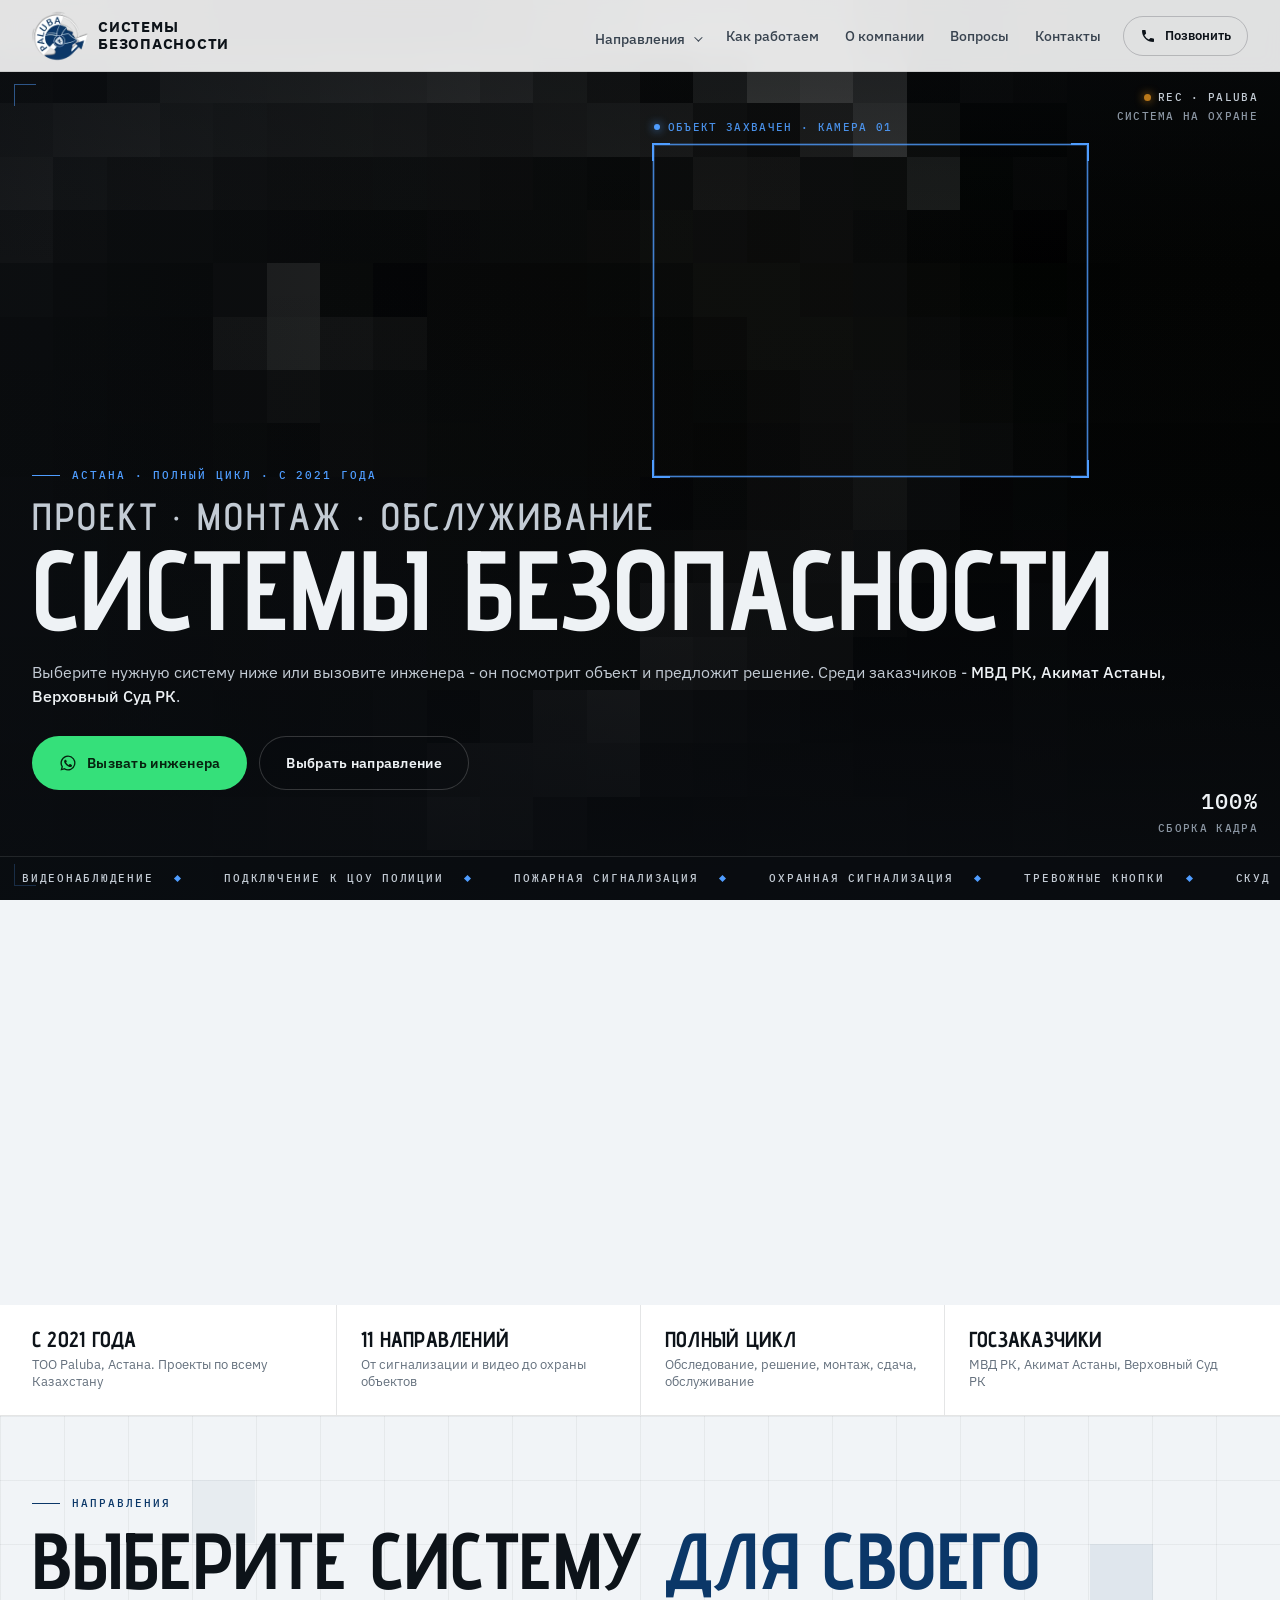
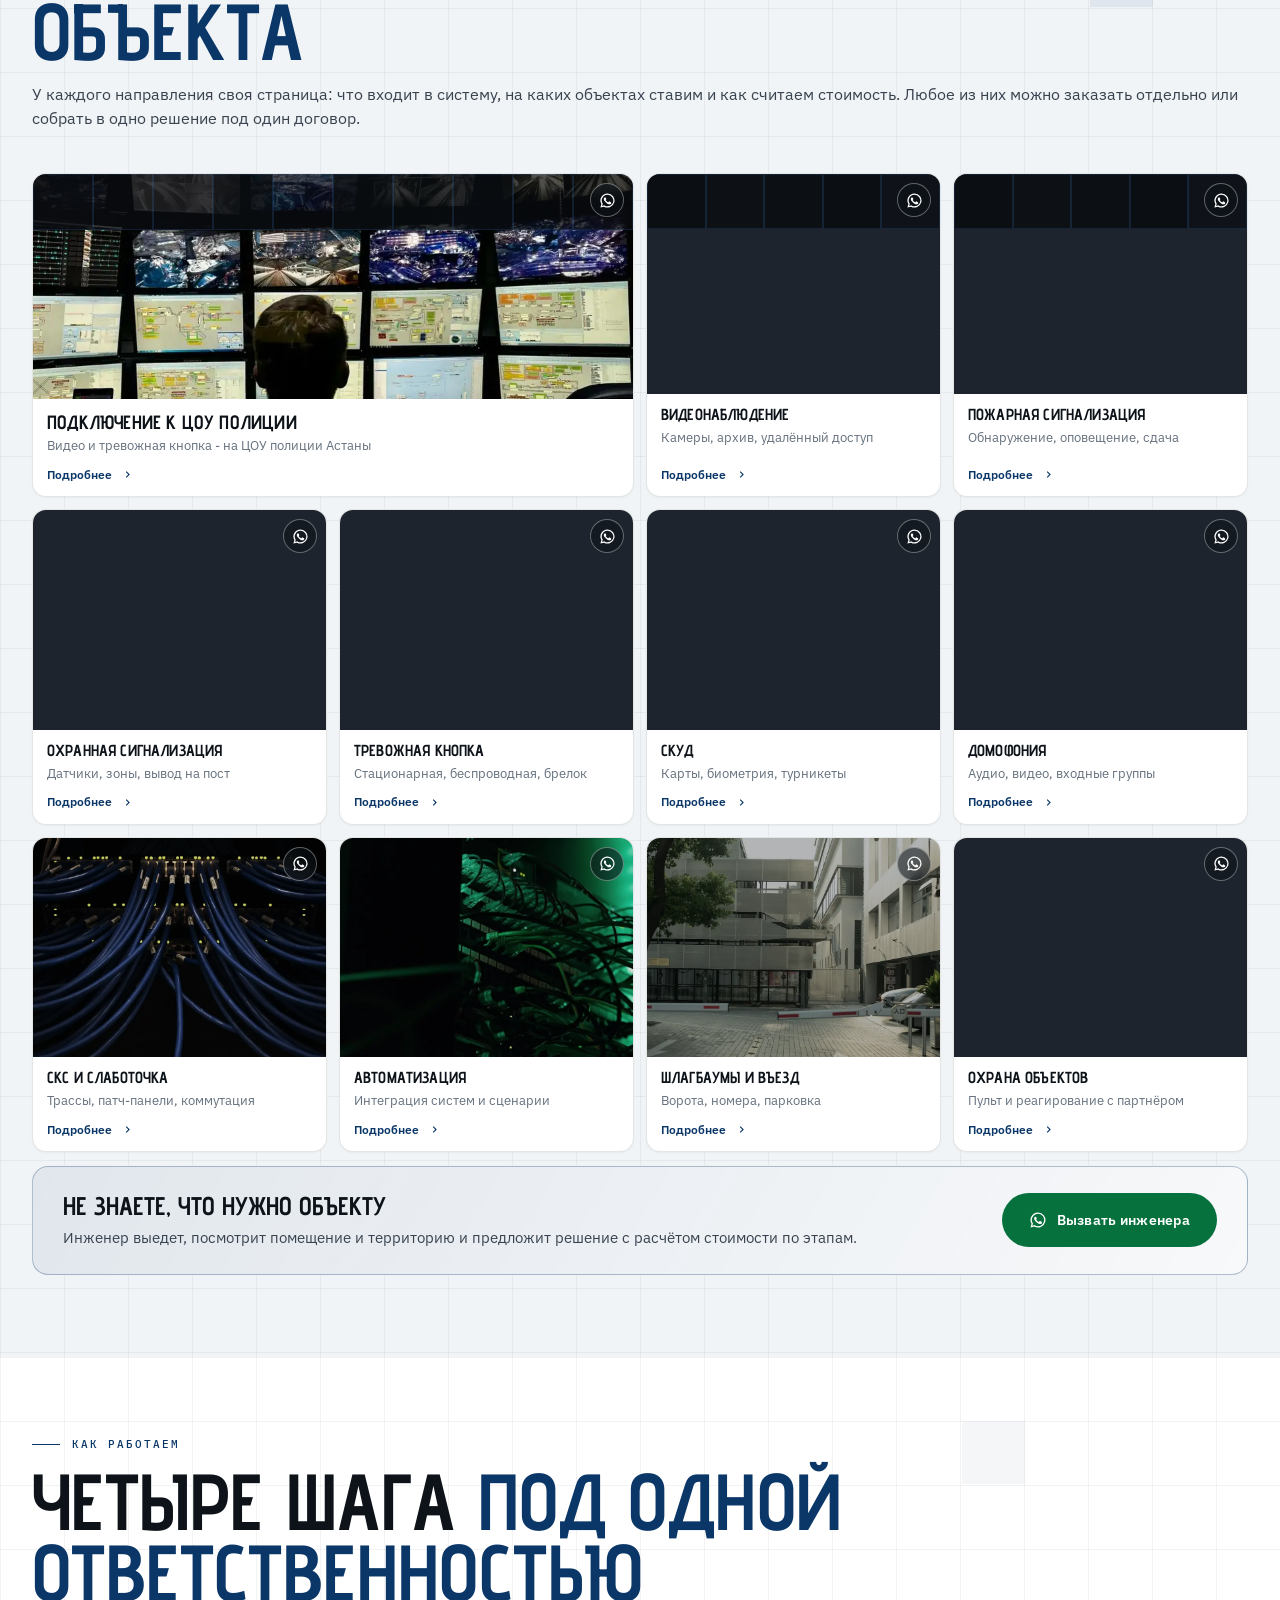
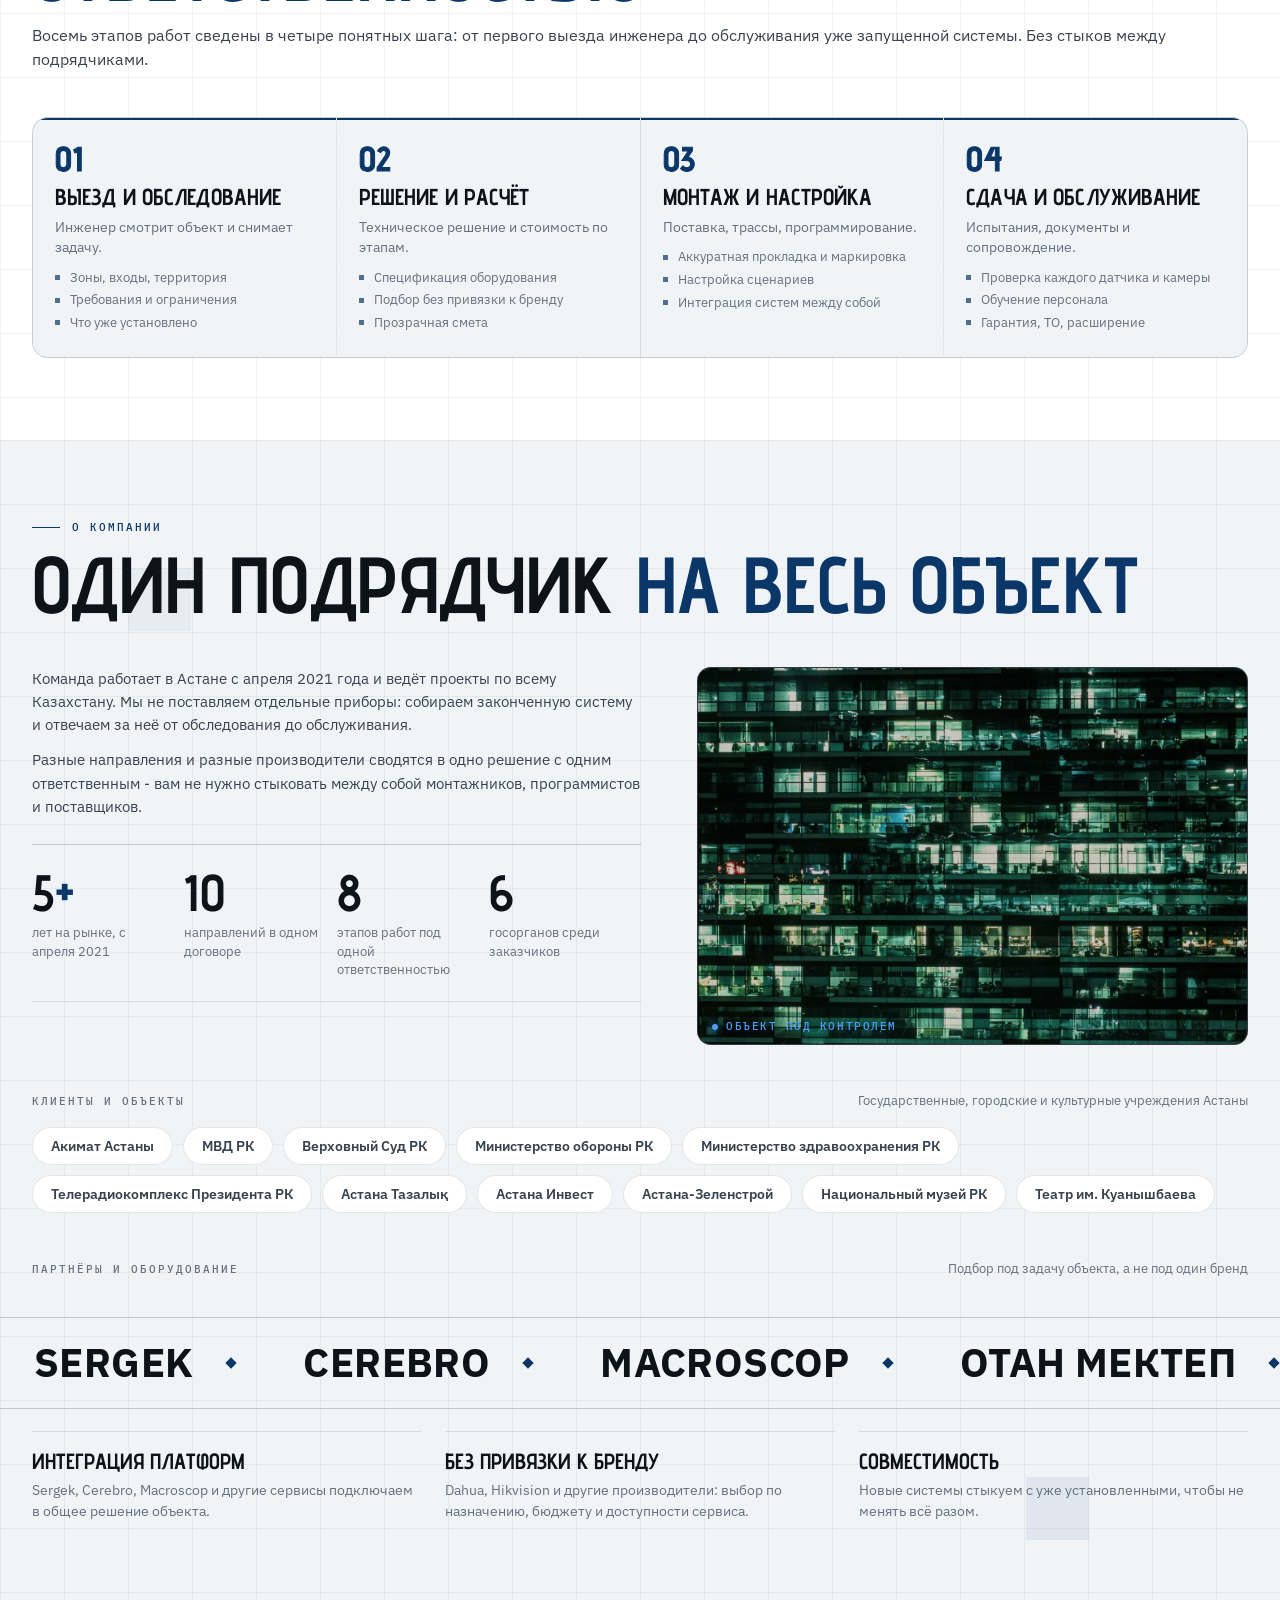
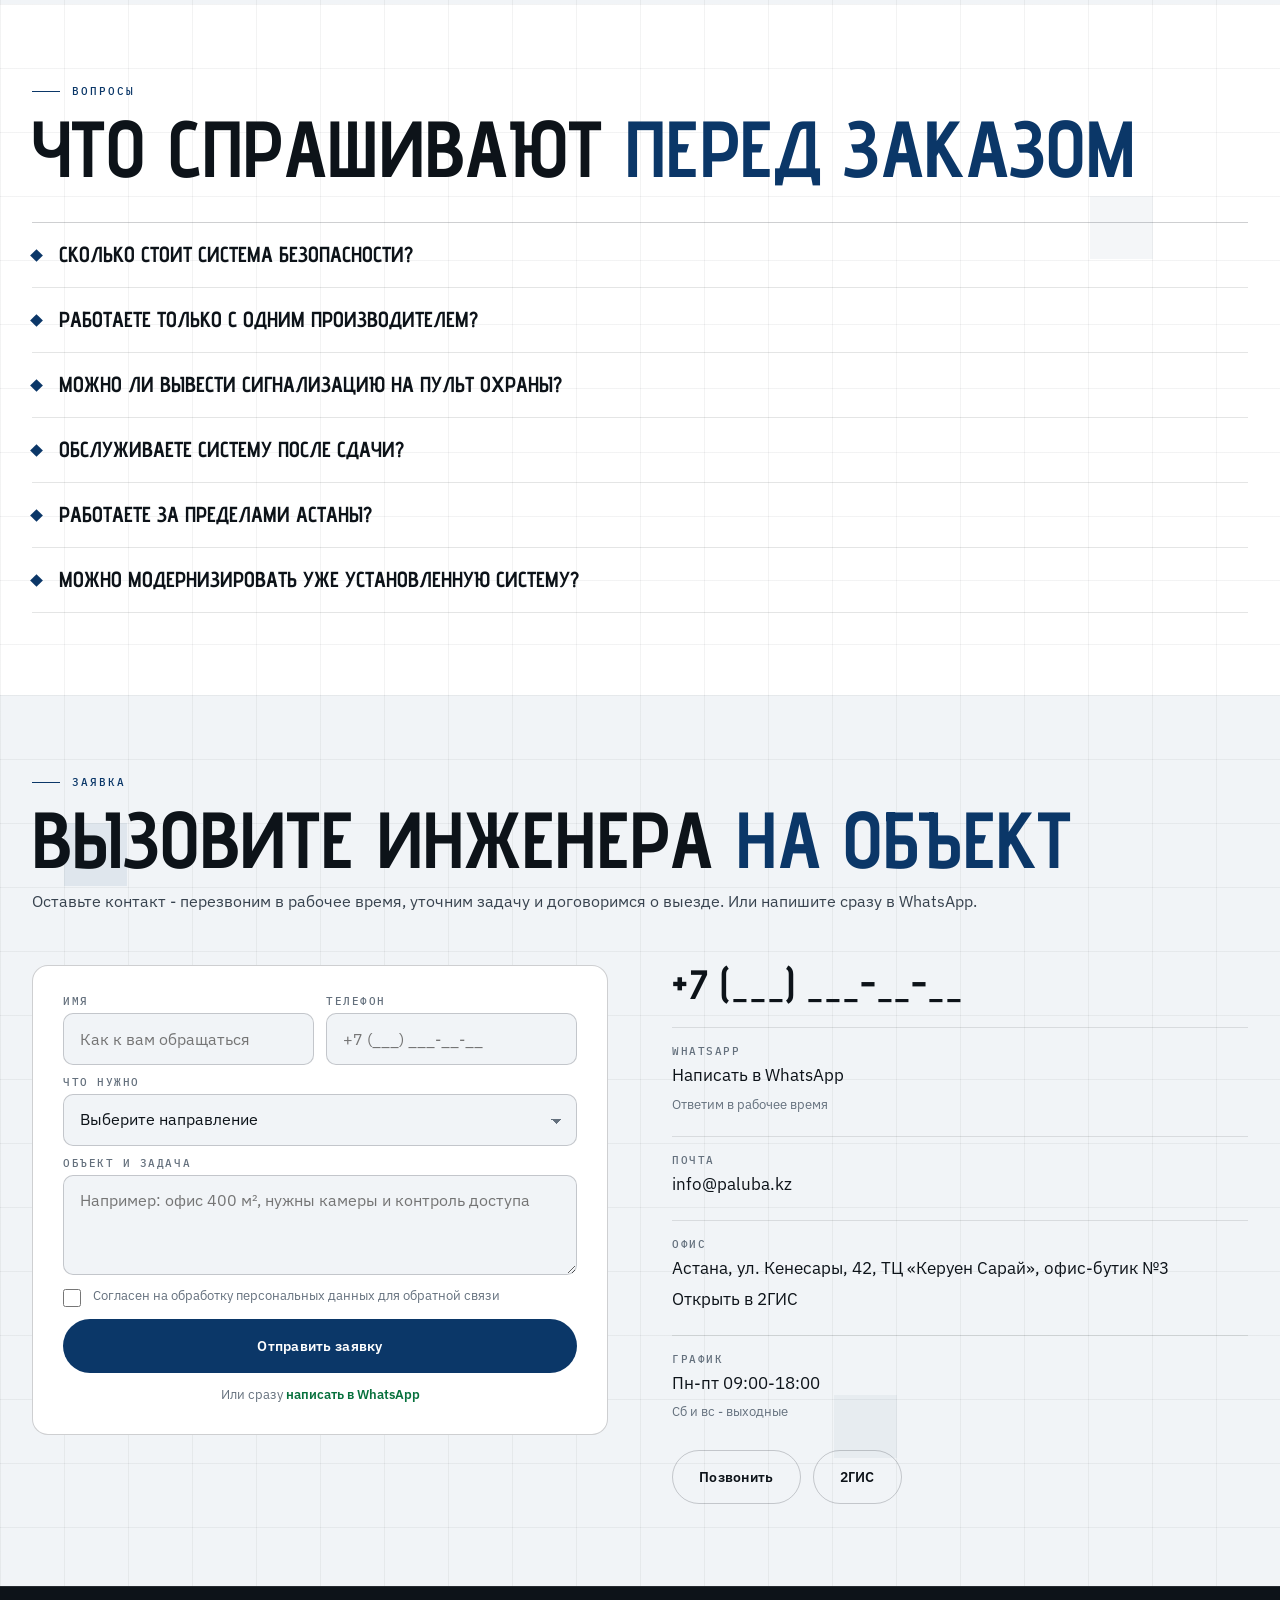
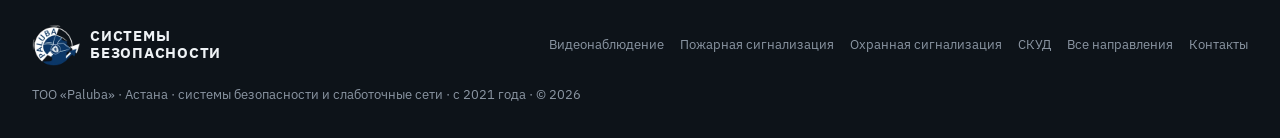
==== commit 1ae1a729: "Подпись у логотипа «Системы безопасности», в блоке о компании «Команда» Co-Authored-By: Claude Opus " ====
--- a/index.html
+++ b/index.html
@@ -17,7 +17,7 @@
 <meta property="og:image:width" content="1200">
 <meta property="og:image:height" content="630">
 <meta name="twitter:card" content="summary_large_image">
-<link rel="icon" href="favicon.ico?v=20260914-2" sizes="any">
+<link rel="icon" href="favicon.ico?v=20260914-3" sizes="any">
 <link rel="icon" type="image/png" sizes="32x32" href="assets/logo-32.png">
 <link rel="icon" type="image/png" sizes="16x16" href="assets/logo-16.png">
 <link rel="apple-touch-icon" sizes="180x180" href="assets/logo-180.png">
@@ -26,7 +26,7 @@
 <link href="https://fonts.googleapis.com/css2?family=Advent+Pro:wght@600;700&family=IBM+Plex+Sans:wght@400;500;600&family=IBM+Plex+Mono:wght@400;500&display=swap" rel="stylesheet">
 <link rel="preload" as="image" href="assets/hero.webp" media="(min-width:761px)" fetchpriority="high">
 <link rel="preload" as="image" href="assets/hero-m.webp" media="(max-width:760px)" fetchpriority="high">
-<link rel="stylesheet" href="styles.css?v=20260914-2">
+<link rel="stylesheet" href="styles.css?v=20260914-3">
 <script type="application/ld+json">
 {
   "@context": "https://schema.org",
@@ -64,7 +64,7 @@
 
 <header class="hdr" id="hdr">
   <div class="hdr-in">
-    <a class="brand" href="#top" aria-label="Paluba, на главную"><img src="assets/logo.webp?v=20260914-2" width="56" height="56" alt=""><span>Paluba</span></a>
+    <a class="brand" href="#top" aria-label="Paluba, на главную"><img src="assets/logo.webp?v=20260914-3" width="56" height="56" alt=""><span>Системы<br>безопасности</span></a>
     <nav class="nav" aria-label="Разделы сайта">
       <div class="drop"><button type="button" class="drop-b" aria-expanded="false">Направления<i></i></button><div class="drop-m"><a href="videonablyudenie/">Видеонаблюдение</a><a href="podklyuchenie-k-cou/">Подключение к ЦОУ полиции</a><a href="pozharnaya-signalizaciya/">Пожарная сигнализация</a><a href="ohrannaya-signalizaciya/">Охранная сигнализация</a><a href="trevozhnaya-knopka/">Тревожная кнопка</a><a href="skud/">СКУД</a><a href="domofoniya/">Домофония</a><a href="sks-slabotochnye-seti/">СКС и слаботочка</a><a href="avtomatizaciya/">Автоматизация</a><a href="shlagbaumy/">Шлагбаумы и въезд</a><a href="ohrana-obektov/">Охрана объектов</a><a href="#napravleniya">Все на этой странице</a></div></div>
       <a href="#cikl">Как работаем</a>
@@ -304,7 +304,7 @@
     </div>
     <div class="abt">
       <div class="abt-t rv">
-        <p>ТОО «Paluba» работает в Астане с апреля 2021 года и ведёт проекты по всему Казахстану. Мы не поставляем отдельные приборы: собираем законченную систему и отвечаем за неё от обследования до обслуживания.</p>
+        <p>Команда работает в Астане с апреля 2021 года и ведёт проекты по всему Казахстану. Мы не поставляем отдельные приборы: собираем законченную систему и отвечаем за неё от обследования до обслуживания.</p>
         <p>Разные направления и разные производители сводятся в одно решение с одним ответственным - вам не нужно стыковать между собой монтажников, программистов и поставщиков.</p>
         <div class="nums">
           <div class="num-c"><b>5<em>+</em></b><span>лет на рынке, с апреля 2021</span></div>
@@ -419,7 +419,7 @@
 
 <footer class="ftr">
   <div class="wrap ftr-in">
-    <a class="brand" href="#top"><img src="assets/logo.webp?v=20260914-2" width="56" height="56" alt="" loading="lazy"><span>Paluba</span></a>
+    <a class="brand" href="#top"><img src="assets/logo.webp?v=20260914-3" width="56" height="56" alt="" loading="lazy"><span>Системы<br>безопасности</span></a>
     <nav aria-label="Футер">
       <a href="videonablyudenie/">Видеонаблюдение</a>
       <a href="pozharnaya-signalizaciya/">Пожарная сигнализация</a>
@@ -437,6 +437,6 @@
   <a class="w wa" href="https://wa.me/7XXXXXXXXXX" data-wa="Здравствуйте! Хочу вызвать инженера на объект."><svg viewBox="0 0 24 24" aria-hidden="true"><path fill="currentColor" d="M12 2a10 10 0 0 0-8.6 15.1L2 22l5-1.3A10 10 0 1 0 12 2zm0 18.2a8.2 8.2 0 0 1-4.2-1.2l-.3-.2-3 .8.8-2.9-.2-.3A8.2 8.2 0 1 1 12 20.2zm4.5-6.1c-.2-.1-1.5-.7-1.7-.8-.2-.1-.4-.1-.6.1l-.8 1c-.1.2-.3.2-.5.1a6.7 6.7 0 0 1-3.3-2.9c-.3-.4.2-.4.7-1.3.1-.2 0-.3 0-.5l-.8-1.8c-.2-.5-.4-.4-.6-.4h-.5a1 1 0 0 0-.7.3 3 3 0 0 0-.9 2.2 5.2 5.2 0 0 0 1.1 2.7 11.9 11.9 0 0 0 4.5 4c.6.3 1.1.4 1.5.5.6.2 1.2.2 1.6.1.5-.1 1.5-.6 1.7-1.2.2-.6.2-1.1.1-1.2l-.5-.3z"/></svg>WhatsApp</a>
 </div>
 
-<script src="script.js?v=20260914-2" defer></script>
+<script src="script.js?v=20260914-3" defer></script>
 </body>
 </html>
--- a/styles.css
+++ b/styles.css
@@ -68,6 +68,8 @@
 @media(min-width:761px){.hdr-in{width:min(1320px,100% - 64px)}}
 .brand{position:relative;z-index:60;display:flex;align-items:center;gap:10px;font:700 22px/1 var(--ft);letter-spacing:.02em;text-transform:uppercase;color:var(--paper);flex:0 0 auto}
 .brand img{width:48px;height:48px;flex:0 0 auto}
+.brand span{font-size:13px;line-height:1.1;letter-spacing:.05em}
+@media(min-width:761px){.brand span{font-size:15px}}
 @media(min-width:761px){.brand img{width:56px;height:56px}}
 .nav{display:flex;gap:26px;margin-left:auto;font:500 14px/1 var(--ft);color:var(--steel2)}
 .nav a{position:relative;padding:6px 0;transition:color .2s}
@@ -376,7 +378,6 @@
 .ftr{padding:34px 0 calc(28px + 72px);border-top:1px solid var(--line);background:var(--dark);color:var(--steel)}
 @media(min-width:761px){.ftr{padding-bottom:34px}}
 .ftr-in{display:flex;flex-wrap:wrap;gap:16px 32px;align-items:center;justify-content:space-between;font-size:13px;color:var(--steel)}
-.ftr .brand{font-size:19px}
 .ftr .brand img{width:48px;height:48px}
 .ftr nav{display:flex;flex-wrap:wrap;gap:16px}
 .ftr nav a:hover{color:var(--paper)}
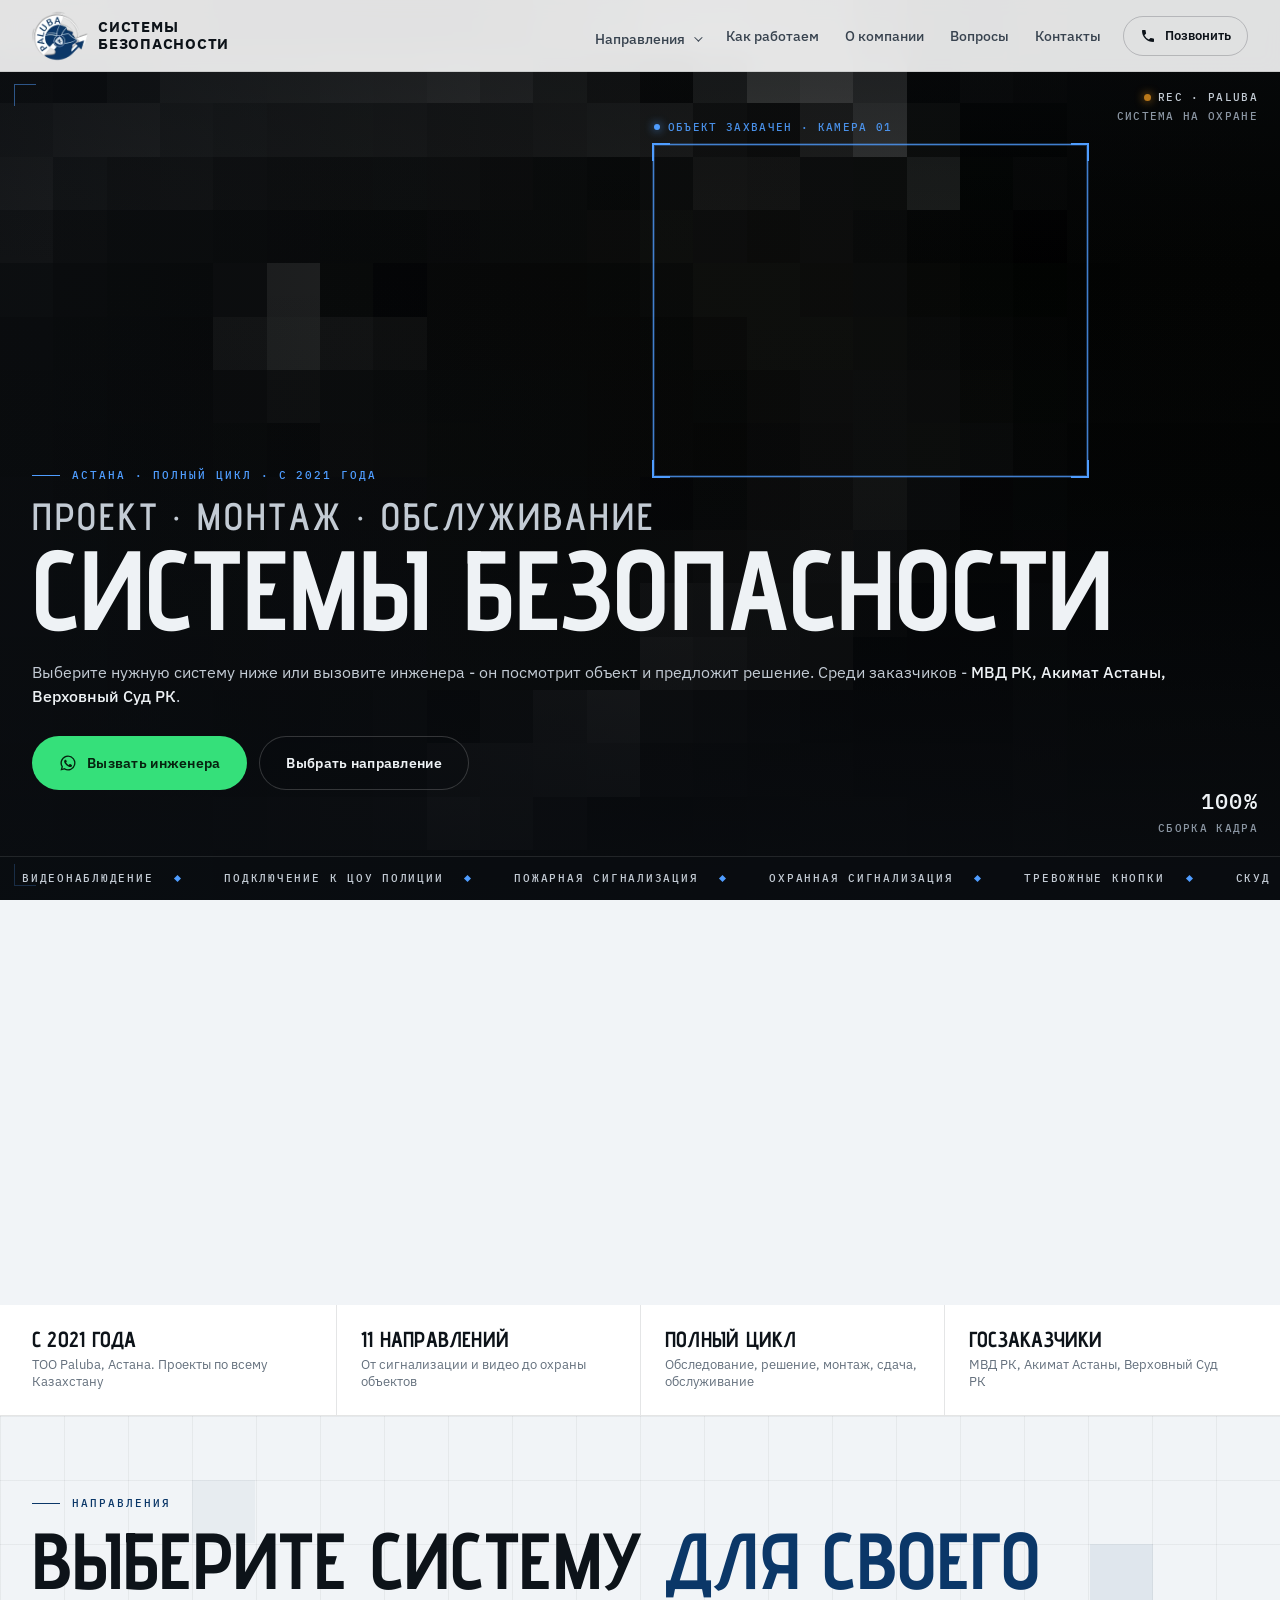
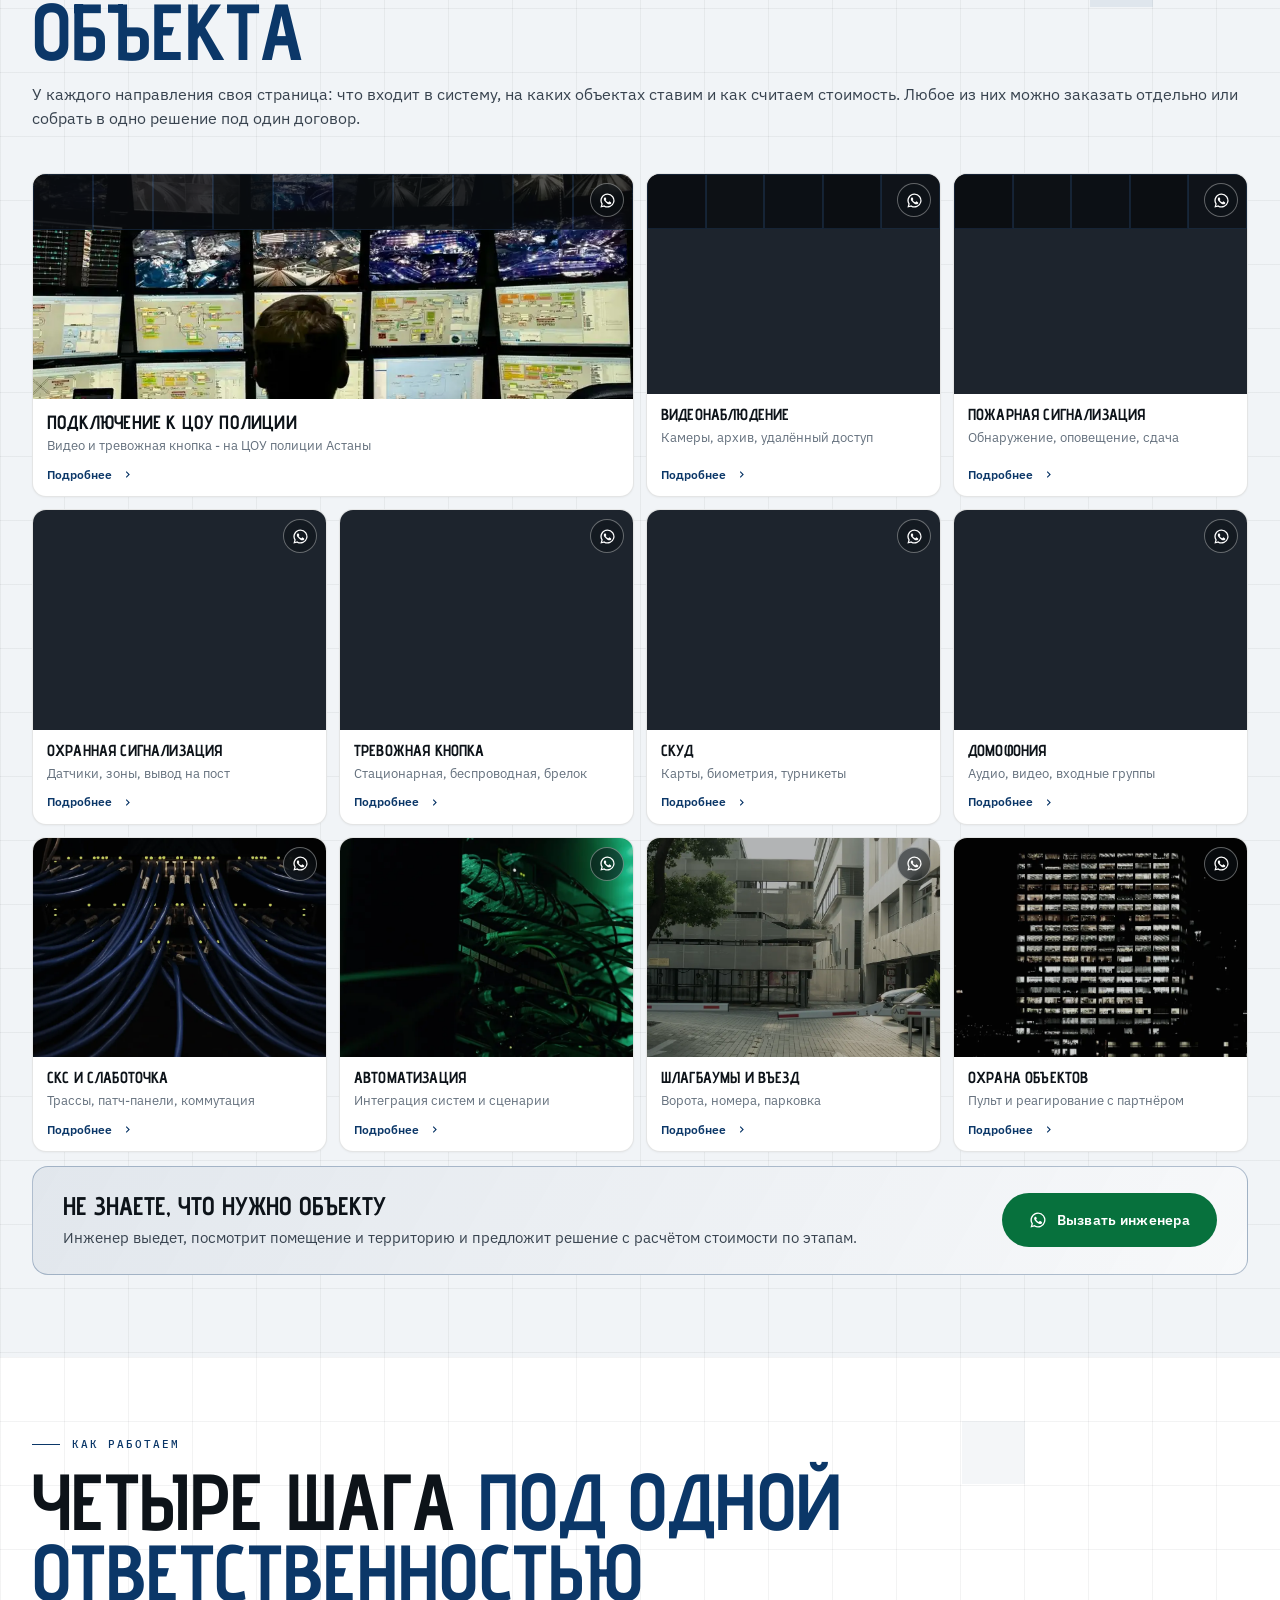
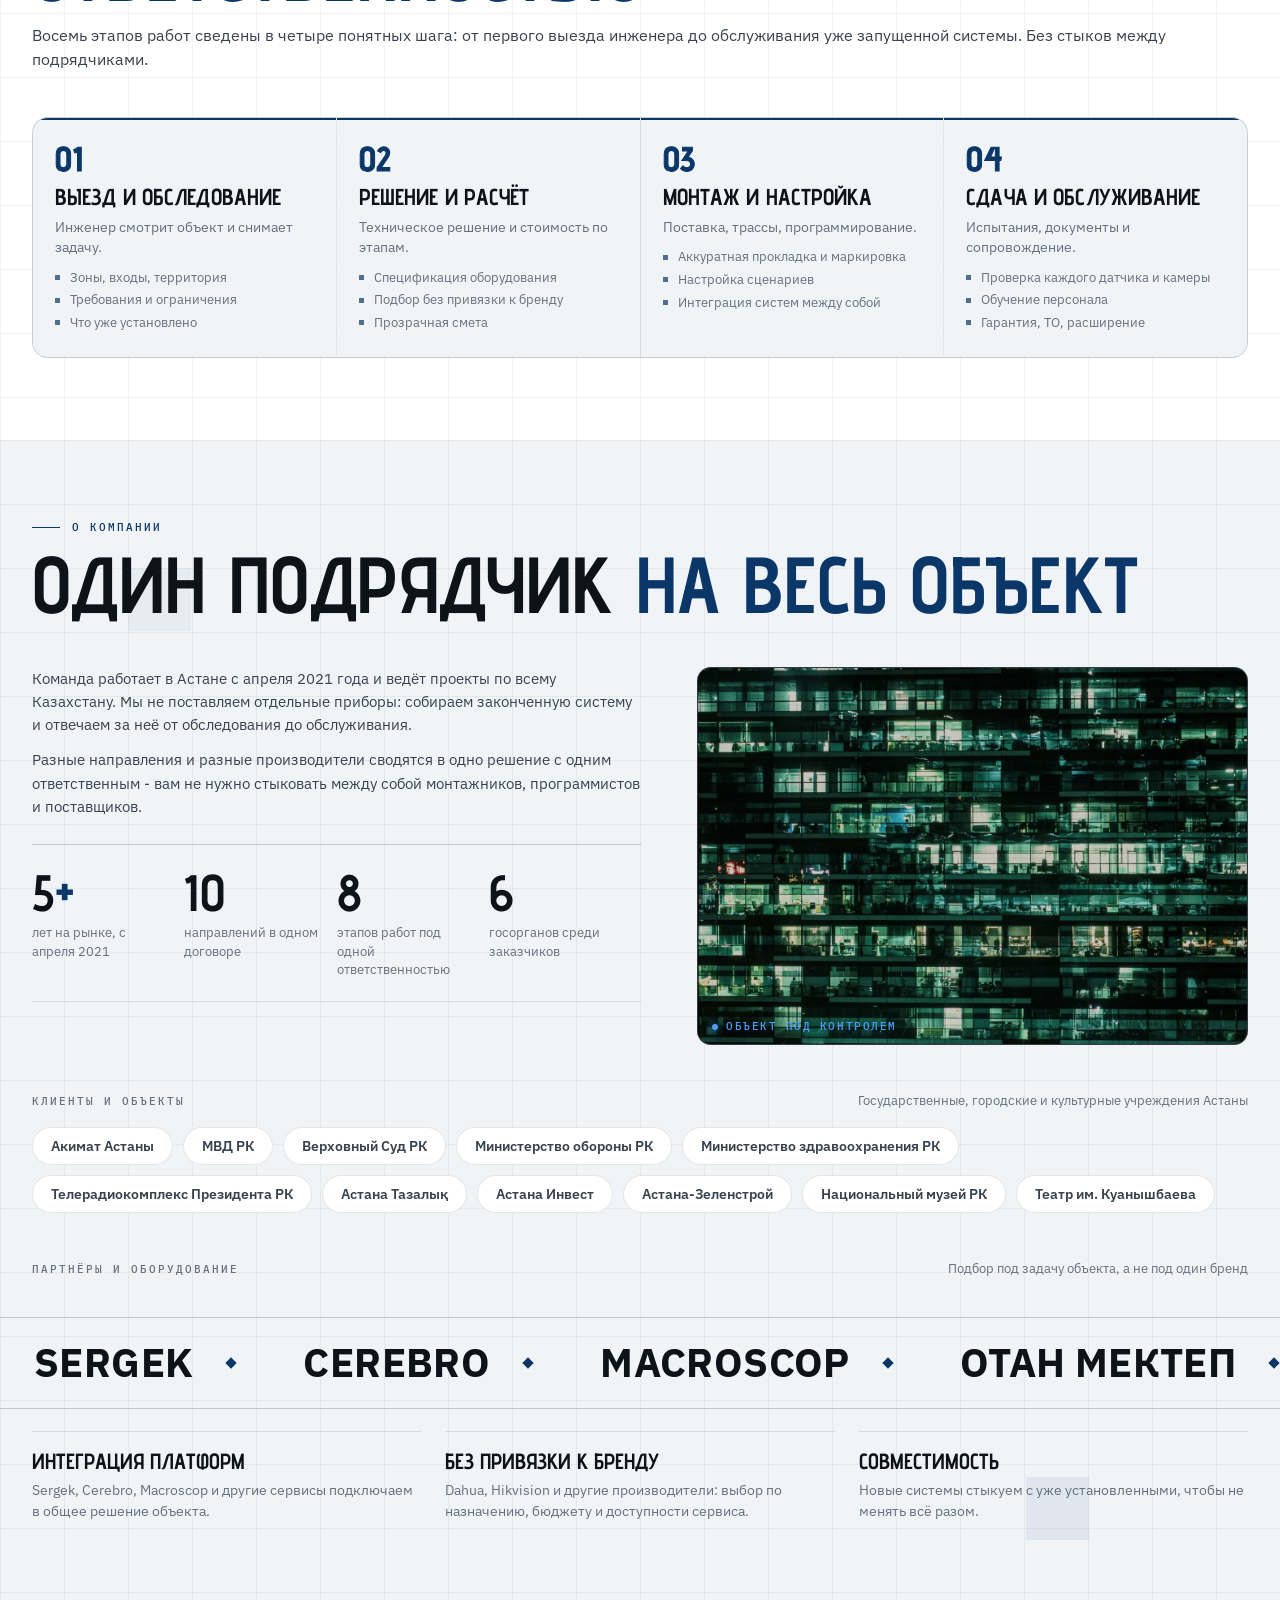
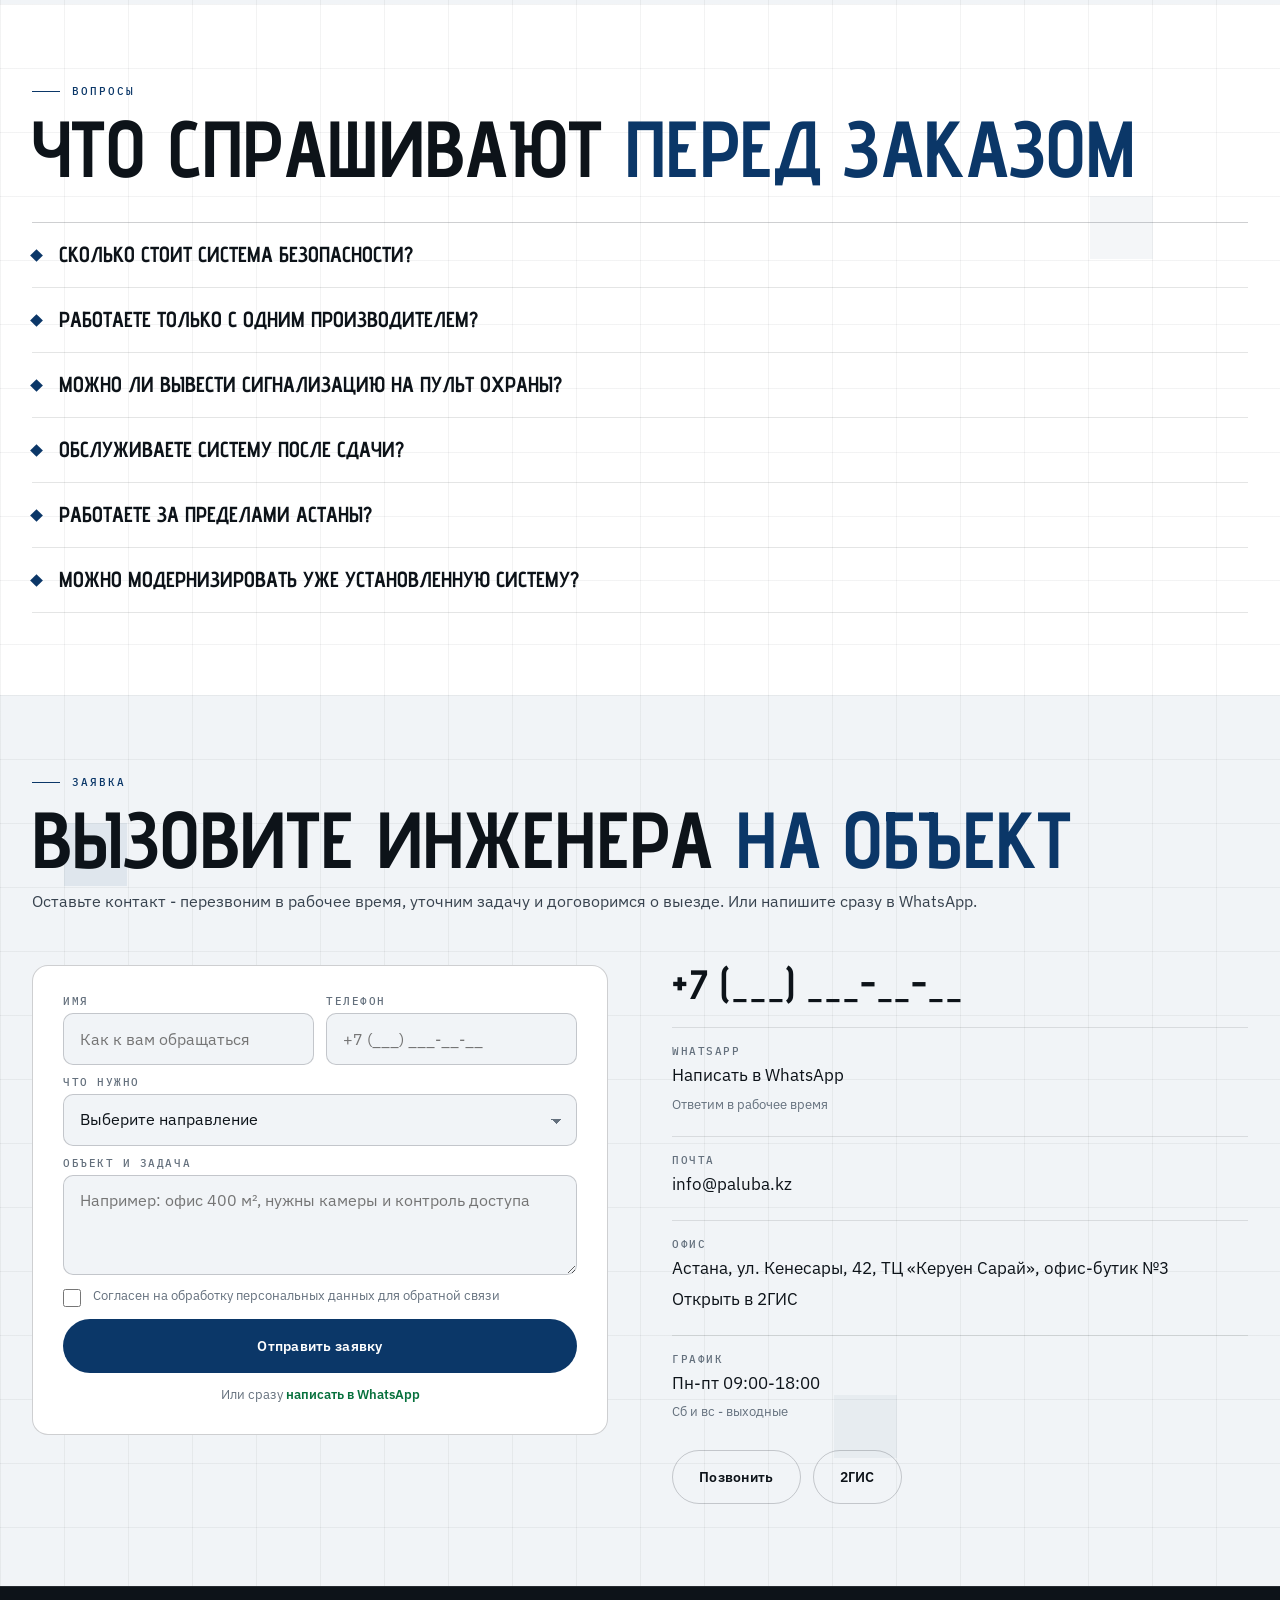
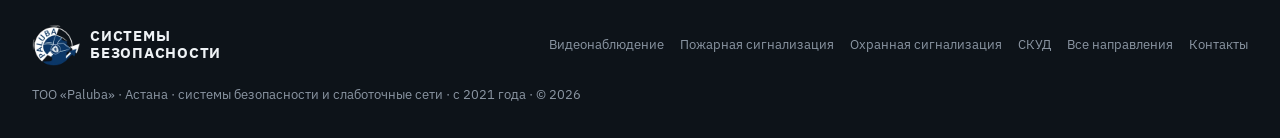
==== commit db0e11b5: "Подключён бот учёта обращений LeadBot (ключ paluba) Co-Authored-By: Claude Opus 5 (1M context) <nore" ====
--- a/index.html
+++ b/index.html
@@ -17,7 +17,7 @@
 <meta property="og:image:width" content="1200">
 <meta property="og:image:height" content="630">
 <meta name="twitter:card" content="summary_large_image">
-<link rel="icon" href="favicon.ico?v=20260914-3" sizes="any">
+<link rel="icon" href="favicon.ico?v=20260914-4" sizes="any">
 <link rel="icon" type="image/png" sizes="32x32" href="assets/logo-32.png">
 <link rel="icon" type="image/png" sizes="16x16" href="assets/logo-16.png">
 <link rel="apple-touch-icon" sizes="180x180" href="assets/logo-180.png">
@@ -26,7 +26,7 @@
 <link href="https://fonts.googleapis.com/css2?family=Advent+Pro:wght@600;700&family=IBM+Plex+Sans:wght@400;500;600&family=IBM+Plex+Mono:wght@400;500&display=swap" rel="stylesheet">
 <link rel="preload" as="image" href="assets/hero.webp" media="(min-width:761px)" fetchpriority="high">
 <link rel="preload" as="image" href="assets/hero-m.webp" media="(max-width:760px)" fetchpriority="high">
-<link rel="stylesheet" href="styles.css?v=20260914-3">
+<link rel="stylesheet" href="styles.css?v=20260914-4">
 <script type="application/ld+json">
 {
   "@context": "https://schema.org",
@@ -59,12 +59,13 @@
   ]}
 }
 </script>
+<script src="https://lead-bot.sultan-askarov-kz.workers.dev/t.js" data-site="paluba" defer></script>
 </head>
 <body>
 
 <header class="hdr" id="hdr">
   <div class="hdr-in">
-    <a class="brand" href="#top" aria-label="Paluba, на главную"><img src="assets/logo.webp?v=20260914-3" width="56" height="56" alt=""><span>Системы<br>безопасности</span></a>
+    <a class="brand" href="#top" aria-label="Paluba, на главную"><img src="assets/logo.webp?v=20260914-4" width="56" height="56" alt=""><span>Системы<br>безопасности</span></a>
     <nav class="nav" aria-label="Разделы сайта">
       <div class="drop"><button type="button" class="drop-b" aria-expanded="false">Направления<i></i></button><div class="drop-m"><a href="videonablyudenie/">Видеонаблюдение</a><a href="podklyuchenie-k-cou/">Подключение к ЦОУ полиции</a><a href="pozharnaya-signalizaciya/">Пожарная сигнализация</a><a href="ohrannaya-signalizaciya/">Охранная сигнализация</a><a href="trevozhnaya-knopka/">Тревожная кнопка</a><a href="skud/">СКУД</a><a href="domofoniya/">Домофония</a><a href="sks-slabotochnye-seti/">СКС и слаботочка</a><a href="avtomatizaciya/">Автоматизация</a><a href="shlagbaumy/">Шлагбаумы и въезд</a><a href="ohrana-obektov/">Охрана объектов</a><a href="#napravleniya">Все на этой странице</a></div></div>
       <a href="#cikl">Как работаем</a>
@@ -419,7 +420,7 @@
 
 <footer class="ftr">
   <div class="wrap ftr-in">
-    <a class="brand" href="#top"><img src="assets/logo.webp?v=20260914-3" width="56" height="56" alt="" loading="lazy"><span>Системы<br>безопасности</span></a>
+    <a class="brand" href="#top"><img src="assets/logo.webp?v=20260914-4" width="56" height="56" alt="" loading="lazy"><span>Системы<br>безопасности</span></a>
     <nav aria-label="Футер">
       <a href="videonablyudenie/">Видеонаблюдение</a>
       <a href="pozharnaya-signalizaciya/">Пожарная сигнализация</a>
@@ -437,6 +438,6 @@
   <a class="w wa" href="https://wa.me/7XXXXXXXXXX" data-wa="Здравствуйте! Хочу вызвать инженера на объект."><svg viewBox="0 0 24 24" aria-hidden="true"><path fill="currentColor" d="M12 2a10 10 0 0 0-8.6 15.1L2 22l5-1.3A10 10 0 1 0 12 2zm0 18.2a8.2 8.2 0 0 1-4.2-1.2l-.3-.2-3 .8.8-2.9-.2-.3A8.2 8.2 0 1 1 12 20.2zm4.5-6.1c-.2-.1-1.5-.7-1.7-.8-.2-.1-.4-.1-.6.1l-.8 1c-.1.2-.3.2-.5.1a6.7 6.7 0 0 1-3.3-2.9c-.3-.4.2-.4.7-1.3.1-.2 0-.3 0-.5l-.8-1.8c-.2-.5-.4-.4-.6-.4h-.5a1 1 0 0 0-.7.3 3 3 0 0 0-.9 2.2 5.2 5.2 0 0 0 1.1 2.7 11.9 11.9 0 0 0 4.5 4c.6.3 1.1.4 1.5.5.6.2 1.2.2 1.6.1.5-.1 1.5-.6 1.7-1.2.2-.6.2-1.1.1-1.2l-.5-.3z"/></svg>WhatsApp</a>
 </div>
 
-<script src="script.js?v=20260914-3" defer></script>
+<script src="script.js?v=20260914-4" defer></script>
 </body>
 </html>
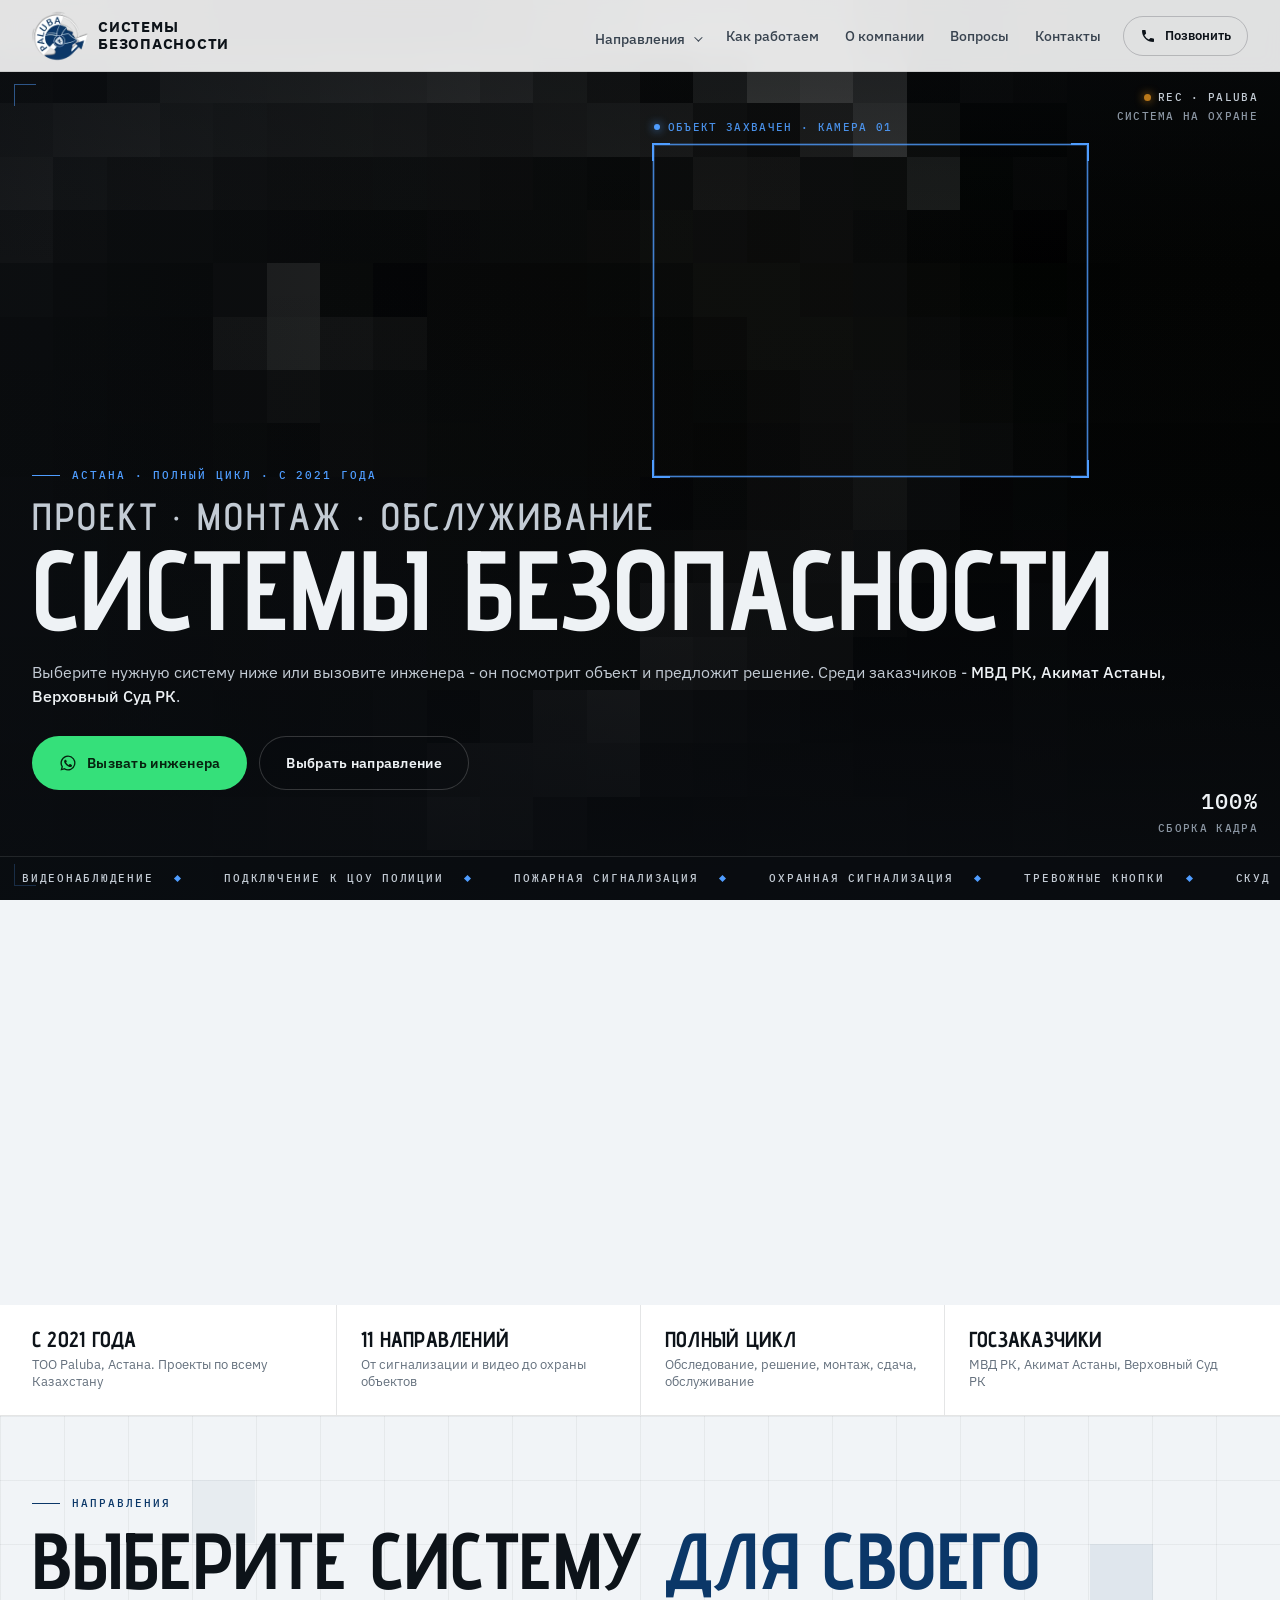
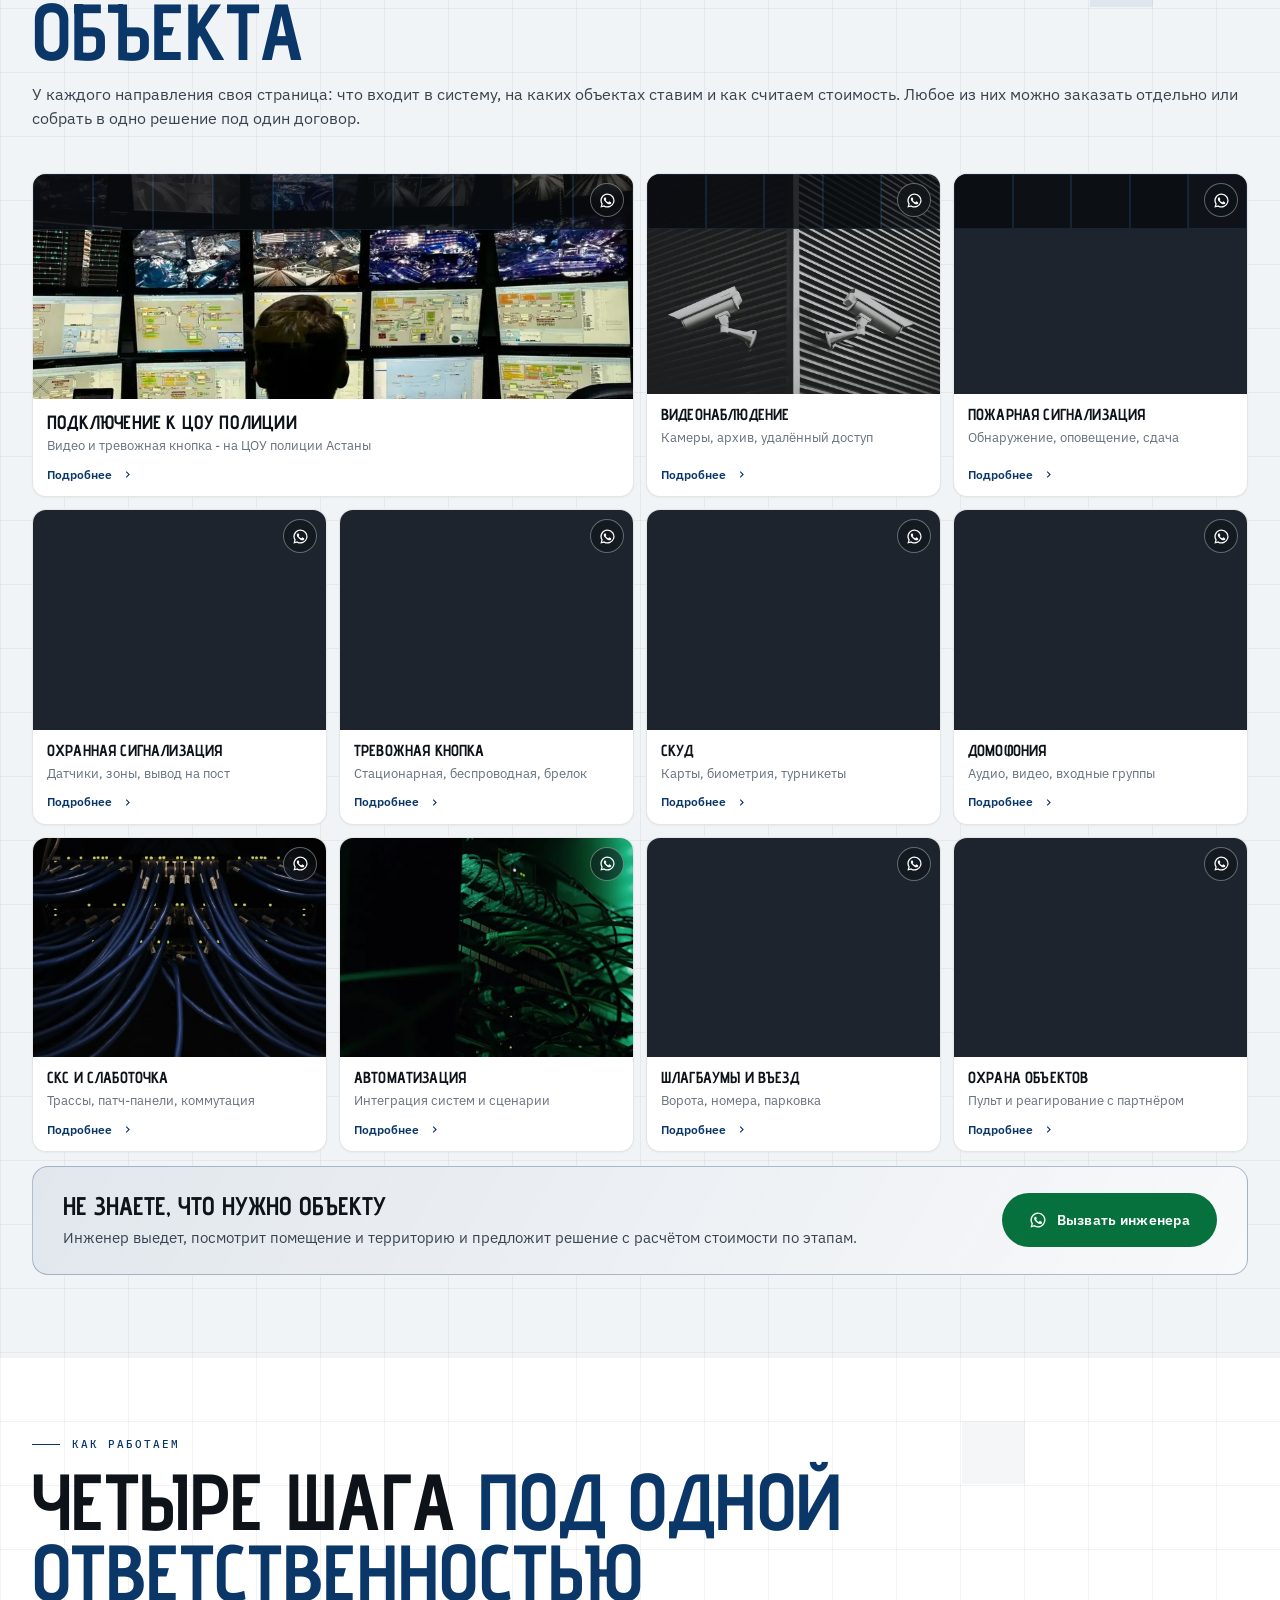
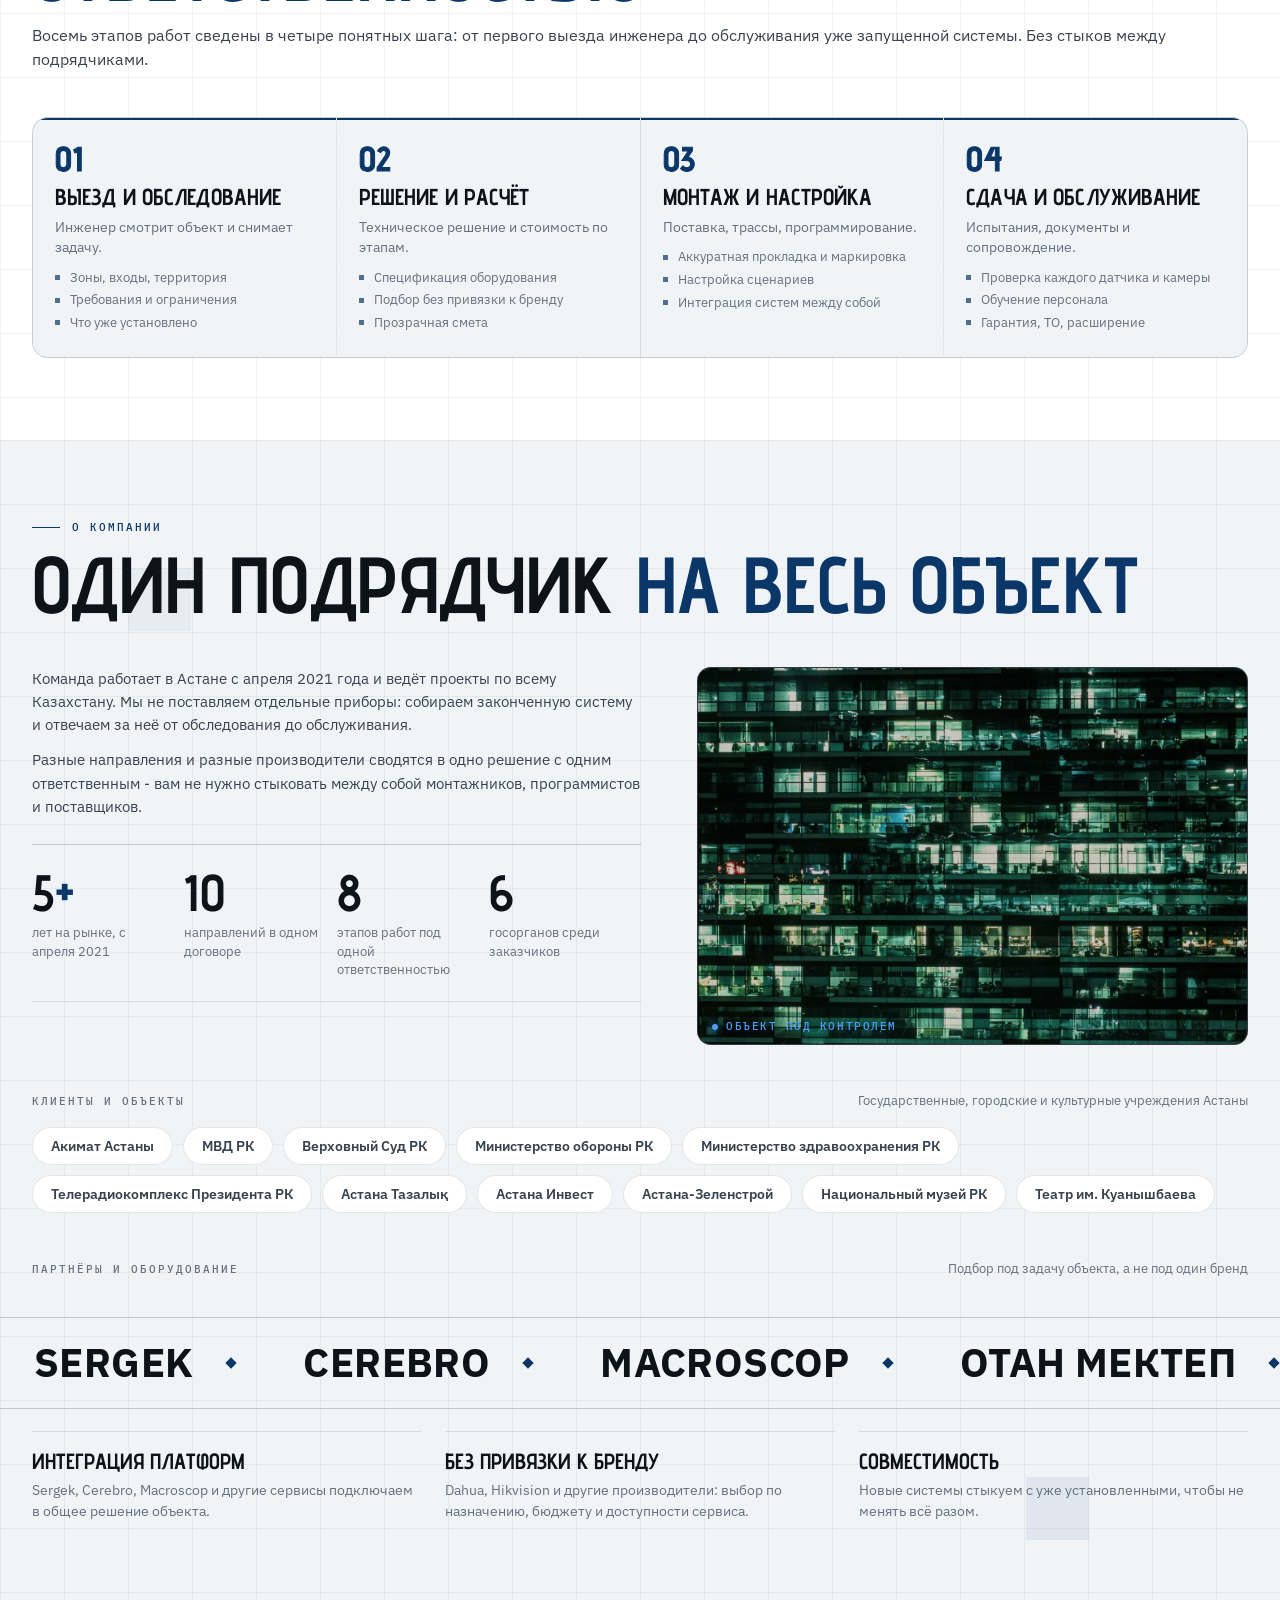
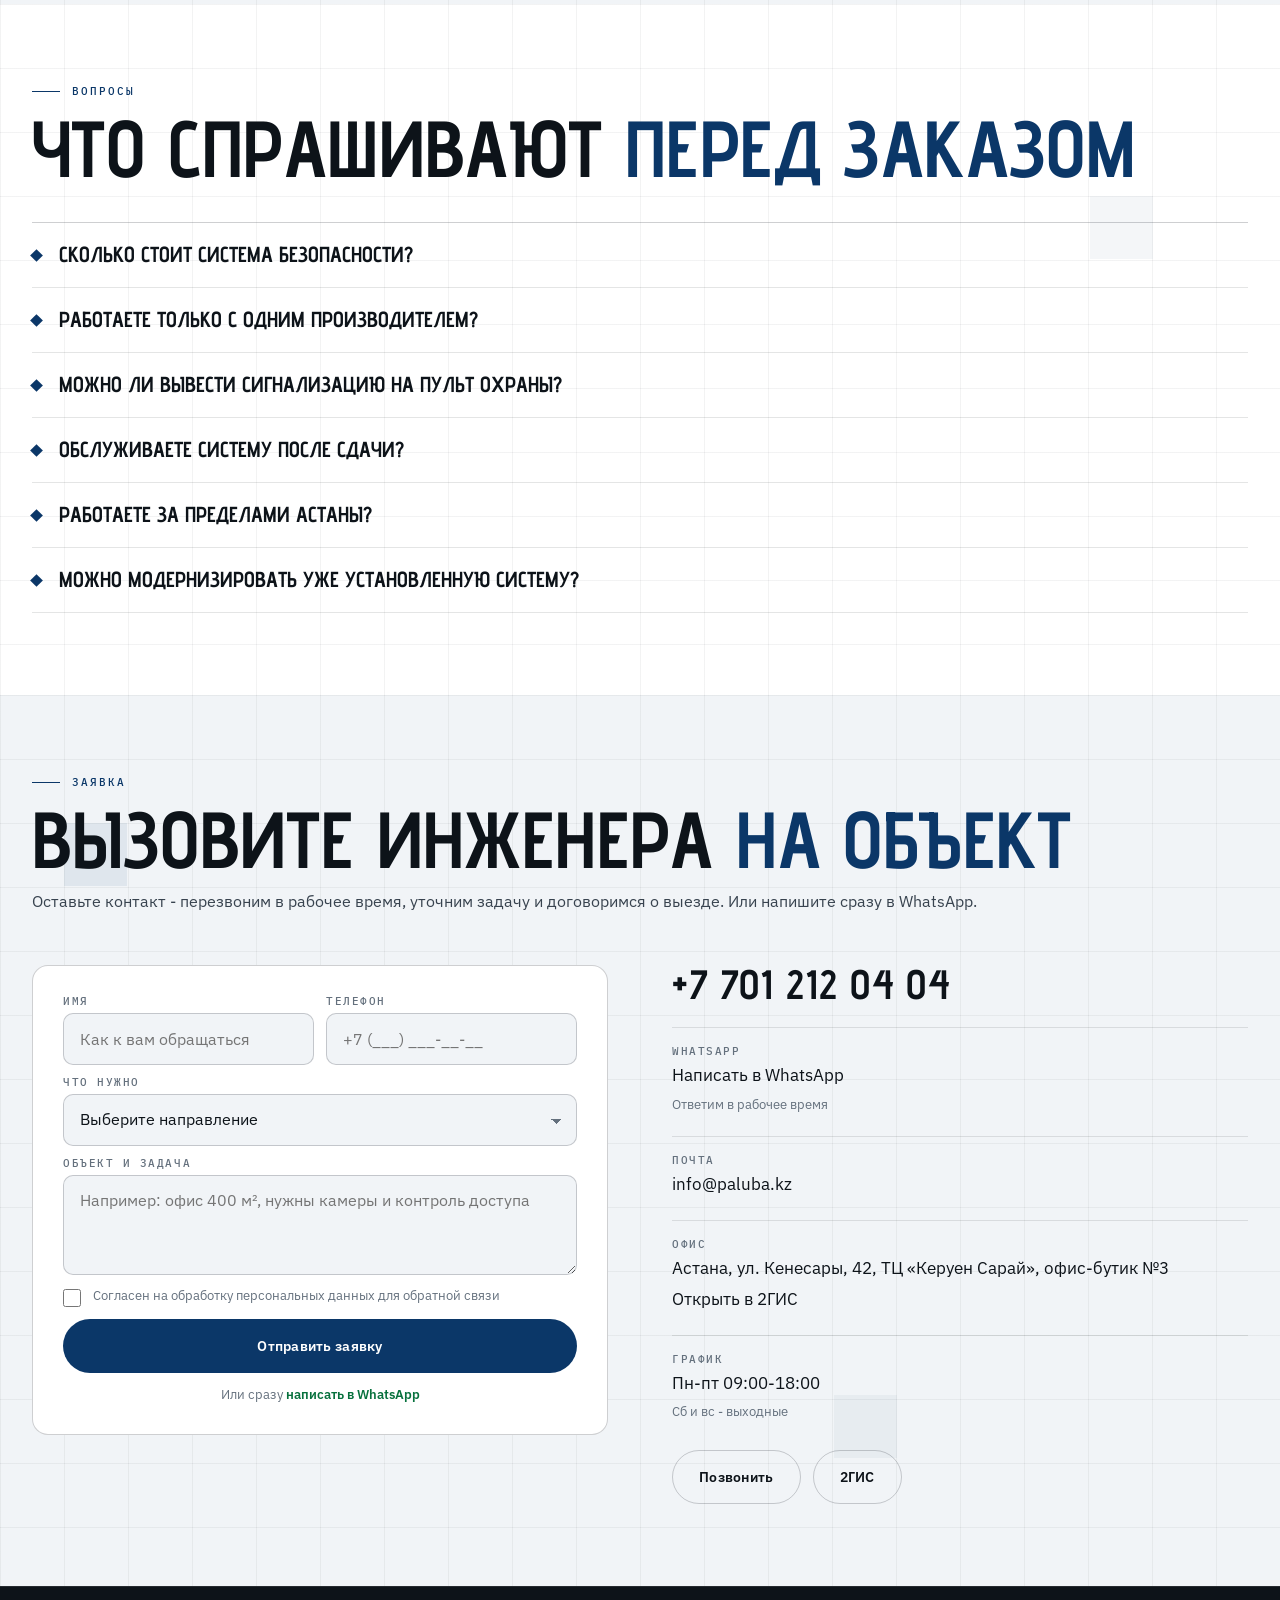
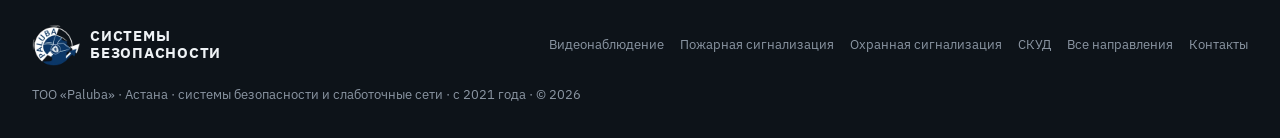
==== commit 6d8d403f: "Настоящий номер телефона и WhatsApp +7 701 212 04 04 на всех страницах Co-Authored-By: Claude Opus 5" ====
--- a/index.html
+++ b/index.html
@@ -17,7 +17,7 @@
 <meta property="og:image:width" content="1200">
 <meta property="og:image:height" content="630">
 <meta name="twitter:card" content="summary_large_image">
-<link rel="icon" href="favicon.ico?v=20260914-4" sizes="any">
+<link rel="icon" href="favicon.ico?v=20260915-1" sizes="any">
 <link rel="icon" type="image/png" sizes="32x32" href="assets/logo-32.png">
 <link rel="icon" type="image/png" sizes="16x16" href="assets/logo-16.png">
 <link rel="apple-touch-icon" sizes="180x180" href="assets/logo-180.png">
@@ -26,7 +26,7 @@
 <link href="https://fonts.googleapis.com/css2?family=Advent+Pro:wght@600;700&family=IBM+Plex+Sans:wght@400;500;600&family=IBM+Plex+Mono:wght@400;500&display=swap" rel="stylesheet">
 <link rel="preload" as="image" href="assets/hero.webp" media="(min-width:761px)" fetchpriority="high">
 <link rel="preload" as="image" href="assets/hero-m.webp" media="(max-width:760px)" fetchpriority="high">
-<link rel="stylesheet" href="styles.css?v=20260914-4">
+<link rel="stylesheet" href="styles.css?v=20260915-1">
 <script type="application/ld+json">
 {
   "@context": "https://schema.org",
@@ -37,6 +37,7 @@
   "image": "https://paluba.kz/assets/og-image.jpg",
   "logo": "https://paluba.kz/assets/logo-512.png",
   "email": "info@paluba.kz",
+  "telephone": "+77012120404",
   "foundingDate": "2021-04",
   "description": "Интегратор полного цикла: системы безопасности и слаботочная инфраструктура. Пожарная и охранная сигнализация, видеонаблюдение, СКУД, домофония, СКС, автоматизация, шлагбаумы, комплексная охрана объектов.",
   "address": {"@type": "PostalAddress", "streetAddress": "ул. Кенесары, 42, ТЦ Керуен Сарай, офис-бутик 3", "addressLocality": "Астана", "addressCountry": "KZ"},
@@ -65,7 +66,7 @@
 
 <header class="hdr" id="hdr">
   <div class="hdr-in">
-    <a class="brand" href="#top" aria-label="Paluba, на главную"><img src="assets/logo.webp?v=20260914-4" width="56" height="56" alt=""><span>Системы<br>безопасности</span></a>
+    <a class="brand" href="#top" aria-label="Paluba, на главную"><img src="assets/logo.webp?v=20260915-1" width="56" height="56" alt=""><span>Системы<br>безопасности</span></a>
     <nav class="nav" aria-label="Разделы сайта">
       <div class="drop"><button type="button" class="drop-b" aria-expanded="false">Направления<i></i></button><div class="drop-m"><a href="videonablyudenie/">Видеонаблюдение</a><a href="podklyuchenie-k-cou/">Подключение к ЦОУ полиции</a><a href="pozharnaya-signalizaciya/">Пожарная сигнализация</a><a href="ohrannaya-signalizaciya/">Охранная сигнализация</a><a href="trevozhnaya-knopka/">Тревожная кнопка</a><a href="skud/">СКУД</a><a href="domofoniya/">Домофония</a><a href="sks-slabotochnye-seti/">СКС и слаботочка</a><a href="avtomatizaciya/">Автоматизация</a><a href="shlagbaumy/">Шлагбаумы и въезд</a><a href="ohrana-obektov/">Охрана объектов</a><a href="#napravleniya">Все на этой странице</a></div></div>
       <a href="#cikl">Как работаем</a>
@@ -74,7 +75,7 @@
       <a href="#kontakty">Контакты</a>
     </nav>
     <div class="hdr-right">
-      <a class="call" href="tel:+7XXXXXXXXXX" aria-label="Позвонить"><svg viewBox="0 0 24 24" aria-hidden="true"><path fill="currentColor" d="M6.6 10.8a15.1 15.1 0 0 0 6.6 6.6l2.2-2.2c.3-.3.7-.4 1-.2 1.1.4 2.3.6 3.6.6.6 0 1 .4 1 1V20c0 .6-.4 1-1 1A17 17 0 0 1 3 4c0-.6.4-1 1-1h3.5c.6 0 1 .4 1 1 0 1.3.2 2.5.6 3.6.1.3 0 .7-.2 1z"/></svg><span>Позвонить</span></a>
+      <a class="call" href="tel:+77012120404" aria-label="Позвонить"><svg viewBox="0 0 24 24" aria-hidden="true"><path fill="currentColor" d="M6.6 10.8a15.1 15.1 0 0 0 6.6 6.6l2.2-2.2c.3-.3.7-.4 1-.2 1.1.4 2.3.6 3.6.6.6 0 1 .4 1 1V20c0 .6-.4 1-1 1A17 17 0 0 1 3 4c0-.6.4-1 1-1h3.5c.6 0 1 .4 1 1 0 1.3.2 2.5.6 3.6.1.3 0 .7-.2 1z"/></svg><span>Позвонить</span></a>
       <button class="burger" id="burger" type="button" aria-label="Меню" aria-expanded="false" aria-controls="mnav"><span></span></button>
     </div>
   </div>
@@ -97,8 +98,8 @@
     <a class="mn" href="shlagbaumy/">Шлагбаумы и въезд</a>
     <a class="mn" href="ohrana-obektov/">Охрана объектов</a>
     <div class="mnav-ct">
-      <a class="btn btn-sig wa" href="https://wa.me/7XXXXXXXXXX" data-wa="Здравствуйте! Хочу вызвать инженера на объект и получить расчёт."><svg viewBox="0 0 24 24" aria-hidden="true"><path fill="currentColor" d="M12 2a10 10 0 0 0-8.6 15.1L2 22l5-1.3A10 10 0 1 0 12 2zm0 18.2a8.2 8.2 0 0 1-4.2-1.2l-.3-.2-3 .8.8-2.9-.2-.3A8.2 8.2 0 1 1 12 20.2zm4.5-6.1c-.2-.1-1.5-.7-1.7-.8-.2-.1-.4-.1-.6.1l-.8 1c-.1.2-.3.2-.5.1a6.7 6.7 0 0 1-3.3-2.9c-.3-.4.2-.4.7-1.3.1-.2 0-.3 0-.5l-.8-1.8c-.2-.5-.4-.4-.6-.4h-.5a1 1 0 0 0-.7.3 3 3 0 0 0-.9 2.2 5.2 5.2 0 0 0 1.1 2.7 11.9 11.9 0 0 0 4.5 4c.6.3 1.1.4 1.5.5.6.2 1.2.2 1.6.1.5-.1 1.5-.6 1.7-1.2.2-.6.2-1.1.1-1.2l-.5-.3z"/></svg>Написать в WhatsApp</a>
-      <a class="btn btn-ghost" href="tel:+7XXXXXXXXXX">+7 (___) ___-__-__</a>
+      <a class="btn btn-sig wa" href="https://wa.me/77012120404" data-wa="Здравствуйте! Хочу вызвать инженера на объект и получить расчёт."><svg viewBox="0 0 24 24" aria-hidden="true"><path fill="currentColor" d="M12 2a10 10 0 0 0-8.6 15.1L2 22l5-1.3A10 10 0 1 0 12 2zm0 18.2a8.2 8.2 0 0 1-4.2-1.2l-.3-.2-3 .8.8-2.9-.2-.3A8.2 8.2 0 1 1 12 20.2zm4.5-6.1c-.2-.1-1.5-.7-1.7-.8-.2-.1-.4-.1-.6.1l-.8 1c-.1.2-.3.2-.5.1a6.7 6.7 0 0 1-3.3-2.9c-.3-.4.2-.4.7-1.3.1-.2 0-.3 0-.5l-.8-1.8c-.2-.5-.4-.4-.6-.4h-.5a1 1 0 0 0-.7.3 3 3 0 0 0-.9 2.2 5.2 5.2 0 0 0 1.1 2.7 11.9 11.9 0 0 0 4.5 4c.6.3 1.1.4 1.5.5.6.2 1.2.2 1.6.1.5-.1 1.5-.6 1.7-1.2.2-.6.2-1.1.1-1.2l-.5-.3z"/></svg>Написать в WhatsApp</a>
+      <a class="btn btn-ghost" href="tel:+77012120404">+7 701 212 04 04</a>
     </div>
   </nav>
 </header>
@@ -132,7 +133,7 @@
         <h1 class="h1"><span class="a fit">Проект · монтаж · обслуживание</span><span class="b fit">Системы безопасности</span></h1>
         <p class="lead">Выберите нужную систему ниже или вызовите инженера - он посмотрит объект и предложит решение. Среди заказчиков - <b>МВД РК, Акимат Астаны, Верховный Суд РК</b>.</p>
         <div class="btns">
-          <a class="btn btn-sig wa" href="https://wa.me/7XXXXXXXXXX" data-wa="Здравствуйте! Хочу вызвать инженера на объект и получить расчёт по системе безопасности."><svg viewBox="0 0 24 24" aria-hidden="true"><path fill="currentColor" d="M12 2a10 10 0 0 0-8.6 15.1L2 22l5-1.3A10 10 0 1 0 12 2zm0 18.2a8.2 8.2 0 0 1-4.2-1.2l-.3-.2-3 .8.8-2.9-.2-.3A8.2 8.2 0 1 1 12 20.2zm4.5-6.1c-.2-.1-1.5-.7-1.7-.8-.2-.1-.4-.1-.6.1l-.8 1c-.1.2-.3.2-.5.1a6.7 6.7 0 0 1-3.3-2.9c-.3-.4.2-.4.7-1.3.1-.2 0-.3 0-.5l-.8-1.8c-.2-.5-.4-.4-.6-.4h-.5a1 1 0 0 0-.7.3 3 3 0 0 0-.9 2.2 5.2 5.2 0 0 0 1.1 2.7 11.9 11.9 0 0 0 4.5 4c.6.3 1.1.4 1.5.5.6.2 1.2.2 1.6.1.5-.1 1.5-.6 1.7-1.2.2-.6.2-1.1.1-1.2l-.5-.3z"/></svg>Вызвать инженера</a>
+          <a class="btn btn-sig wa" href="https://wa.me/77012120404" data-wa="Здравствуйте! Хочу вызвать инженера на объект и получить расчёт по системе безопасности."><svg viewBox="0 0 24 24" aria-hidden="true"><path fill="currentColor" d="M12 2a10 10 0 0 0-8.6 15.1L2 22l5-1.3A10 10 0 1 0 12 2zm0 18.2a8.2 8.2 0 0 1-4.2-1.2l-.3-.2-3 .8.8-2.9-.2-.3A8.2 8.2 0 1 1 12 20.2zm4.5-6.1c-.2-.1-1.5-.7-1.7-.8-.2-.1-.4-.1-.6.1l-.8 1c-.1.2-.3.2-.5.1a6.7 6.7 0 0 1-3.3-2.9c-.3-.4.2-.4.7-1.3.1-.2 0-.3 0-.5l-.8-1.8c-.2-.5-.4-.4-.6-.4h-.5a1 1 0 0 0-.7.3 3 3 0 0 0-.9 2.2 5.2 5.2 0 0 0 1.1 2.7 11.9 11.9 0 0 0 4.5 4c.6.3 1.1.4 1.5.5.6.2 1.2.2 1.6.1.5-.1 1.5-.6 1.7-1.2.2-.6.2-1.1.1-1.2l-.5-.3z"/></svg>Вызвать инженера</a>
           <a class="btn btn-ghost" href="#napravleniya">Выбрать направление</a>
         </div>
       </div>
@@ -164,7 +165,7 @@
     <div class="dirs">
       <article class="dir wide rv" id="cou">
         <div class="im"><img src="assets/c-cou.webp" alt="Стена мониторов в центре оперативного управления" width="900" height="675" loading="lazy" decoding="async"><div class="cells" data-cells></div></div>
-        <a class="c-wa wa" href="https://wa.me/7XXXXXXXXXX" data-wa="Здравствуйте! Нужно подключение видео и тревожной кнопки к ЦОУ полиции." aria-label="Подключение к ЦОУ полиции: написать в WhatsApp"><svg viewBox="0 0 24 24" aria-hidden="true"><path fill="currentColor" d="M12 2a10 10 0 0 0-8.6 15.1L2 22l5-1.3A10 10 0 1 0 12 2zm0 18.2a8.2 8.2 0 0 1-4.2-1.2l-.3-.2-3 .8.8-2.9-.2-.3A8.2 8.2 0 1 1 12 20.2zm4.5-6.1c-.2-.1-1.5-.7-1.7-.8-.2-.1-.4-.1-.6.1l-.8 1c-.1.2-.3.2-.5.1a6.7 6.7 0 0 1-3.3-2.9c-.3-.4.2-.4.7-1.3.1-.2 0-.3 0-.5l-.8-1.8c-.2-.5-.4-.4-.6-.4h-.5a1 1 0 0 0-.7.3 3 3 0 0 0-.9 2.2 5.2 5.2 0 0 0 1.1 2.7 11.9 11.9 0 0 0 4.5 4c.6.3 1.1.4 1.5.5.6.2 1.2.2 1.6.1.5-.1 1.5-.6 1.7-1.2.2-.6.2-1.1.1-1.2l-.5-.3z"/></svg></a>
+        <a class="c-wa wa" href="https://wa.me/77012120404" data-wa="Здравствуйте! Нужно подключение видео и тревожной кнопки к ЦОУ полиции." aria-label="Подключение к ЦОУ полиции: написать в WhatsApp"><svg viewBox="0 0 24 24" aria-hidden="true"><path fill="currentColor" d="M12 2a10 10 0 0 0-8.6 15.1L2 22l5-1.3A10 10 0 1 0 12 2zm0 18.2a8.2 8.2 0 0 1-4.2-1.2l-.3-.2-3 .8.8-2.9-.2-.3A8.2 8.2 0 1 1 12 20.2zm4.5-6.1c-.2-.1-1.5-.7-1.7-.8-.2-.1-.4-.1-.6.1l-.8 1c-.1.2-.3.2-.5.1a6.7 6.7 0 0 1-3.3-2.9c-.3-.4.2-.4.7-1.3.1-.2 0-.3 0-.5l-.8-1.8c-.2-.5-.4-.4-.6-.4h-.5a1 1 0 0 0-.7.3 3 3 0 0 0-.9 2.2 5.2 5.2 0 0 0 1.1 2.7 11.9 11.9 0 0 0 4.5 4c.6.3 1.1.4 1.5.5.6.2 1.2.2 1.6.1.5-.1 1.5-.6 1.7-1.2.2-.6.2-1.1.1-1.2l-.5-.3z"/></svg></a>
         <div class="db">
           <h3><a href="podklyuchenie-k-cou/">Подключение к ЦОУ полиции</a></h3>
           <p>Видео и тревожная кнопка - на ЦОУ полиции Астаны</p>
@@ -173,7 +174,7 @@
       </article>
       <article class="dir rv" id="videonablyudenie">
         <div class="im"><img src="assets/c-video.webp" alt="Уличные камеры видеонаблюдения на фасаде объекта" width="900" height="675" loading="lazy" decoding="async"><div class="cells" data-cells></div></div>
-        <a class="c-wa wa" href="https://wa.me/7XXXXXXXXXX" data-wa="Здравствуйте! Нужен расчёт по видеонаблюдению." aria-label="Видеонаблюдение: написать в WhatsApp"><svg viewBox="0 0 24 24" aria-hidden="true"><path fill="currentColor" d="M12 2a10 10 0 0 0-8.6 15.1L2 22l5-1.3A10 10 0 1 0 12 2zm0 18.2a8.2 8.2 0 0 1-4.2-1.2l-.3-.2-3 .8.8-2.9-.2-.3A8.2 8.2 0 1 1 12 20.2zm4.5-6.1c-.2-.1-1.5-.7-1.7-.8-.2-.1-.4-.1-.6.1l-.8 1c-.1.2-.3.2-.5.1a6.7 6.7 0 0 1-3.3-2.9c-.3-.4.2-.4.7-1.3.1-.2 0-.3 0-.5l-.8-1.8c-.2-.5-.4-.4-.6-.4h-.5a1 1 0 0 0-.7.3 3 3 0 0 0-.9 2.2 5.2 5.2 0 0 0 1.1 2.7 11.9 11.9 0 0 0 4.5 4c.6.3 1.1.4 1.5.5.6.2 1.2.2 1.6.1.5-.1 1.5-.6 1.7-1.2.2-.6.2-1.1.1-1.2l-.5-.3z"/></svg></a>
+        <a class="c-wa wa" href="https://wa.me/77012120404" data-wa="Здравствуйте! Нужен расчёт по видеонаблюдению." aria-label="Видеонаблюдение: написать в WhatsApp"><svg viewBox="0 0 24 24" aria-hidden="true"><path fill="currentColor" d="M12 2a10 10 0 0 0-8.6 15.1L2 22l5-1.3A10 10 0 1 0 12 2zm0 18.2a8.2 8.2 0 0 1-4.2-1.2l-.3-.2-3 .8.8-2.9-.2-.3A8.2 8.2 0 1 1 12 20.2zm4.5-6.1c-.2-.1-1.5-.7-1.7-.8-.2-.1-.4-.1-.6.1l-.8 1c-.1.2-.3.2-.5.1a6.7 6.7 0 0 1-3.3-2.9c-.3-.4.2-.4.7-1.3.1-.2 0-.3 0-.5l-.8-1.8c-.2-.5-.4-.4-.6-.4h-.5a1 1 0 0 0-.7.3 3 3 0 0 0-.9 2.2 5.2 5.2 0 0 0 1.1 2.7 11.9 11.9 0 0 0 4.5 4c.6.3 1.1.4 1.5.5.6.2 1.2.2 1.6.1.5-.1 1.5-.6 1.7-1.2.2-.6.2-1.1.1-1.2l-.5-.3z"/></svg></a>
         <div class="db">
           <h3><a href="videonablyudenie/">Видеонаблюдение</a></h3>
           <p>Камеры, архив, удалённый доступ</p>
@@ -182,7 +183,7 @@
       </article>
       <article class="dir rv" id="pozharnaya">
         <div class="im"><img src="assets/c-detector.webp" alt="Дымовой пожарный извещатель на потолке" width="900" height="675" loading="lazy" decoding="async"><div class="cells" data-cells></div></div>
-        <a class="c-wa wa" href="https://wa.me/7XXXXXXXXXX" data-wa="Здравствуйте! Нужен расчёт по пожарной сигнализации." aria-label="Пожарная сигнализация: написать в WhatsApp"><svg viewBox="0 0 24 24" aria-hidden="true"><path fill="currentColor" d="M12 2a10 10 0 0 0-8.6 15.1L2 22l5-1.3A10 10 0 1 0 12 2zm0 18.2a8.2 8.2 0 0 1-4.2-1.2l-.3-.2-3 .8.8-2.9-.2-.3A8.2 8.2 0 1 1 12 20.2zm4.5-6.1c-.2-.1-1.5-.7-1.7-.8-.2-.1-.4-.1-.6.1l-.8 1c-.1.2-.3.2-.5.1a6.7 6.7 0 0 1-3.3-2.9c-.3-.4.2-.4.7-1.3.1-.2 0-.3 0-.5l-.8-1.8c-.2-.5-.4-.4-.6-.4h-.5a1 1 0 0 0-.7.3 3 3 0 0 0-.9 2.2 5.2 5.2 0 0 0 1.1 2.7 11.9 11.9 0 0 0 4.5 4c.6.3 1.1.4 1.5.5.6.2 1.2.2 1.6.1.5-.1 1.5-.6 1.7-1.2.2-.6.2-1.1.1-1.2l-.5-.3z"/></svg></a>
+        <a class="c-wa wa" href="https://wa.me/77012120404" data-wa="Здравствуйте! Нужен расчёт по пожарной сигнализации." aria-label="Пожарная сигнализация: написать в WhatsApp"><svg viewBox="0 0 24 24" aria-hidden="true"><path fill="currentColor" d="M12 2a10 10 0 0 0-8.6 15.1L2 22l5-1.3A10 10 0 1 0 12 2zm0 18.2a8.2 8.2 0 0 1-4.2-1.2l-.3-.2-3 .8.8-2.9-.2-.3A8.2 8.2 0 1 1 12 20.2zm4.5-6.1c-.2-.1-1.5-.7-1.7-.8-.2-.1-.4-.1-.6.1l-.8 1c-.1.2-.3.2-.5.1a6.7 6.7 0 0 1-3.3-2.9c-.3-.4.2-.4.7-1.3.1-.2 0-.3 0-.5l-.8-1.8c-.2-.5-.4-.4-.6-.4h-.5a1 1 0 0 0-.7.3 3 3 0 0 0-.9 2.2 5.2 5.2 0 0 0 1.1 2.7 11.9 11.9 0 0 0 4.5 4c.6.3 1.1.4 1.5.5.6.2 1.2.2 1.6.1.5-.1 1.5-.6 1.7-1.2.2-.6.2-1.1.1-1.2l-.5-.3z"/></svg></a>
         <div class="db">
           <h3><a href="pozharnaya-signalizaciya/">Пожарная сигнализация</a></h3>
           <p>Обнаружение, оповещение, сдача</p>
@@ -191,7 +192,7 @@
       </article>
       <article class="dir rv" id="ohrannaya">
         <div class="im"><img src="assets/c-ohran.webp" alt="Кодовая панель охранной сигнализации на стене" width="900" height="675" loading="lazy" decoding="async"><div class="cells" data-cells></div></div>
-        <a class="c-wa wa" href="https://wa.me/7XXXXXXXXXX" data-wa="Здравствуйте! Нужен расчёт по охранной сигнализации." aria-label="Охранная сигнализация: написать в WhatsApp"><svg viewBox="0 0 24 24" aria-hidden="true"><path fill="currentColor" d="M12 2a10 10 0 0 0-8.6 15.1L2 22l5-1.3A10 10 0 1 0 12 2zm0 18.2a8.2 8.2 0 0 1-4.2-1.2l-.3-.2-3 .8.8-2.9-.2-.3A8.2 8.2 0 1 1 12 20.2zm4.5-6.1c-.2-.1-1.5-.7-1.7-.8-.2-.1-.4-.1-.6.1l-.8 1c-.1.2-.3.2-.5.1a6.7 6.7 0 0 1-3.3-2.9c-.3-.4.2-.4.7-1.3.1-.2 0-.3 0-.5l-.8-1.8c-.2-.5-.4-.4-.6-.4h-.5a1 1 0 0 0-.7.3 3 3 0 0 0-.9 2.2 5.2 5.2 0 0 0 1.1 2.7 11.9 11.9 0 0 0 4.5 4c.6.3 1.1.4 1.5.5.6.2 1.2.2 1.6.1.5-.1 1.5-.6 1.7-1.2.2-.6.2-1.1.1-1.2l-.5-.3z"/></svg></a>
+        <a class="c-wa wa" href="https://wa.me/77012120404" data-wa="Здравствуйте! Нужен расчёт по охранной сигнализации." aria-label="Охранная сигнализация: написать в WhatsApp"><svg viewBox="0 0 24 24" aria-hidden="true"><path fill="currentColor" d="M12 2a10 10 0 0 0-8.6 15.1L2 22l5-1.3A10 10 0 1 0 12 2zm0 18.2a8.2 8.2 0 0 1-4.2-1.2l-.3-.2-3 .8.8-2.9-.2-.3A8.2 8.2 0 1 1 12 20.2zm4.5-6.1c-.2-.1-1.5-.7-1.7-.8-.2-.1-.4-.1-.6.1l-.8 1c-.1.2-.3.2-.5.1a6.7 6.7 0 0 1-3.3-2.9c-.3-.4.2-.4.7-1.3.1-.2 0-.3 0-.5l-.8-1.8c-.2-.5-.4-.4-.6-.4h-.5a1 1 0 0 0-.7.3 3 3 0 0 0-.9 2.2 5.2 5.2 0 0 0 1.1 2.7 11.9 11.9 0 0 0 4.5 4c.6.3 1.1.4 1.5.5.6.2 1.2.2 1.6.1.5-.1 1.5-.6 1.7-1.2.2-.6.2-1.1.1-1.2l-.5-.3z"/></svg></a>
         <div class="db">
           <h3><a href="ohrannaya-signalizaciya/">Охранная сигнализация</a></h3>
           <p>Датчики, зоны, вывод на пост</p>
@@ -200,7 +201,7 @@
       </article>
       <article class="dir rv" id="trevozhnaya">
         <div class="im"><img src="assets/c-trevoga.webp" alt="Клавиатура тревожной сигнализации" width="900" height="675" loading="lazy" decoding="async"><div class="cells" data-cells></div></div>
-        <a class="c-wa wa" href="https://wa.me/7XXXXXXXXXX" data-wa="Здравствуйте! Нужен расчёт по тревожной кнопке." aria-label="Тревожная кнопка: написать в WhatsApp"><svg viewBox="0 0 24 24" aria-hidden="true"><path fill="currentColor" d="M12 2a10 10 0 0 0-8.6 15.1L2 22l5-1.3A10 10 0 1 0 12 2zm0 18.2a8.2 8.2 0 0 1-4.2-1.2l-.3-.2-3 .8.8-2.9-.2-.3A8.2 8.2 0 1 1 12 20.2zm4.5-6.1c-.2-.1-1.5-.7-1.7-.8-.2-.1-.4-.1-.6.1l-.8 1c-.1.2-.3.2-.5.1a6.7 6.7 0 0 1-3.3-2.9c-.3-.4.2-.4.7-1.3.1-.2 0-.3 0-.5l-.8-1.8c-.2-.5-.4-.4-.6-.4h-.5a1 1 0 0 0-.7.3 3 3 0 0 0-.9 2.2 5.2 5.2 0 0 0 1.1 2.7 11.9 11.9 0 0 0 4.5 4c.6.3 1.1.4 1.5.5.6.2 1.2.2 1.6.1.5-.1 1.5-.6 1.7-1.2.2-.6.2-1.1.1-1.2l-.5-.3z"/></svg></a>
+        <a class="c-wa wa" href="https://wa.me/77012120404" data-wa="Здравствуйте! Нужен расчёт по тревожной кнопке." aria-label="Тревожная кнопка: написать в WhatsApp"><svg viewBox="0 0 24 24" aria-hidden="true"><path fill="currentColor" d="M12 2a10 10 0 0 0-8.6 15.1L2 22l5-1.3A10 10 0 1 0 12 2zm0 18.2a8.2 8.2 0 0 1-4.2-1.2l-.3-.2-3 .8.8-2.9-.2-.3A8.2 8.2 0 1 1 12 20.2zm4.5-6.1c-.2-.1-1.5-.7-1.7-.8-.2-.1-.4-.1-.6.1l-.8 1c-.1.2-.3.2-.5.1a6.7 6.7 0 0 1-3.3-2.9c-.3-.4.2-.4.7-1.3.1-.2 0-.3 0-.5l-.8-1.8c-.2-.5-.4-.4-.6-.4h-.5a1 1 0 0 0-.7.3 3 3 0 0 0-.9 2.2 5.2 5.2 0 0 0 1.1 2.7 11.9 11.9 0 0 0 4.5 4c.6.3 1.1.4 1.5.5.6.2 1.2.2 1.6.1.5-.1 1.5-.6 1.7-1.2.2-.6.2-1.1.1-1.2l-.5-.3z"/></svg></a>
         <div class="db">
           <h3><a href="trevozhnaya-knopka/">Тревожная кнопка</a></h3>
           <p>Стационарная, беспроводная, брелок</p>
@@ -209,7 +210,7 @@
       </article>
       <article class="dir rv" id="skud">
         <div class="im"><img src="assets/c-skud.webp" alt="Считыватель системы контроля доступа у двери" width="900" height="675" loading="lazy" decoding="async"><div class="cells" data-cells></div></div>
-        <a class="c-wa wa" href="https://wa.me/7XXXXXXXXXX" data-wa="Здравствуйте! Нужен расчёт по СКУД." aria-label="СКУД: написать в WhatsApp"><svg viewBox="0 0 24 24" aria-hidden="true"><path fill="currentColor" d="M12 2a10 10 0 0 0-8.6 15.1L2 22l5-1.3A10 10 0 1 0 12 2zm0 18.2a8.2 8.2 0 0 1-4.2-1.2l-.3-.2-3 .8.8-2.9-.2-.3A8.2 8.2 0 1 1 12 20.2zm4.5-6.1c-.2-.1-1.5-.7-1.7-.8-.2-.1-.4-.1-.6.1l-.8 1c-.1.2-.3.2-.5.1a6.7 6.7 0 0 1-3.3-2.9c-.3-.4.2-.4.7-1.3.1-.2 0-.3 0-.5l-.8-1.8c-.2-.5-.4-.4-.6-.4h-.5a1 1 0 0 0-.7.3 3 3 0 0 0-.9 2.2 5.2 5.2 0 0 0 1.1 2.7 11.9 11.9 0 0 0 4.5 4c.6.3 1.1.4 1.5.5.6.2 1.2.2 1.6.1.5-.1 1.5-.6 1.7-1.2.2-.6.2-1.1.1-1.2l-.5-.3z"/></svg></a>
+        <a class="c-wa wa" href="https://wa.me/77012120404" data-wa="Здравствуйте! Нужен расчёт по СКУД." aria-label="СКУД: написать в WhatsApp"><svg viewBox="0 0 24 24" aria-hidden="true"><path fill="currentColor" d="M12 2a10 10 0 0 0-8.6 15.1L2 22l5-1.3A10 10 0 1 0 12 2zm0 18.2a8.2 8.2 0 0 1-4.2-1.2l-.3-.2-3 .8.8-2.9-.2-.3A8.2 8.2 0 1 1 12 20.2zm4.5-6.1c-.2-.1-1.5-.7-1.7-.8-.2-.1-.4-.1-.6.1l-.8 1c-.1.2-.3.2-.5.1a6.7 6.7 0 0 1-3.3-2.9c-.3-.4.2-.4.7-1.3.1-.2 0-.3 0-.5l-.8-1.8c-.2-.5-.4-.4-.6-.4h-.5a1 1 0 0 0-.7.3 3 3 0 0 0-.9 2.2 5.2 5.2 0 0 0 1.1 2.7 11.9 11.9 0 0 0 4.5 4c.6.3 1.1.4 1.5.5.6.2 1.2.2 1.6.1.5-.1 1.5-.6 1.7-1.2.2-.6.2-1.1.1-1.2l-.5-.3z"/></svg></a>
         <div class="db">
           <h3><a href="skud/">СКУД</a></h3>
           <p>Карты, биометрия, турникеты</p>
@@ -218,7 +219,7 @@
       </article>
       <article class="dir rv" id="domofoniya">
         <div class="im"><img src="assets/c-domofon.webp" alt="Вызывная панель домофона на входной группе" width="900" height="675" loading="lazy" decoding="async"><div class="cells" data-cells></div></div>
-        <a class="c-wa wa" href="https://wa.me/7XXXXXXXXXX" data-wa="Здравствуйте! Нужен расчёт по домофонии." aria-label="Домофония: написать в WhatsApp"><svg viewBox="0 0 24 24" aria-hidden="true"><path fill="currentColor" d="M12 2a10 10 0 0 0-8.6 15.1L2 22l5-1.3A10 10 0 1 0 12 2zm0 18.2a8.2 8.2 0 0 1-4.2-1.2l-.3-.2-3 .8.8-2.9-.2-.3A8.2 8.2 0 1 1 12 20.2zm4.5-6.1c-.2-.1-1.5-.7-1.7-.8-.2-.1-.4-.1-.6.1l-.8 1c-.1.2-.3.2-.5.1a6.7 6.7 0 0 1-3.3-2.9c-.3-.4.2-.4.7-1.3.1-.2 0-.3 0-.5l-.8-1.8c-.2-.5-.4-.4-.6-.4h-.5a1 1 0 0 0-.7.3 3 3 0 0 0-.9 2.2 5.2 5.2 0 0 0 1.1 2.7 11.9 11.9 0 0 0 4.5 4c.6.3 1.1.4 1.5.5.6.2 1.2.2 1.6.1.5-.1 1.5-.6 1.7-1.2.2-.6.2-1.1.1-1.2l-.5-.3z"/></svg></a>
+        <a class="c-wa wa" href="https://wa.me/77012120404" data-wa="Здравствуйте! Нужен расчёт по домофонии." aria-label="Домофония: написать в WhatsApp"><svg viewBox="0 0 24 24" aria-hidden="true"><path fill="currentColor" d="M12 2a10 10 0 0 0-8.6 15.1L2 22l5-1.3A10 10 0 1 0 12 2zm0 18.2a8.2 8.2 0 0 1-4.2-1.2l-.3-.2-3 .8.8-2.9-.2-.3A8.2 8.2 0 1 1 12 20.2zm4.5-6.1c-.2-.1-1.5-.7-1.7-.8-.2-.1-.4-.1-.6.1l-.8 1c-.1.2-.3.2-.5.1a6.7 6.7 0 0 1-3.3-2.9c-.3-.4.2-.4.7-1.3.1-.2 0-.3 0-.5l-.8-1.8c-.2-.5-.4-.4-.6-.4h-.5a1 1 0 0 0-.7.3 3 3 0 0 0-.9 2.2 5.2 5.2 0 0 0 1.1 2.7 11.9 11.9 0 0 0 4.5 4c.6.3 1.1.4 1.5.5.6.2 1.2.2 1.6.1.5-.1 1.5-.6 1.7-1.2.2-.6.2-1.1.1-1.2l-.5-.3z"/></svg></a>
         <div class="db">
           <h3><a href="domofoniya/">Домофония</a></h3>
           <p>Аудио, видео, входные группы</p>
@@ -227,7 +228,7 @@
       </article>
       <article class="dir rv" id="sks">
         <div class="im"><img src="assets/c-sks.webp" alt="Патч-панель структурированной кабельной системы" width="900" height="675" loading="lazy" decoding="async"><div class="cells" data-cells></div></div>
-        <a class="c-wa wa" href="https://wa.me/7XXXXXXXXXX" data-wa="Здравствуйте! Нужен расчёт по СКС и слаботочным сетям." aria-label="СКС и слаботочка: написать в WhatsApp"><svg viewBox="0 0 24 24" aria-hidden="true"><path fill="currentColor" d="M12 2a10 10 0 0 0-8.6 15.1L2 22l5-1.3A10 10 0 1 0 12 2zm0 18.2a8.2 8.2 0 0 1-4.2-1.2l-.3-.2-3 .8.8-2.9-.2-.3A8.2 8.2 0 1 1 12 20.2zm4.5-6.1c-.2-.1-1.5-.7-1.7-.8-.2-.1-.4-.1-.6.1l-.8 1c-.1.2-.3.2-.5.1a6.7 6.7 0 0 1-3.3-2.9c-.3-.4.2-.4.7-1.3.1-.2 0-.3 0-.5l-.8-1.8c-.2-.5-.4-.4-.6-.4h-.5a1 1 0 0 0-.7.3 3 3 0 0 0-.9 2.2 5.2 5.2 0 0 0 1.1 2.7 11.9 11.9 0 0 0 4.5 4c.6.3 1.1.4 1.5.5.6.2 1.2.2 1.6.1.5-.1 1.5-.6 1.7-1.2.2-.6.2-1.1.1-1.2l-.5-.3z"/></svg></a>
+        <a class="c-wa wa" href="https://wa.me/77012120404" data-wa="Здравствуйте! Нужен расчёт по СКС и слаботочным сетям." aria-label="СКС и слаботочка: написать в WhatsApp"><svg viewBox="0 0 24 24" aria-hidden="true"><path fill="currentColor" d="M12 2a10 10 0 0 0-8.6 15.1L2 22l5-1.3A10 10 0 1 0 12 2zm0 18.2a8.2 8.2 0 0 1-4.2-1.2l-.3-.2-3 .8.8-2.9-.2-.3A8.2 8.2 0 1 1 12 20.2zm4.5-6.1c-.2-.1-1.5-.7-1.7-.8-.2-.1-.4-.1-.6.1l-.8 1c-.1.2-.3.2-.5.1a6.7 6.7 0 0 1-3.3-2.9c-.3-.4.2-.4.7-1.3.1-.2 0-.3 0-.5l-.8-1.8c-.2-.5-.4-.4-.6-.4h-.5a1 1 0 0 0-.7.3 3 3 0 0 0-.9 2.2 5.2 5.2 0 0 0 1.1 2.7 11.9 11.9 0 0 0 4.5 4c.6.3 1.1.4 1.5.5.6.2 1.2.2 1.6.1.5-.1 1.5-.6 1.7-1.2.2-.6.2-1.1.1-1.2l-.5-.3z"/></svg></a>
         <div class="db">
           <h3><a href="sks-slabotochnye-seti/">СКС и слаботочка</a></h3>
           <p>Трассы, патч-панели, коммутация</p>
@@ -236,7 +237,7 @@
       </article>
       <article class="dir rv" id="avtomatizaciya">
         <div class="im"><img src="assets/c-avto.webp" alt="Серверная стойка с сетевым оборудованием" width="900" height="675" loading="lazy" decoding="async"><div class="cells" data-cells></div></div>
-        <a class="c-wa wa" href="https://wa.me/7XXXXXXXXXX" data-wa="Здравствуйте! Интересует автоматизация и интеграция систем." aria-label="Автоматизация: написать в WhatsApp"><svg viewBox="0 0 24 24" aria-hidden="true"><path fill="currentColor" d="M12 2a10 10 0 0 0-8.6 15.1L2 22l5-1.3A10 10 0 1 0 12 2zm0 18.2a8.2 8.2 0 0 1-4.2-1.2l-.3-.2-3 .8.8-2.9-.2-.3A8.2 8.2 0 1 1 12 20.2zm4.5-6.1c-.2-.1-1.5-.7-1.7-.8-.2-.1-.4-.1-.6.1l-.8 1c-.1.2-.3.2-.5.1a6.7 6.7 0 0 1-3.3-2.9c-.3-.4.2-.4.7-1.3.1-.2 0-.3 0-.5l-.8-1.8c-.2-.5-.4-.4-.6-.4h-.5a1 1 0 0 0-.7.3 3 3 0 0 0-.9 2.2 5.2 5.2 0 0 0 1.1 2.7 11.9 11.9 0 0 0 4.5 4c.6.3 1.1.4 1.5.5.6.2 1.2.2 1.6.1.5-.1 1.5-.6 1.7-1.2.2-.6.2-1.1.1-1.2l-.5-.3z"/></svg></a>
+        <a class="c-wa wa" href="https://wa.me/77012120404" data-wa="Здравствуйте! Интересует автоматизация и интеграция систем." aria-label="Автоматизация: написать в WhatsApp"><svg viewBox="0 0 24 24" aria-hidden="true"><path fill="currentColor" d="M12 2a10 10 0 0 0-8.6 15.1L2 22l5-1.3A10 10 0 1 0 12 2zm0 18.2a8.2 8.2 0 0 1-4.2-1.2l-.3-.2-3 .8.8-2.9-.2-.3A8.2 8.2 0 1 1 12 20.2zm4.5-6.1c-.2-.1-1.5-.7-1.7-.8-.2-.1-.4-.1-.6.1l-.8 1c-.1.2-.3.2-.5.1a6.7 6.7 0 0 1-3.3-2.9c-.3-.4.2-.4.7-1.3.1-.2 0-.3 0-.5l-.8-1.8c-.2-.5-.4-.4-.6-.4h-.5a1 1 0 0 0-.7.3 3 3 0 0 0-.9 2.2 5.2 5.2 0 0 0 1.1 2.7 11.9 11.9 0 0 0 4.5 4c.6.3 1.1.4 1.5.5.6.2 1.2.2 1.6.1.5-.1 1.5-.6 1.7-1.2.2-.6.2-1.1.1-1.2l-.5-.3z"/></svg></a>
         <div class="db">
           <h3><a href="avtomatizaciya/">Автоматизация</a></h3>
           <p>Интеграция систем и сценарии</p>
@@ -245,7 +246,7 @@
       </article>
       <article class="dir rv" id="shlagbaumy">
         <div class="im"><img src="assets/c-shlagbaum.webp" alt="Шлагбаум на въезде на территорию" width="900" height="675" loading="lazy" decoding="async"><div class="cells" data-cells></div></div>
-        <a class="c-wa wa" href="https://wa.me/7XXXXXXXXXX" data-wa="Здравствуйте! Нужен расчёт по шлагбауму и контролю въезда." aria-label="Шлагбаумы и въезд: написать в WhatsApp"><svg viewBox="0 0 24 24" aria-hidden="true"><path fill="currentColor" d="M12 2a10 10 0 0 0-8.6 15.1L2 22l5-1.3A10 10 0 1 0 12 2zm0 18.2a8.2 8.2 0 0 1-4.2-1.2l-.3-.2-3 .8.8-2.9-.2-.3A8.2 8.2 0 1 1 12 20.2zm4.5-6.1c-.2-.1-1.5-.7-1.7-.8-.2-.1-.4-.1-.6.1l-.8 1c-.1.2-.3.2-.5.1a6.7 6.7 0 0 1-3.3-2.9c-.3-.4.2-.4.7-1.3.1-.2 0-.3 0-.5l-.8-1.8c-.2-.5-.4-.4-.6-.4h-.5a1 1 0 0 0-.7.3 3 3 0 0 0-.9 2.2 5.2 5.2 0 0 0 1.1 2.7 11.9 11.9 0 0 0 4.5 4c.6.3 1.1.4 1.5.5.6.2 1.2.2 1.6.1.5-.1 1.5-.6 1.7-1.2.2-.6.2-1.1.1-1.2l-.5-.3z"/></svg></a>
+        <a class="c-wa wa" href="https://wa.me/77012120404" data-wa="Здравствуйте! Нужен расчёт по шлагбауму и контролю въезда." aria-label="Шлагбаумы и въезд: написать в WhatsApp"><svg viewBox="0 0 24 24" aria-hidden="true"><path fill="currentColor" d="M12 2a10 10 0 0 0-8.6 15.1L2 22l5-1.3A10 10 0 1 0 12 2zm0 18.2a8.2 8.2 0 0 1-4.2-1.2l-.3-.2-3 .8.8-2.9-.2-.3A8.2 8.2 0 1 1 12 20.2zm4.5-6.1c-.2-.1-1.5-.7-1.7-.8-.2-.1-.4-.1-.6.1l-.8 1c-.1.2-.3.2-.5.1a6.7 6.7 0 0 1-3.3-2.9c-.3-.4.2-.4.7-1.3.1-.2 0-.3 0-.5l-.8-1.8c-.2-.5-.4-.4-.6-.4h-.5a1 1 0 0 0-.7.3 3 3 0 0 0-.9 2.2 5.2 5.2 0 0 0 1.1 2.7 11.9 11.9 0 0 0 4.5 4c.6.3 1.1.4 1.5.5.6.2 1.2.2 1.6.1.5-.1 1.5-.6 1.7-1.2.2-.6.2-1.1.1-1.2l-.5-.3z"/></svg></a>
         <div class="db">
           <h3><a href="shlagbaumy/">Шлагбаумы и въезд</a></h3>
           <p>Ворота, номера, парковка</p>
@@ -254,7 +255,7 @@
       </article>
       <article class="dir rv" id="ohrana-obektov">
         <div class="im"><img src="assets/c-ohrana-ob.webp" alt="Административное здание ночью с освещёнными окнами" width="900" height="675" loading="lazy" decoding="async"><div class="cells" data-cells></div></div>
-        <a class="c-wa wa" href="https://wa.me/7XXXXXXXXXX" data-wa="Здравствуйте! Интересует комплексная организация охраны объекта." aria-label="Охрана объектов: написать в WhatsApp"><svg viewBox="0 0 24 24" aria-hidden="true"><path fill="currentColor" d="M12 2a10 10 0 0 0-8.6 15.1L2 22l5-1.3A10 10 0 1 0 12 2zm0 18.2a8.2 8.2 0 0 1-4.2-1.2l-.3-.2-3 .8.8-2.9-.2-.3A8.2 8.2 0 1 1 12 20.2zm4.5-6.1c-.2-.1-1.5-.7-1.7-.8-.2-.1-.4-.1-.6.1l-.8 1c-.1.2-.3.2-.5.1a6.7 6.7 0 0 1-3.3-2.9c-.3-.4.2-.4.7-1.3.1-.2 0-.3 0-.5l-.8-1.8c-.2-.5-.4-.4-.6-.4h-.5a1 1 0 0 0-.7.3 3 3 0 0 0-.9 2.2 5.2 5.2 0 0 0 1.1 2.7 11.9 11.9 0 0 0 4.5 4c.6.3 1.1.4 1.5.5.6.2 1.2.2 1.6.1.5-.1 1.5-.6 1.7-1.2.2-.6.2-1.1.1-1.2l-.5-.3z"/></svg></a>
+        <a class="c-wa wa" href="https://wa.me/77012120404" data-wa="Здравствуйте! Интересует комплексная организация охраны объекта." aria-label="Охрана объектов: написать в WhatsApp"><svg viewBox="0 0 24 24" aria-hidden="true"><path fill="currentColor" d="M12 2a10 10 0 0 0-8.6 15.1L2 22l5-1.3A10 10 0 1 0 12 2zm0 18.2a8.2 8.2 0 0 1-4.2-1.2l-.3-.2-3 .8.8-2.9-.2-.3A8.2 8.2 0 1 1 12 20.2zm4.5-6.1c-.2-.1-1.5-.7-1.7-.8-.2-.1-.4-.1-.6.1l-.8 1c-.1.2-.3.2-.5.1a6.7 6.7 0 0 1-3.3-2.9c-.3-.4.2-.4.7-1.3.1-.2 0-.3 0-.5l-.8-1.8c-.2-.5-.4-.4-.6-.4h-.5a1 1 0 0 0-.7.3 3 3 0 0 0-.9 2.2 5.2 5.2 0 0 0 1.1 2.7 11.9 11.9 0 0 0 4.5 4c.6.3 1.1.4 1.5.5.6.2 1.2.2 1.6.1.5-.1 1.5-.6 1.7-1.2.2-.6.2-1.1.1-1.2l-.5-.3z"/></svg></a>
         <div class="db">
           <h3><a href="ohrana-obektov/">Охрана объектов</a></h3>
           <p>Пульт и реагирование с партнёром</p>
@@ -267,7 +268,7 @@
         <b>Не знаете, что нужно объекту</b>
         <p>Инженер выедет, посмотрит помещение и территорию и предложит решение с расчётом стоимости по этапам.</p>
       </div>
-      <div class="btns"><a class="btn btn-sig wa" href="https://wa.me/7XXXXXXXXXX" data-wa="Здравствуйте! Хочу вызвать инженера на объект."><svg viewBox="0 0 24 24" aria-hidden="true"><path fill="currentColor" d="M12 2a10 10 0 0 0-8.6 15.1L2 22l5-1.3A10 10 0 1 0 12 2zm0 18.2a8.2 8.2 0 0 1-4.2-1.2l-.3-.2-3 .8.8-2.9-.2-.3A8.2 8.2 0 1 1 12 20.2zm4.5-6.1c-.2-.1-1.5-.7-1.7-.8-.2-.1-.4-.1-.6.1l-.8 1c-.1.2-.3.2-.5.1a6.7 6.7 0 0 1-3.3-2.9c-.3-.4.2-.4.7-1.3.1-.2 0-.3 0-.5l-.8-1.8c-.2-.5-.4-.4-.6-.4h-.5a1 1 0 0 0-.7.3 3 3 0 0 0-.9 2.2 5.2 5.2 0 0 0 1.1 2.7 11.9 11.9 0 0 0 4.5 4c.6.3 1.1.4 1.5.5.6.2 1.2.2 1.6.1.5-.1 1.5-.6 1.7-1.2.2-.6.2-1.1.1-1.2l-.5-.3z"/></svg>Вызвать инженера</a></div>
+      <div class="btns"><a class="btn btn-sig wa" href="https://wa.me/77012120404" data-wa="Здравствуйте! Хочу вызвать инженера на объект."><svg viewBox="0 0 24 24" aria-hidden="true"><path fill="currentColor" d="M12 2a10 10 0 0 0-8.6 15.1L2 22l5-1.3A10 10 0 1 0 12 2zm0 18.2a8.2 8.2 0 0 1-4.2-1.2l-.3-.2-3 .8.8-2.9-.2-.3A8.2 8.2 0 1 1 12 20.2zm4.5-6.1c-.2-.1-1.5-.7-1.7-.8-.2-.1-.4-.1-.6.1l-.8 1c-.1.2-.3.2-.5.1a6.7 6.7 0 0 1-3.3-2.9c-.3-.4.2-.4.7-1.3.1-.2 0-.3 0-.5l-.8-1.8c-.2-.5-.4-.4-.6-.4h-.5a1 1 0 0 0-.7.3 3 3 0 0 0-.9 2.2 5.2 5.2 0 0 0 1.1 2.7 11.9 11.9 0 0 0 4.5 4c.6.3 1.1.4 1.5.5.6.2 1.2.2 1.6.1.5-.1 1.5-.6 1.7-1.2.2-.6.2-1.1.1-1.2l-.5-.3z"/></svg>Вызвать инженера</a></div>
     </div>
   </div>
 </section>
@@ -399,16 +400,16 @@
         <p class="fm-msg err full" id="fm-err" hidden>Проверьте имя, телефон и согласие на обработку данных.</p>
         <p class="fm-msg ok full" id="fm-ok" hidden>Спасибо! Заявка сформирована - откроется WhatsApp с готовым текстом. Если окно не открылось, напишите нам напрямую.</p>
         <button class="btn btn-sig full" type="submit">Отправить заявку</button>
-        <p class="alt-wa full">Или сразу <a class="wa" href="https://wa.me/7XXXXXXXXXX" data-wa="Здравствуйте! Хочу вызвать инженера на объект.">написать в WhatsApp</a></p>
+        <p class="alt-wa full">Или сразу <a class="wa" href="https://wa.me/77012120404" data-wa="Здравствуйте! Хочу вызвать инженера на объект.">написать в WhatsApp</a></p>
       </form>
       <div class="ct rv">
-        <a class="big" href="tel:+7XXXXXXXXXX">+7 (___) ___-__-__</a>
-        <div class="row"><span>WhatsApp</span><a class="wa" href="https://wa.me/7XXXXXXXXXX" data-wa="Здравствуйте! Хочу вызвать инженера на объект.">Написать в WhatsApp</a><small>Ответим в рабочее время</small></div>
+        <a class="big" href="tel:+77012120404">+7 701 212 04 04</a>
+        <div class="row"><span>WhatsApp</span><a class="wa" href="https://wa.me/77012120404" data-wa="Здравствуйте! Хочу вызвать инженера на объект.">Написать в WhatsApp</a><small>Ответим в рабочее время</small></div>
         <div class="row"><span>Почта</span><a href="mailto:info@paluba.kz">info@paluba.kz</a></div>
         <div class="row"><span>Офис</span><p>Астана, ул. Кенесары, 42, ТЦ «Керуен Сарай», офис-бутик №3</p><a href="https://go.2gis.com/rPcck" target="_blank" rel="noopener">Открыть в 2ГИС</a></div>
         <div class="row"><span>График</span><p>Пн-пт 09:00-18:00</p><small>Сб и вс - выходные</small></div>
         <div class="btns">
-          <a class="btn btn-ghost" href="tel:+7XXXXXXXXXX">Позвонить</a>
+          <a class="btn btn-ghost" href="tel:+77012120404">Позвонить</a>
           <a class="btn btn-ghost" href="https://go.2gis.com/rPcck" target="_blank" rel="noopener">2ГИС</a>
         </div>
       </div>
@@ -420,7 +421,7 @@
 
 <footer class="ftr">
   <div class="wrap ftr-in">
-    <a class="brand" href="#top"><img src="assets/logo.webp?v=20260914-4" width="56" height="56" alt="" loading="lazy"><span>Системы<br>безопасности</span></a>
+    <a class="brand" href="#top"><img src="assets/logo.webp?v=20260915-1" width="56" height="56" alt="" loading="lazy"><span>Системы<br>безопасности</span></a>
     <nav aria-label="Футер">
       <a href="videonablyudenie/">Видеонаблюдение</a>
       <a href="pozharnaya-signalizaciya/">Пожарная сигнализация</a>
@@ -434,10 +435,10 @@
 </footer>
 
 <div class="bar" id="bar" aria-label="Быстрая связь">
-  <a href="tel:+7XXXXXXXXXX"><svg viewBox="0 0 24 24" aria-hidden="true"><path fill="currentColor" d="M6.6 10.8a15.1 15.1 0 0 0 6.6 6.6l2.2-2.2c.3-.3.7-.4 1-.2 1.1.4 2.3.6 3.6.6.6 0 1 .4 1 1V20c0 .6-.4 1-1 1A17 17 0 0 1 3 4c0-.6.4-1 1-1h3.5c.6 0 1 .4 1 1 0 1.3.2 2.5.6 3.6.1.3 0 .7-.2 1z"/></svg>Позвонить</a>
-  <a class="w wa" href="https://wa.me/7XXXXXXXXXX" data-wa="Здравствуйте! Хочу вызвать инженера на объект."><svg viewBox="0 0 24 24" aria-hidden="true"><path fill="currentColor" d="M12 2a10 10 0 0 0-8.6 15.1L2 22l5-1.3A10 10 0 1 0 12 2zm0 18.2a8.2 8.2 0 0 1-4.2-1.2l-.3-.2-3 .8.8-2.9-.2-.3A8.2 8.2 0 1 1 12 20.2zm4.5-6.1c-.2-.1-1.5-.7-1.7-.8-.2-.1-.4-.1-.6.1l-.8 1c-.1.2-.3.2-.5.1a6.7 6.7 0 0 1-3.3-2.9c-.3-.4.2-.4.7-1.3.1-.2 0-.3 0-.5l-.8-1.8c-.2-.5-.4-.4-.6-.4h-.5a1 1 0 0 0-.7.3 3 3 0 0 0-.9 2.2 5.2 5.2 0 0 0 1.1 2.7 11.9 11.9 0 0 0 4.5 4c.6.3 1.1.4 1.5.5.6.2 1.2.2 1.6.1.5-.1 1.5-.6 1.7-1.2.2-.6.2-1.1.1-1.2l-.5-.3z"/></svg>WhatsApp</a>
+  <a href="tel:+77012120404"><svg viewBox="0 0 24 24" aria-hidden="true"><path fill="currentColor" d="M6.6 10.8a15.1 15.1 0 0 0 6.6 6.6l2.2-2.2c.3-.3.7-.4 1-.2 1.1.4 2.3.6 3.6.6.6 0 1 .4 1 1V20c0 .6-.4 1-1 1A17 17 0 0 1 3 4c0-.6.4-1 1-1h3.5c.6 0 1 .4 1 1 0 1.3.2 2.5.6 3.6.1.3 0 .7-.2 1z"/></svg>Позвонить</a>
+  <a class="w wa" href="https://wa.me/77012120404" data-wa="Здравствуйте! Хочу вызвать инженера на объект."><svg viewBox="0 0 24 24" aria-hidden="true"><path fill="currentColor" d="M12 2a10 10 0 0 0-8.6 15.1L2 22l5-1.3A10 10 0 1 0 12 2zm0 18.2a8.2 8.2 0 0 1-4.2-1.2l-.3-.2-3 .8.8-2.9-.2-.3A8.2 8.2 0 1 1 12 20.2zm4.5-6.1c-.2-.1-1.5-.7-1.7-.8-.2-.1-.4-.1-.6.1l-.8 1c-.1.2-.3.2-.5.1a6.7 6.7 0 0 1-3.3-2.9c-.3-.4.2-.4.7-1.3.1-.2 0-.3 0-.5l-.8-1.8c-.2-.5-.4-.4-.6-.4h-.5a1 1 0 0 0-.7.3 3 3 0 0 0-.9 2.2 5.2 5.2 0 0 0 1.1 2.7 11.9 11.9 0 0 0 4.5 4c.6.3 1.1.4 1.5.5.6.2 1.2.2 1.6.1.5-.1 1.5-.6 1.7-1.2.2-.6.2-1.1.1-1.2l-.5-.3z"/></svg>WhatsApp</a>
 </div>
 
-<script src="script.js?v=20260914-4" defer></script>
+<script src="script.js?v=20260915-1" defer></script>
 </body>
 </html>
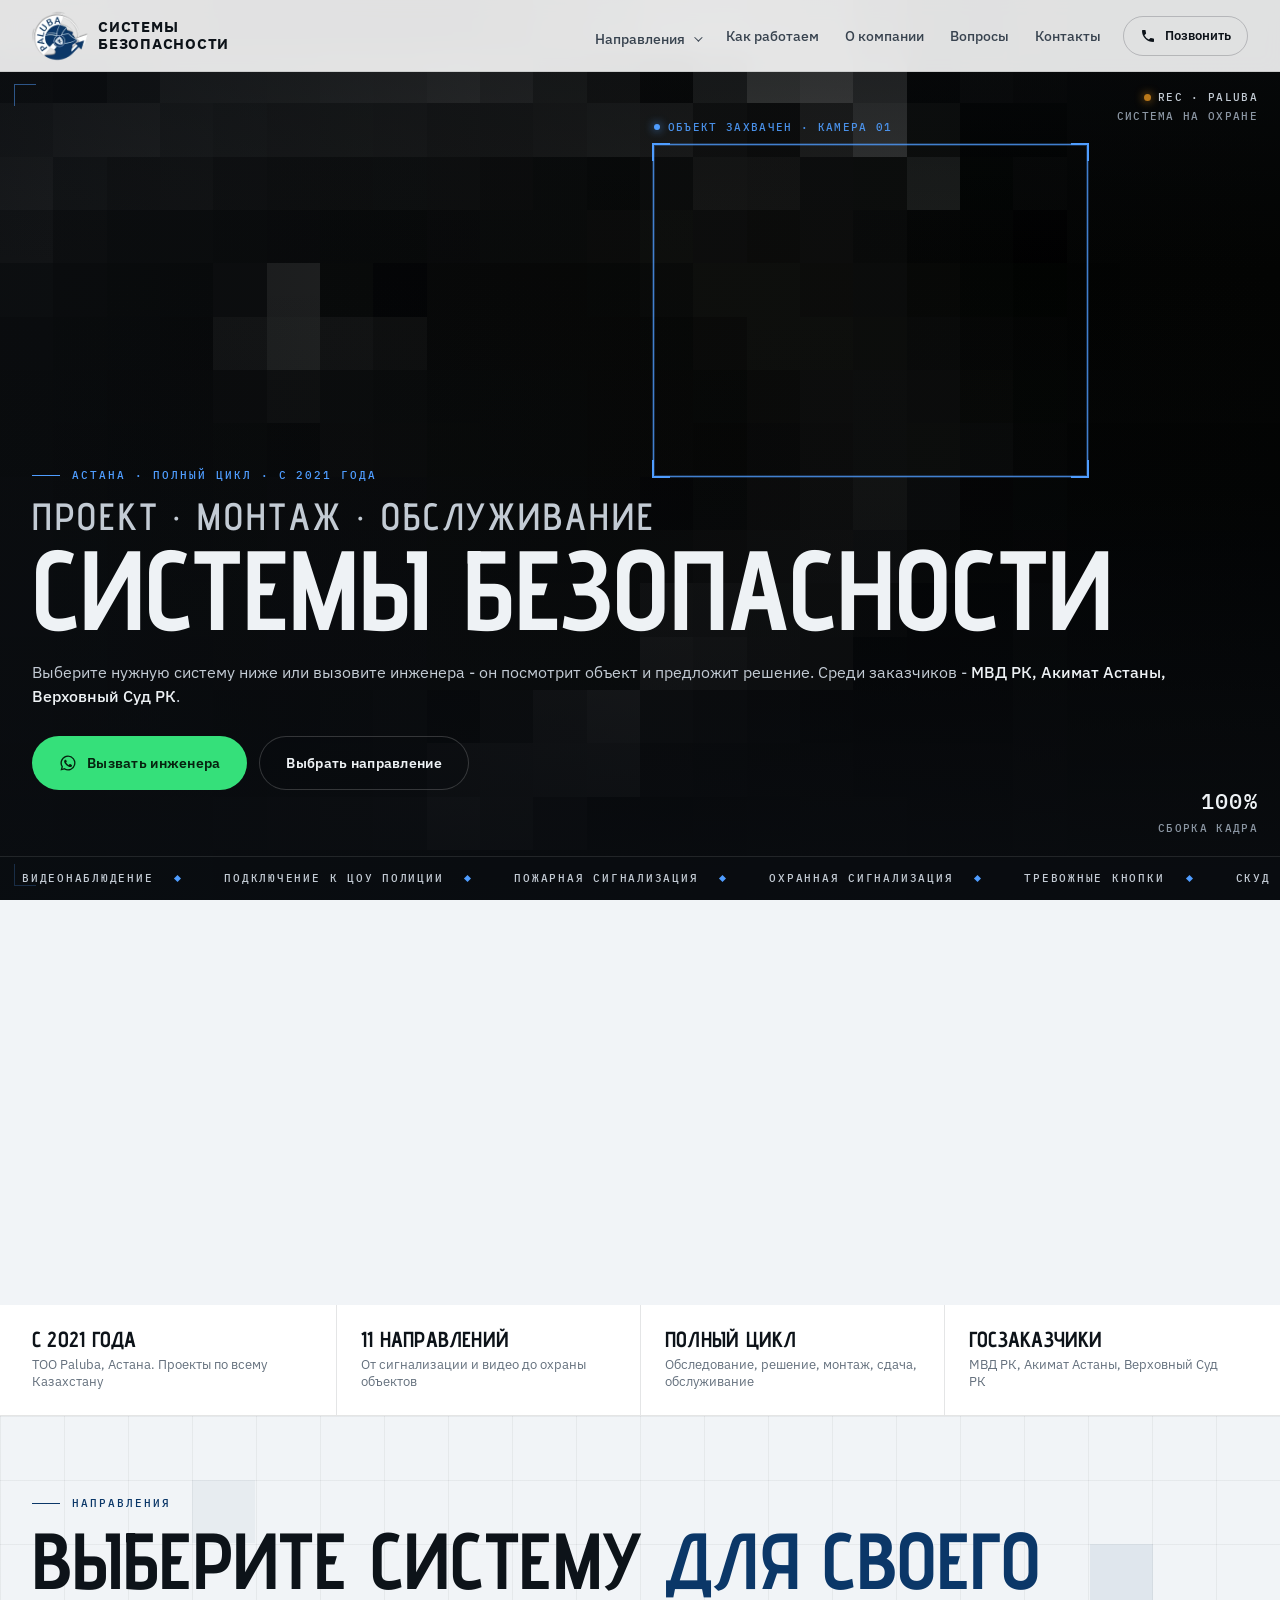
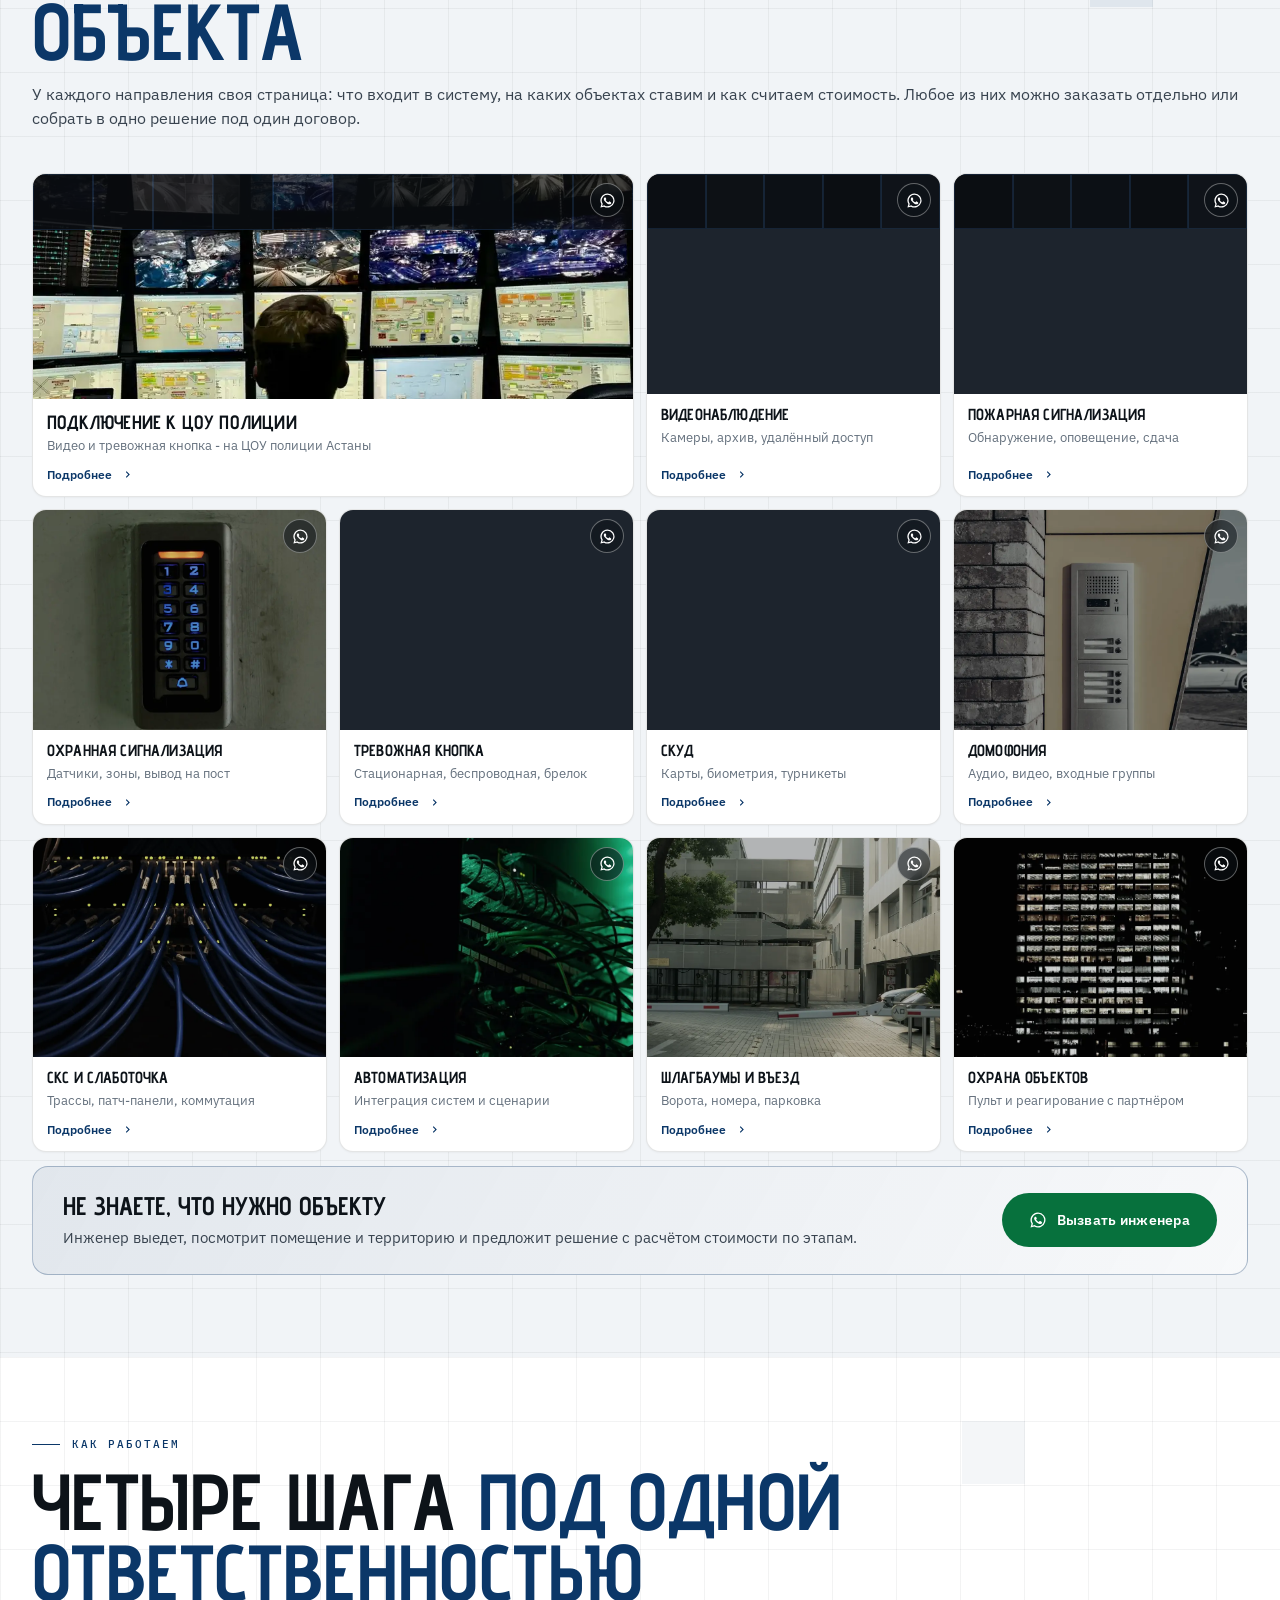
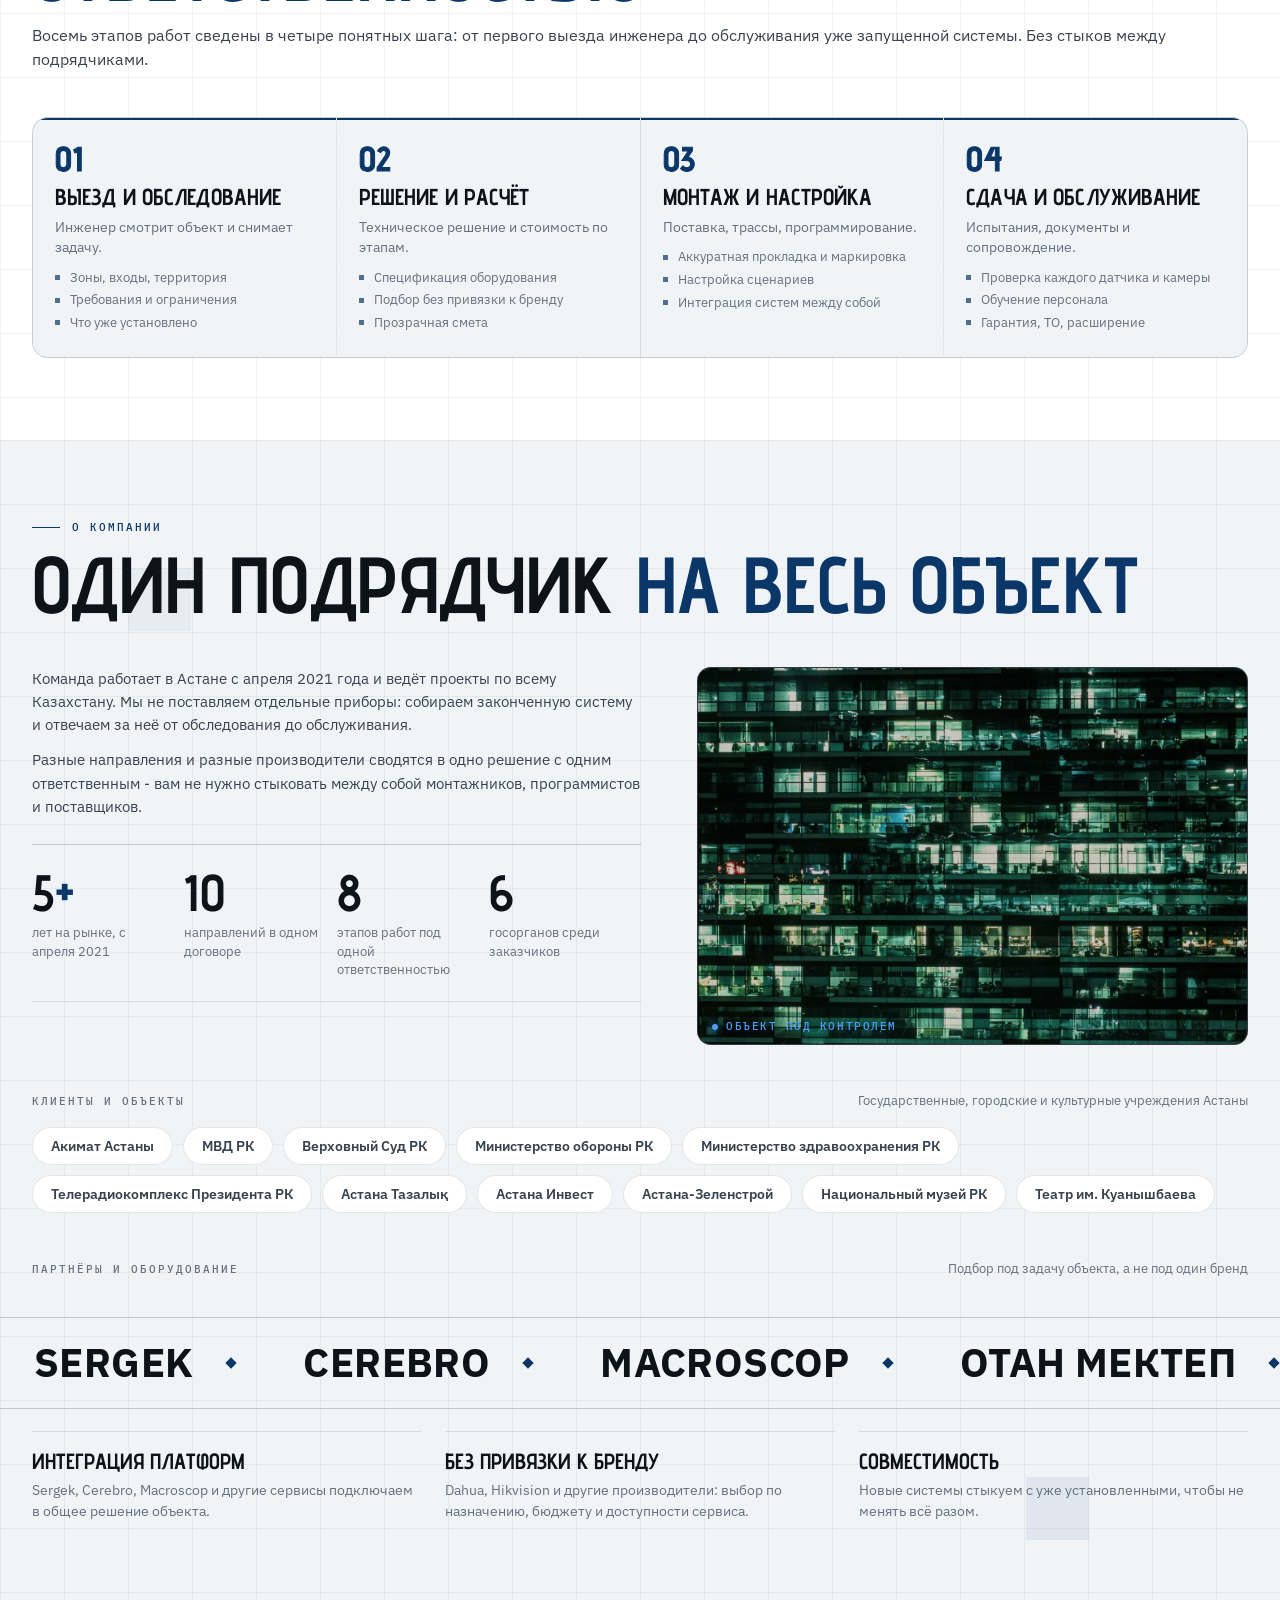
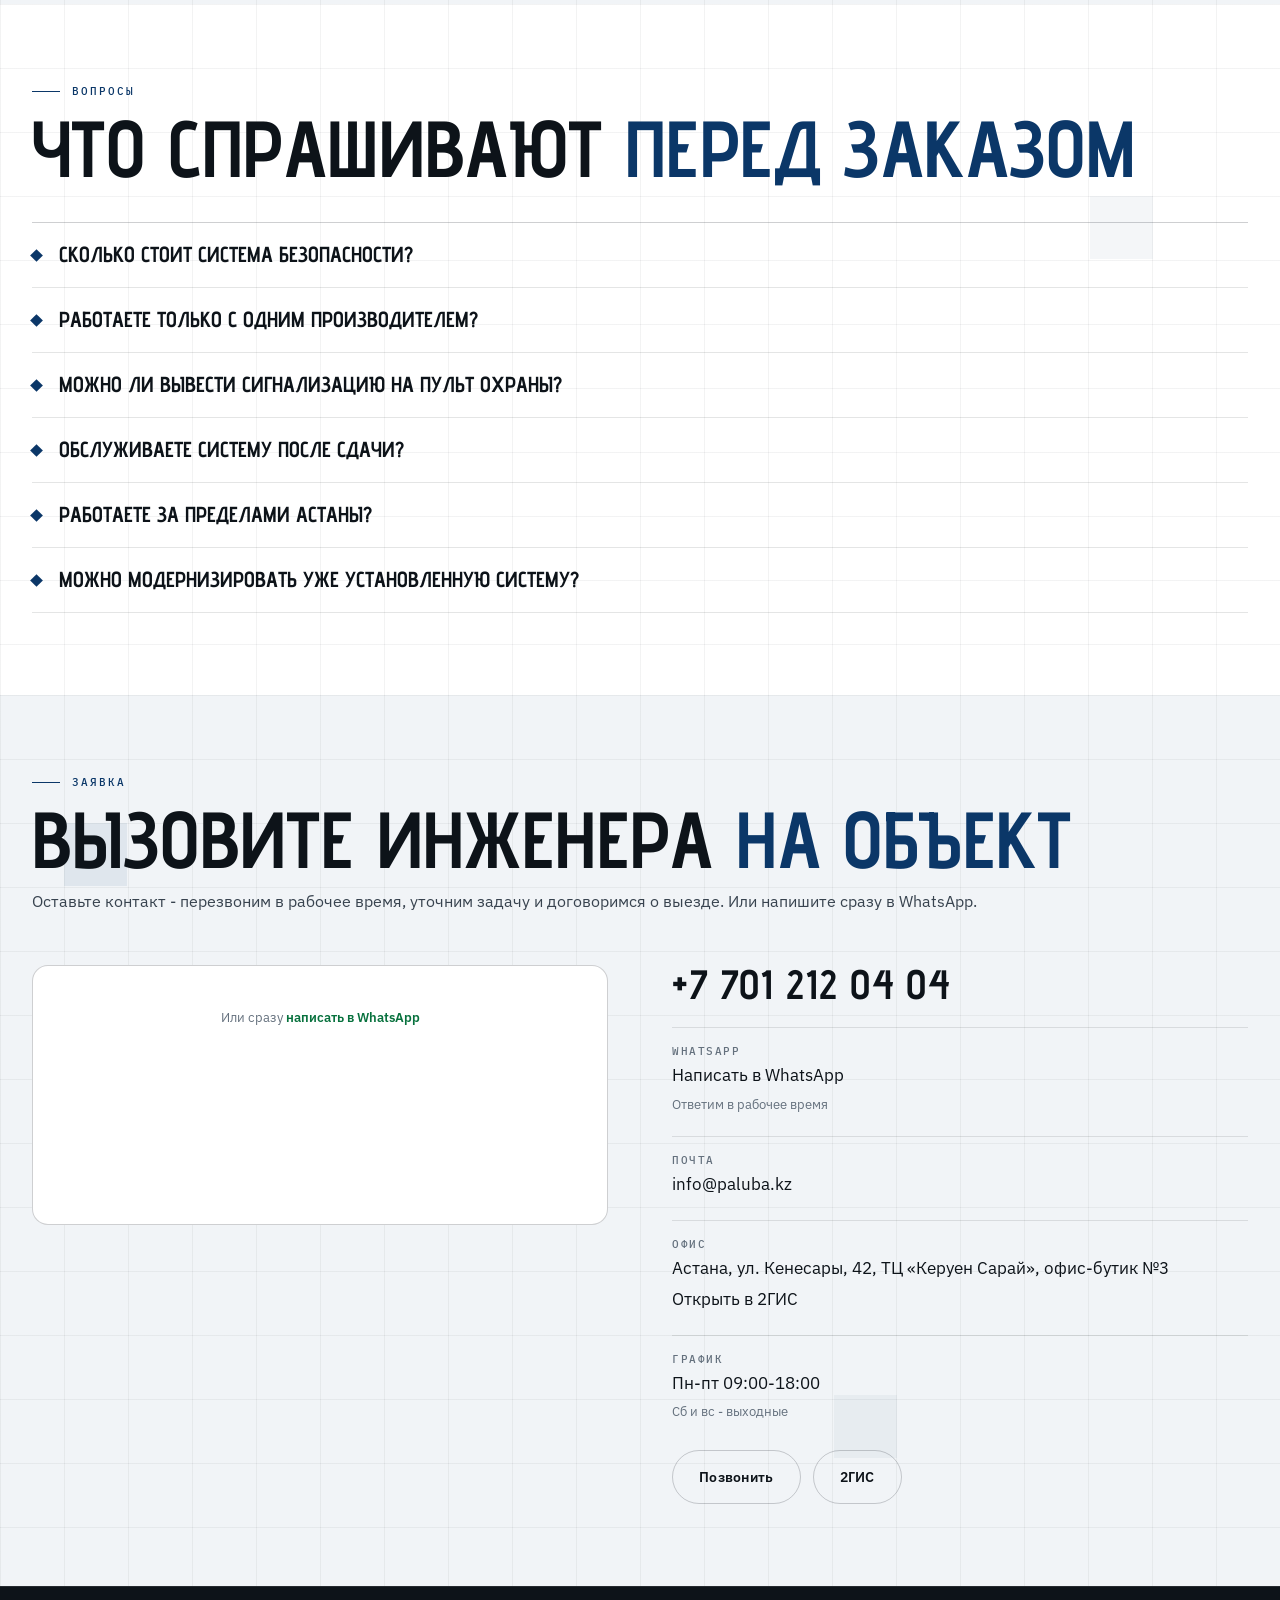
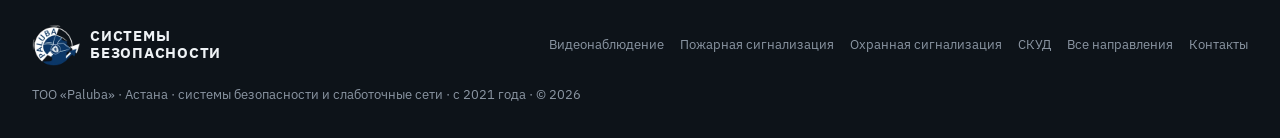
==== commit 1b9b802e: "Форма заявки заменена на форму Битрикс24 на всех страницах Co-Authored-By: Claude Opus 5 (1M context" ====
--- a/index.html
+++ b/index.html
@@ -17,7 +17,7 @@
 <meta property="og:image:width" content="1200">
 <meta property="og:image:height" content="630">
 <meta name="twitter:card" content="summary_large_image">
-<link rel="icon" href="favicon.ico?v=20260915-1" sizes="any">
+<link rel="icon" href="favicon.ico?v=20260917-1" sizes="any">
 <link rel="icon" type="image/png" sizes="32x32" href="assets/logo-32.png">
 <link rel="icon" type="image/png" sizes="16x16" href="assets/logo-16.png">
 <link rel="apple-touch-icon" sizes="180x180" href="assets/logo-180.png">
@@ -26,7 +26,7 @@
 <link href="https://fonts.googleapis.com/css2?family=Advent+Pro:wght@600;700&family=IBM+Plex+Sans:wght@400;500;600&family=IBM+Plex+Mono:wght@400;500&display=swap" rel="stylesheet">
 <link rel="preload" as="image" href="assets/hero.webp" media="(min-width:761px)" fetchpriority="high">
 <link rel="preload" as="image" href="assets/hero-m.webp" media="(max-width:760px)" fetchpriority="high">
-<link rel="stylesheet" href="styles.css?v=20260915-1">
+<link rel="stylesheet" href="styles.css?v=20260917-1">
 <script type="application/ld+json">
 {
   "@context": "https://schema.org",
@@ -66,7 +66,7 @@
 
 <header class="hdr" id="hdr">
   <div class="hdr-in">
-    <a class="brand" href="#top" aria-label="Paluba, на главную"><img src="assets/logo.webp?v=20260915-1" width="56" height="56" alt=""><span>Системы<br>безопасности</span></a>
+    <a class="brand" href="#top" aria-label="Paluba, на главную"><img src="assets/logo.webp?v=20260917-1" width="56" height="56" alt=""><span>Системы<br>безопасности</span></a>
     <nav class="nav" aria-label="Разделы сайта">
       <div class="drop"><button type="button" class="drop-b" aria-expanded="false">Направления<i></i></button><div class="drop-m"><a href="videonablyudenie/">Видеонаблюдение</a><a href="podklyuchenie-k-cou/">Подключение к ЦОУ полиции</a><a href="pozharnaya-signalizaciya/">Пожарная сигнализация</a><a href="ohrannaya-signalizaciya/">Охранная сигнализация</a><a href="trevozhnaya-knopka/">Тревожная кнопка</a><a href="skud/">СКУД</a><a href="domofoniya/">Домофония</a><a href="sks-slabotochnye-seti/">СКС и слаботочка</a><a href="avtomatizaciya/">Автоматизация</a><a href="shlagbaumy/">Шлагбаумы и въезд</a><a href="ohrana-obektov/">Охрана объектов</a><a href="#napravleniya">Все на этой странице</a></div></div>
       <a href="#cikl">Как работаем</a>
@@ -385,23 +385,10 @@
       <p class="lead">Оставьте контакт - перезвоним в рабочее время, уточним задачу и договоримся о выезде. Или напишите сразу в WhatsApp.</p>
     </div>
     <div class="kt">
-      <form class="form rv" id="zayavka" novalidate>
-        <div class="fld"><label for="f-name">Имя</label><input id="f-name" name="name" type="text" autocomplete="name" placeholder="Как к вам обращаться" required></div>
-        <div class="fld"><label for="f-phone">Телефон</label><input id="f-phone" name="phone" type="tel" autocomplete="tel" inputmode="tel" placeholder="+7 (___) ___-__-__" required></div>
-        <div class="fld full"><label for="f-sys">Что нужно</label>
-          <select id="f-sys" name="sys">
-            <option value="">Выберите направление</option>
-            <option>Видеонаблюдение</option><option>Пожарная сигнализация</option><option>Охранная сигнализация</option><option>Тревожная кнопка</option><option>СКУД</option><option>Домофония</option><option>СКС и слаботочка</option><option>Автоматизация</option><option>Шлагбаумы и въезд</option><option>Охрана объектов</option><option>Комплексное решение для объекта</option><option>Другое</option>
-          </select></div>
-        <div class="fld full"><label for="f-msg">Объект и задача</label><textarea id="f-msg" name="msg" placeholder="Например: офис 400 м², нужны камеры и контроль доступа"></textarea></div>
-        <div class="hp" aria-hidden="true"><label for="f-company">Компания</label><input id="f-company" name="company" type="text" tabindex="-1" autocomplete="off"></div>
-        <input type="hidden" name="t0" id="f-t0" value="">
-        <label class="chk full"><input type="checkbox" name="agree" id="f-agree" required> Согласен на обработку персональных данных для обратной связи</label>
-        <p class="fm-msg err full" id="fm-err" hidden>Проверьте имя, телефон и согласие на обработку данных.</p>
-        <p class="fm-msg ok full" id="fm-ok" hidden>Спасибо! Заявка сформирована - откроется WhatsApp с готовым текстом. Если окно не открылось, напишите нам напрямую.</p>
-        <button class="btn btn-sig full" type="submit">Отправить заявку</button>
-        <p class="alt-wa full">Или сразу <a class="wa" href="https://wa.me/77012120404" data-wa="Здравствуйте! Хочу вызвать инженера на объект.">написать в WhatsApp</a></p>
-      </form>
+      <div class="form b24 rv" id="zayavka">
+        <script data-b24-form="inline/98/9bnnso" data-skip-moving="true">(function(w,d,u){var s=d.createElement('script');s.async=true;s.src=u+'?'+(Date.now()/180000|0);var h=d.getElementsByTagName('script')[0];h.parentNode.insertBefore(s,h);})(window,document,'https://cdn-ru.bitrix24.kz/b5081593/crm/form/loader_98.js');</script>
+        <p class="alt-wa">Или сразу <a class="wa" href="https://wa.me/77012120404" data-wa="Здравствуйте! Хочу вызвать инженера на объект.">написать в WhatsApp</a></p>
+      </div>
       <div class="ct rv">
         <a class="big" href="tel:+77012120404">+7 701 212 04 04</a>
         <div class="row"><span>WhatsApp</span><a class="wa" href="https://wa.me/77012120404" data-wa="Здравствуйте! Хочу вызвать инженера на объект.">Написать в WhatsApp</a><small>Ответим в рабочее время</small></div>
@@ -421,7 +408,7 @@
 
 <footer class="ftr">
   <div class="wrap ftr-in">
-    <a class="brand" href="#top"><img src="assets/logo.webp?v=20260915-1" width="56" height="56" alt="" loading="lazy"><span>Системы<br>безопасности</span></a>
+    <a class="brand" href="#top"><img src="assets/logo.webp?v=20260917-1" width="56" height="56" alt="" loading="lazy"><span>Системы<br>безопасности</span></a>
     <nav aria-label="Футер">
       <a href="videonablyudenie/">Видеонаблюдение</a>
       <a href="pozharnaya-signalizaciya/">Пожарная сигнализация</a>
@@ -439,6 +426,6 @@
   <a class="w wa" href="https://wa.me/77012120404" data-wa="Здравствуйте! Хочу вызвать инженера на объект."><svg viewBox="0 0 24 24" aria-hidden="true"><path fill="currentColor" d="M12 2a10 10 0 0 0-8.6 15.1L2 22l5-1.3A10 10 0 1 0 12 2zm0 18.2a8.2 8.2 0 0 1-4.2-1.2l-.3-.2-3 .8.8-2.9-.2-.3A8.2 8.2 0 1 1 12 20.2zm4.5-6.1c-.2-.1-1.5-.7-1.7-.8-.2-.1-.4-.1-.6.1l-.8 1c-.1.2-.3.2-.5.1a6.7 6.7 0 0 1-3.3-2.9c-.3-.4.2-.4.7-1.3.1-.2 0-.3 0-.5l-.8-1.8c-.2-.5-.4-.4-.6-.4h-.5a1 1 0 0 0-.7.3 3 3 0 0 0-.9 2.2 5.2 5.2 0 0 0 1.1 2.7 11.9 11.9 0 0 0 4.5 4c.6.3 1.1.4 1.5.5.6.2 1.2.2 1.6.1.5-.1 1.5-.6 1.7-1.2.2-.6.2-1.1.1-1.2l-.5-.3z"/></svg>WhatsApp</a>
 </div>
 
-<script src="script.js?v=20260915-1" defer></script>
+<script src="script.js?v=20260917-1" defer></script>
 </body>
 </html>
--- a/styles.css
+++ b/styles.css
@@ -363,6 +363,16 @@
 .fm-msg.err{background:rgba(242,179,61,.1);color:var(--amber);border:1px solid rgba(242,179,61,.35)}
 .form .alt-wa{text-align:center;font-size:13px;color:var(--steel)}
 .form .alt-wa a{color:var(--sig);font-weight:600}
+/* Форма Битрикс24: своя вёрстка внутри нашей карточки (стили B24 грузятся позже, поэтому !important) */
+.form.b24{display:block;min-height:260px}
+.b24 .b24-form-wrapper,.b24 .b24-form-wrapper.b24-form-shadow{max-width:none!important;margin:0!important;box-shadow:none!important;border:0!important;background:transparent!important}
+.b24 .b24-form-content,.b24 .b24-form-padding-side{padding-left:0!important;padding-right:0!important}
+.b24 .b24-form-header-padding{display:none!important}
+.b24 .b24-form-field{margin-bottom:12px!important}
+.b24 .b24-form-control{border:1px solid var(--line2)!important;border-radius:10px!important;background:var(--ink)!important}
+.b24 .b24-form-control:focus{border-color:var(--sig)!important}
+.b24 .b24-form-btn{border-radius:999px!important;font-weight:600!important}
+.b24 .alt-wa{margin:12px 0 0}
 .ct{display:grid;gap:22px}
 .ct .big{font:700 clamp(34px,3.2vw,48px)/1 var(--fd);letter-spacing:.02em;color:var(--paper)}
 .ct .big:hover{color:var(--sig)}
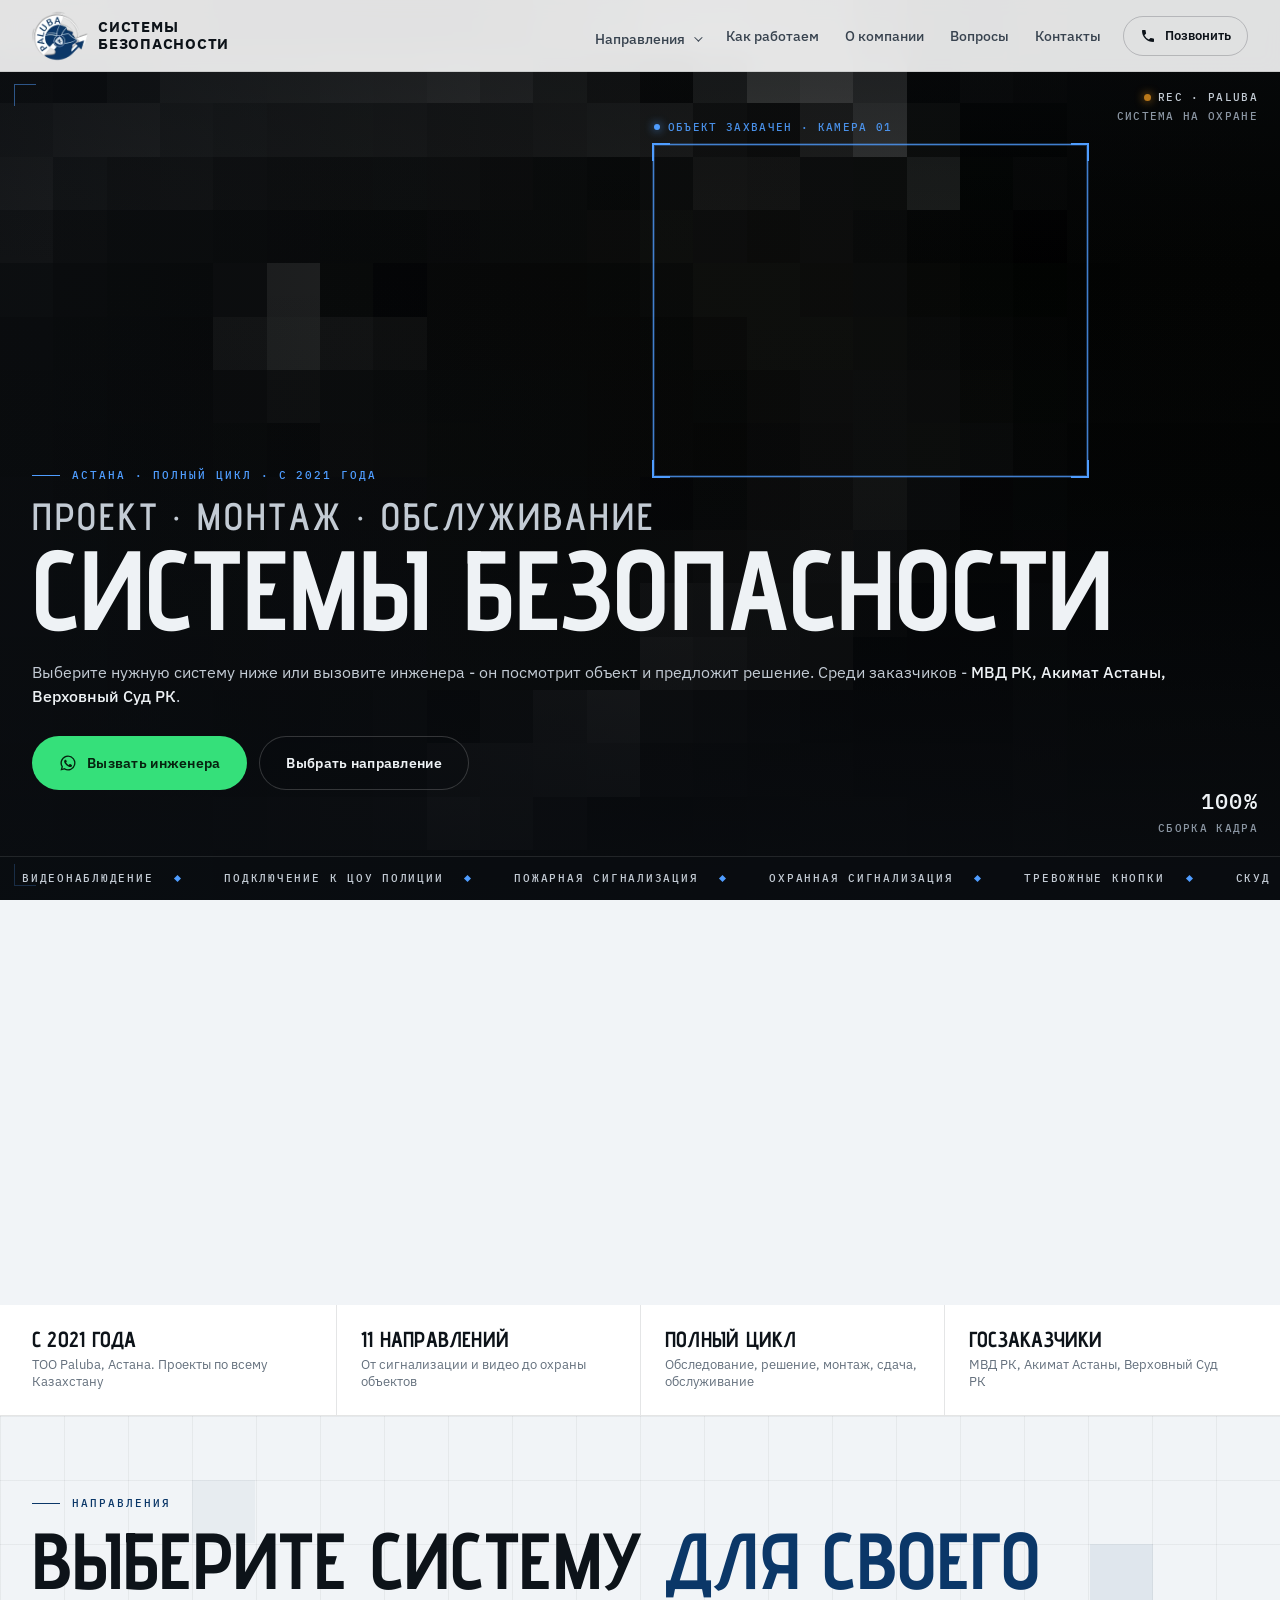
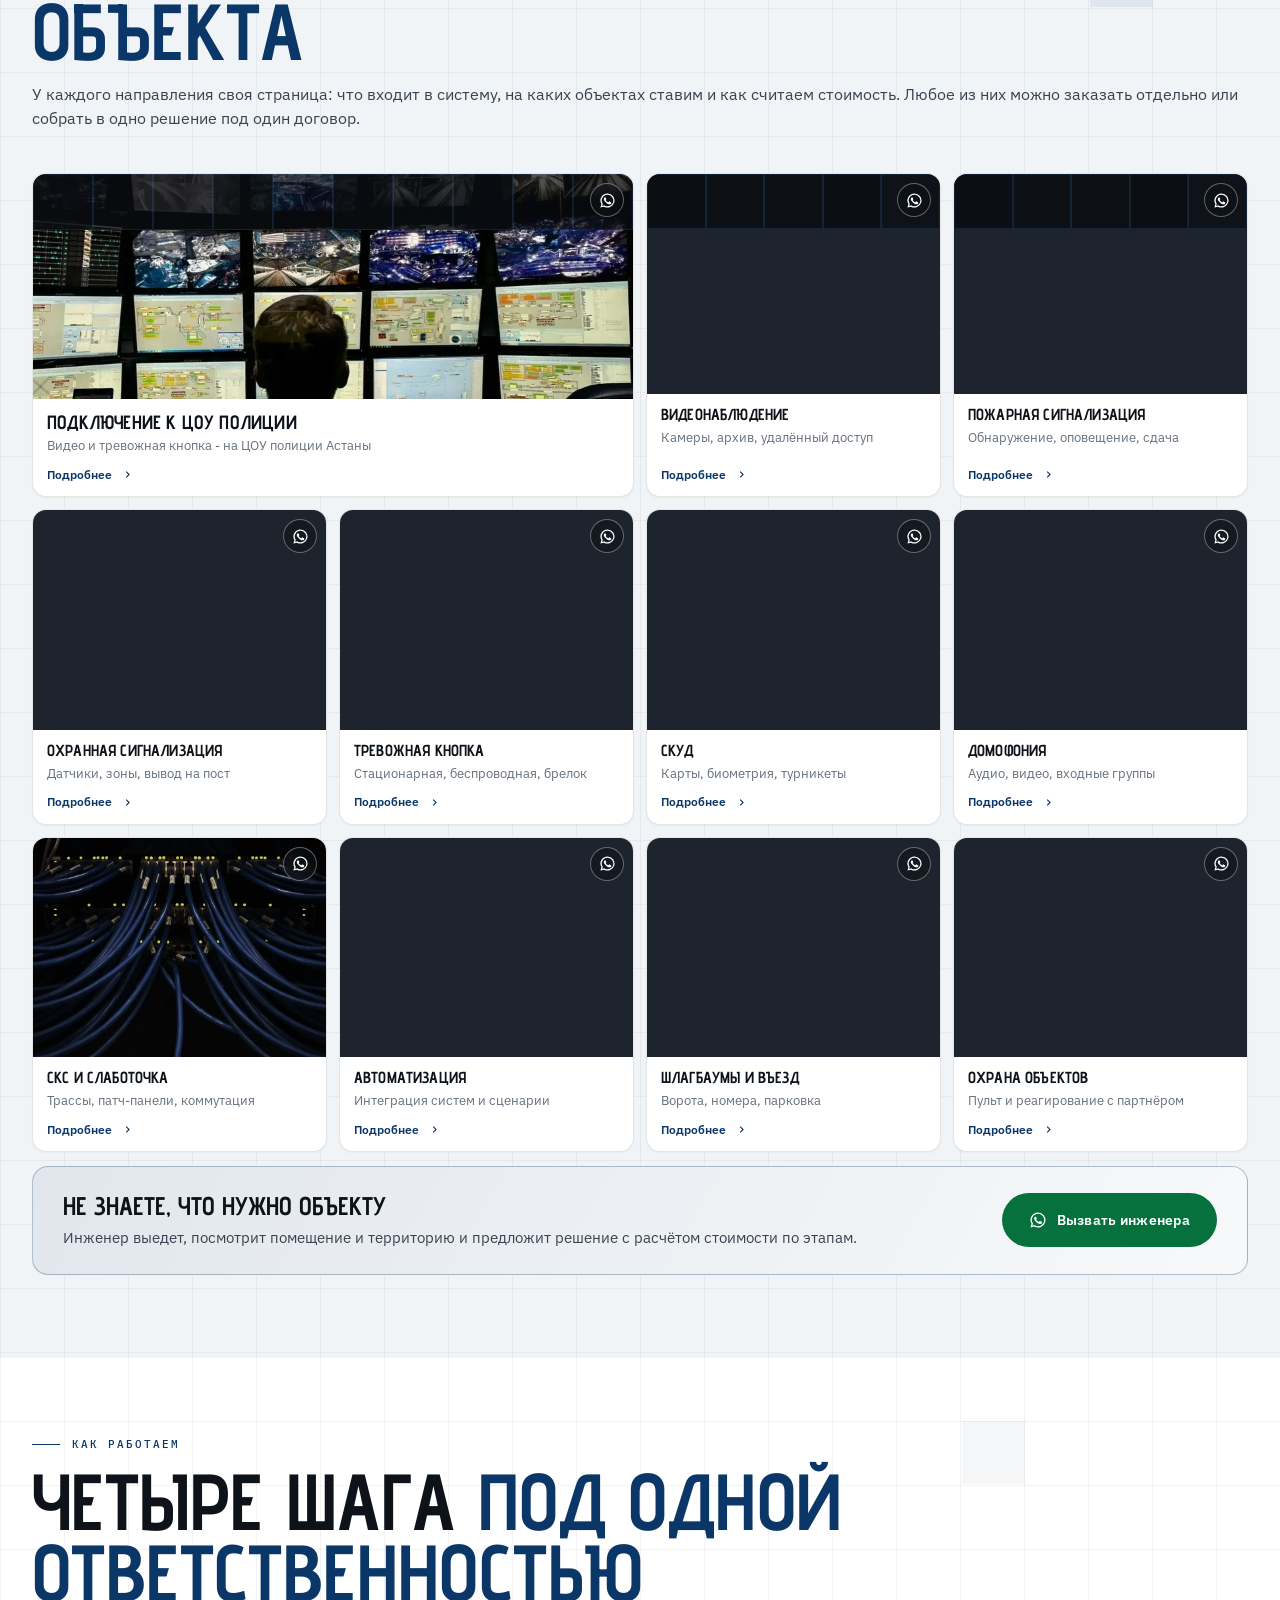
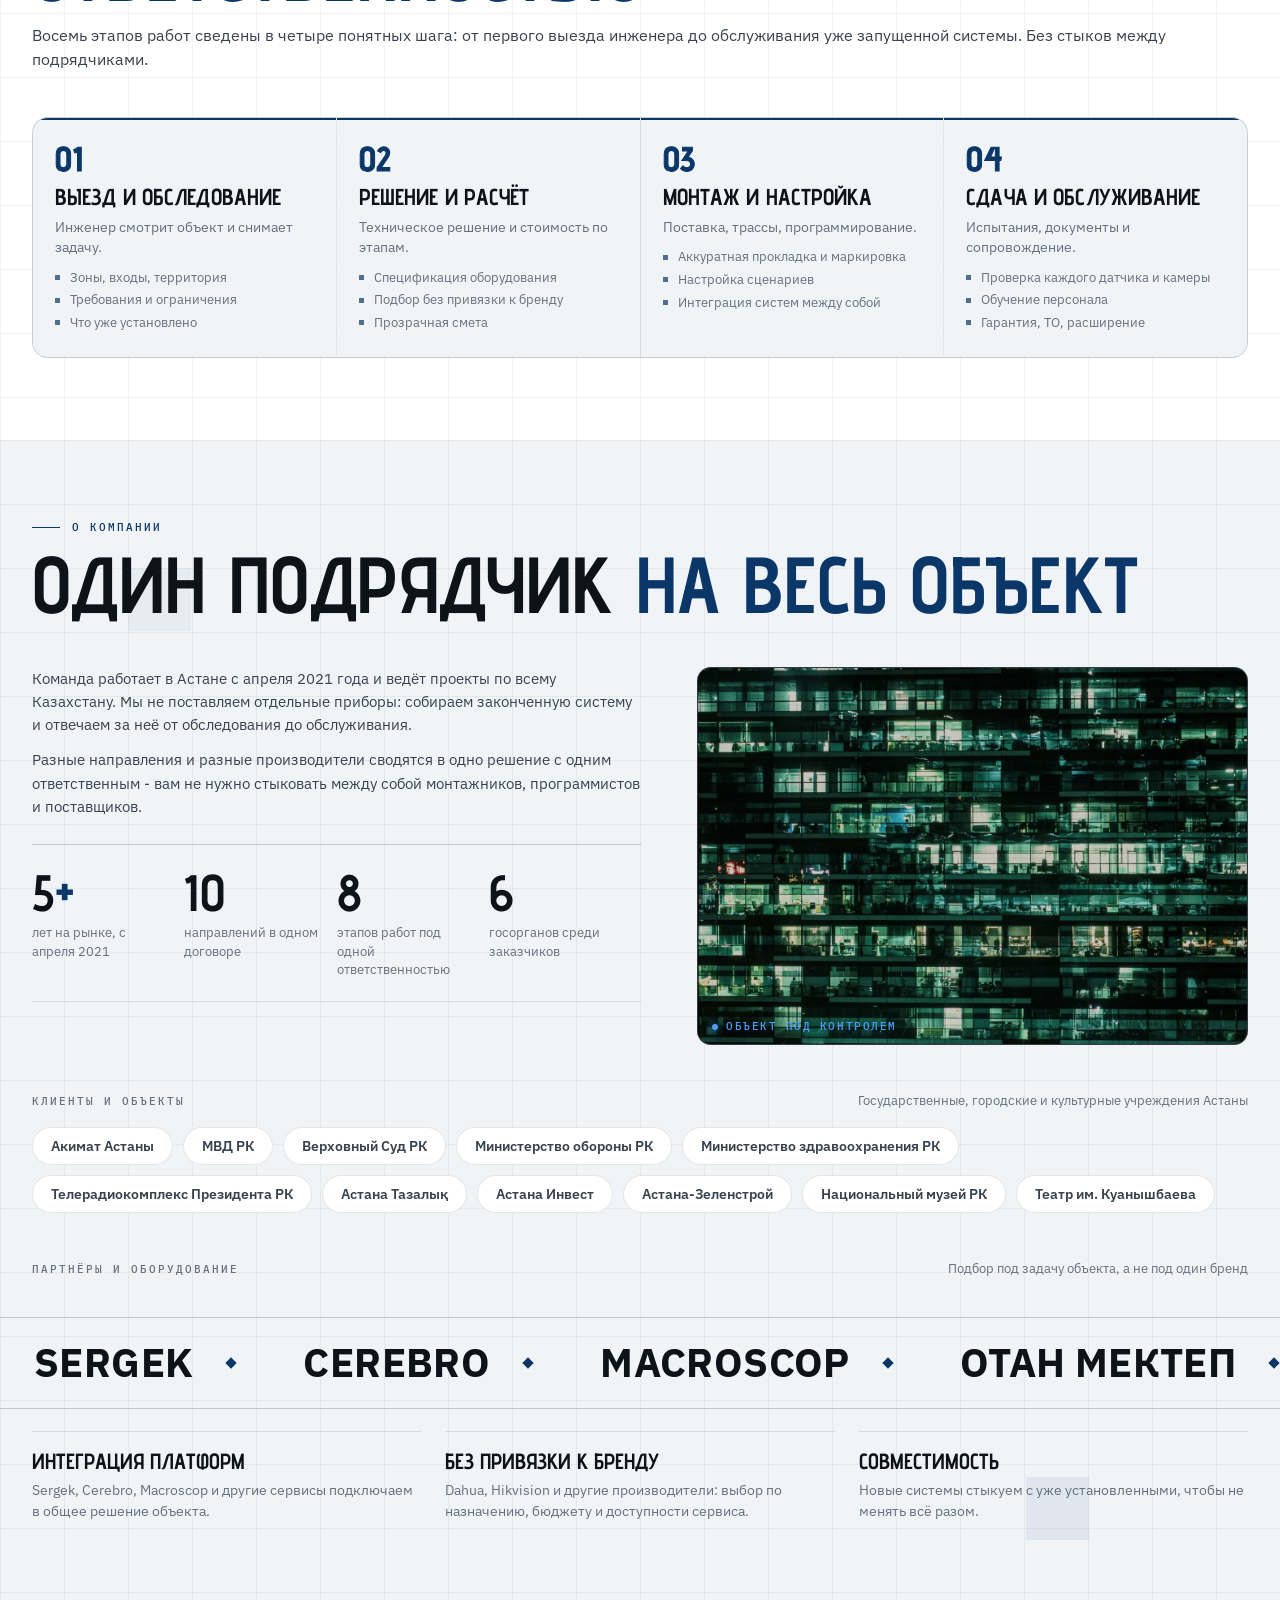
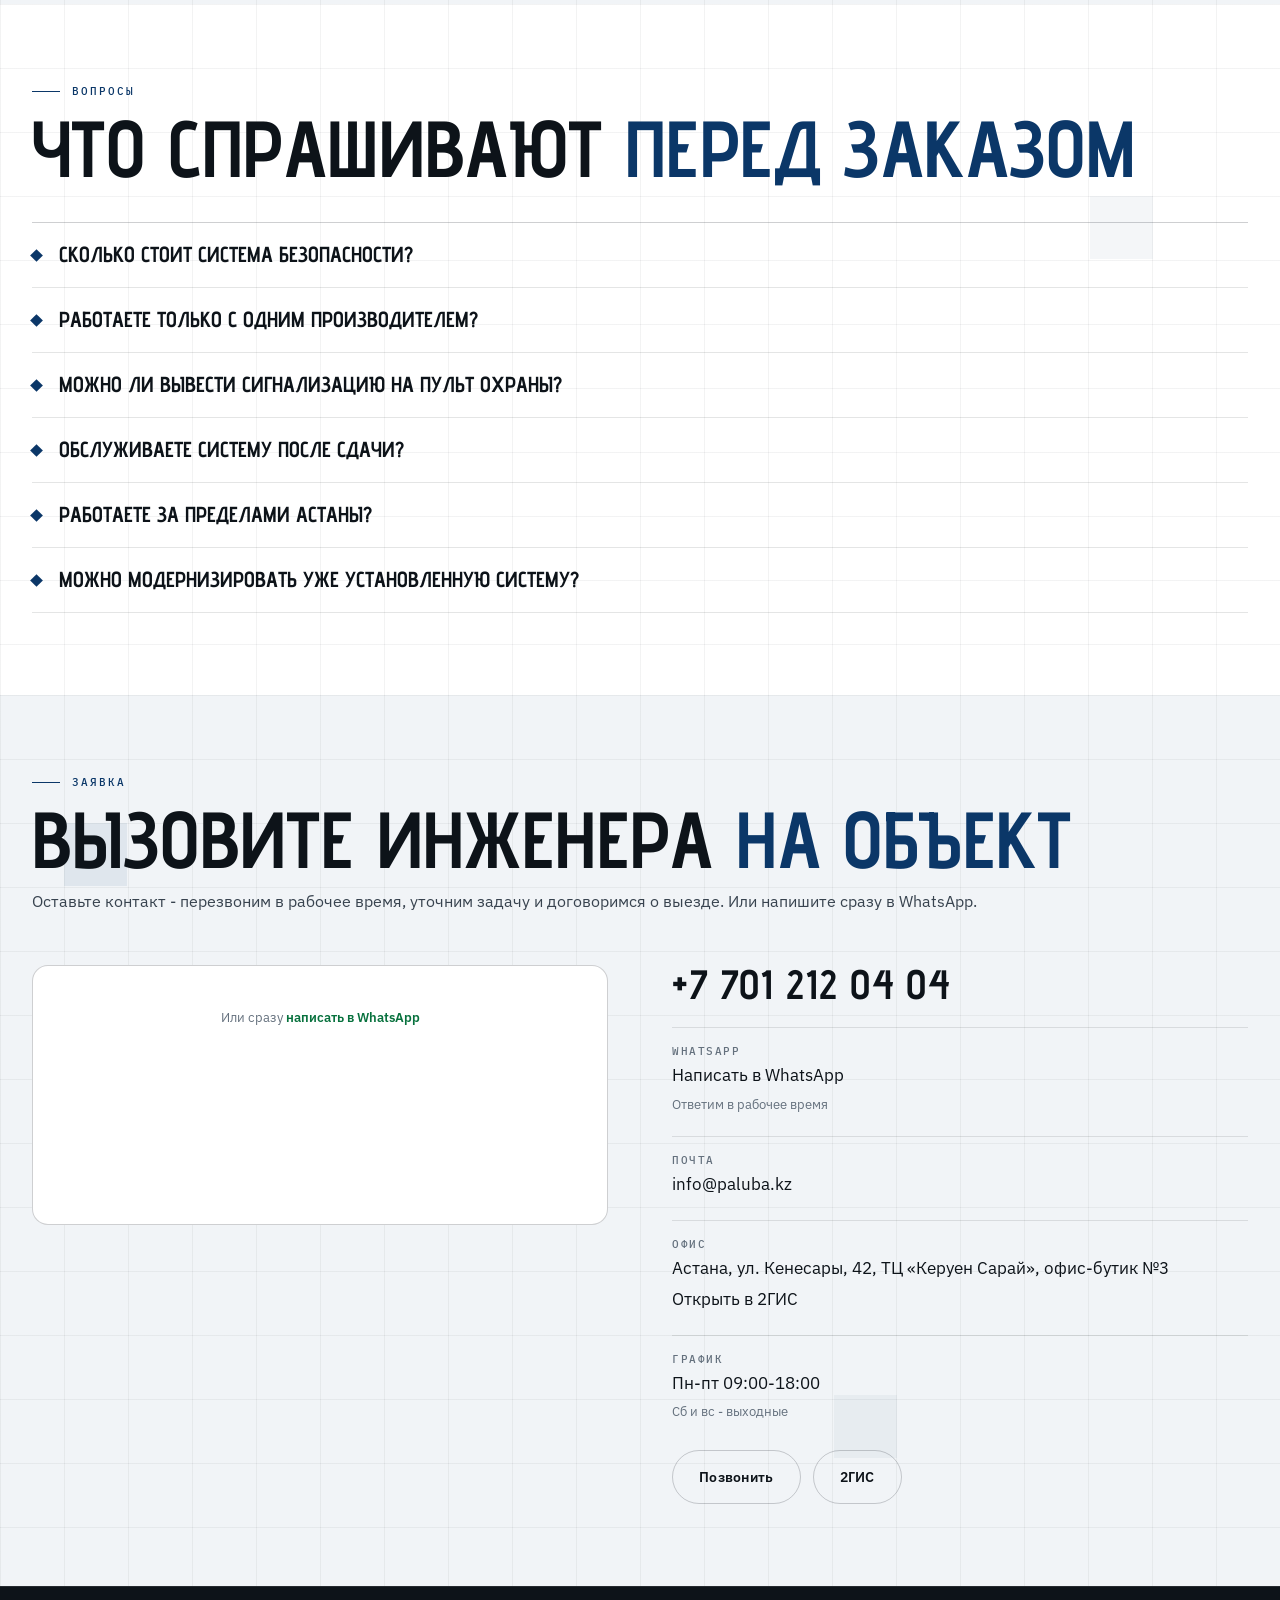
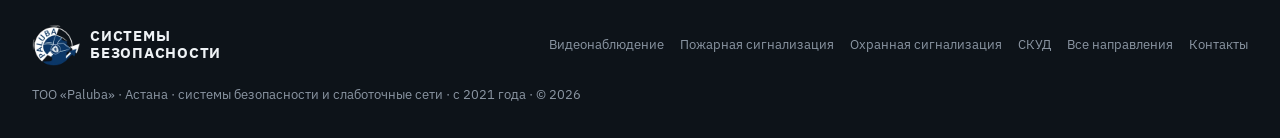
==== commit ddcf9939: "Конверсии Google Ads: звонок, WhatsApp и отправка формы Битрикс24 на всех страницах Co-Authored-By: " ====
--- a/index.html
+++ b/index.html
@@ -17,7 +17,7 @@
 <meta property="og:image:width" content="1200">
 <meta property="og:image:height" content="630">
 <meta name="twitter:card" content="summary_large_image">
-<link rel="icon" href="favicon.ico?v=20260917-1" sizes="any">
+<link rel="icon" href="favicon.ico?v=20260918-1" sizes="any">
 <link rel="icon" type="image/png" sizes="32x32" href="assets/logo-32.png">
 <link rel="icon" type="image/png" sizes="16x16" href="assets/logo-16.png">
 <link rel="apple-touch-icon" sizes="180x180" href="assets/logo-180.png">
@@ -26,7 +26,7 @@
 <link href="https://fonts.googleapis.com/css2?family=Advent+Pro:wght@600;700&family=IBM+Plex+Sans:wght@400;500;600&family=IBM+Plex+Mono:wght@400;500&display=swap" rel="stylesheet">
 <link rel="preload" as="image" href="assets/hero.webp" media="(min-width:761px)" fetchpriority="high">
 <link rel="preload" as="image" href="assets/hero-m.webp" media="(max-width:760px)" fetchpriority="high">
-<link rel="stylesheet" href="styles.css?v=20260917-1">
+<link rel="stylesheet" href="styles.css?v=20260918-1">
 <script type="application/ld+json">
 {
   "@context": "https://schema.org",
@@ -60,13 +60,21 @@
   ]}
 }
 </script>
+<!-- Google tag (gtag.js) -->
+<script async src="https://www.googletagmanager.com/gtag/js?id=AW-18457188520"></script>
+<script>
+  window.dataLayer = window.dataLayer || [];
+  function gtag(){dataLayer.push(arguments);}
+  gtag('js', new Date());
+  gtag('config', 'AW-18457188520');
+</script>
 <script src="https://lead-bot.sultan-askarov-kz.workers.dev/t.js" data-site="paluba" defer></script>
 </head>
 <body>
 
 <header class="hdr" id="hdr">
   <div class="hdr-in">
-    <a class="brand" href="#top" aria-label="Paluba, на главную"><img src="assets/logo.webp?v=20260917-1" width="56" height="56" alt=""><span>Системы<br>безопасности</span></a>
+    <a class="brand" href="#top" aria-label="Paluba, на главную"><img src="assets/logo.webp?v=20260918-1" width="56" height="56" alt=""><span>Системы<br>безопасности</span></a>
     <nav class="nav" aria-label="Разделы сайта">
       <div class="drop"><button type="button" class="drop-b" aria-expanded="false">Направления<i></i></button><div class="drop-m"><a href="videonablyudenie/">Видеонаблюдение</a><a href="podklyuchenie-k-cou/">Подключение к ЦОУ полиции</a><a href="pozharnaya-signalizaciya/">Пожарная сигнализация</a><a href="ohrannaya-signalizaciya/">Охранная сигнализация</a><a href="trevozhnaya-knopka/">Тревожная кнопка</a><a href="skud/">СКУД</a><a href="domofoniya/">Домофония</a><a href="sks-slabotochnye-seti/">СКС и слаботочка</a><a href="avtomatizaciya/">Автоматизация</a><a href="shlagbaumy/">Шлагбаумы и въезд</a><a href="ohrana-obektov/">Охрана объектов</a><a href="#napravleniya">Все на этой странице</a></div></div>
       <a href="#cikl">Как работаем</a>
@@ -408,7 +416,7 @@
 
 <footer class="ftr">
   <div class="wrap ftr-in">
-    <a class="brand" href="#top"><img src="assets/logo.webp?v=20260917-1" width="56" height="56" alt="" loading="lazy"><span>Системы<br>безопасности</span></a>
+    <a class="brand" href="#top"><img src="assets/logo.webp?v=20260918-1" width="56" height="56" alt="" loading="lazy"><span>Системы<br>безопасности</span></a>
     <nav aria-label="Футер">
       <a href="videonablyudenie/">Видеонаблюдение</a>
       <a href="pozharnaya-signalizaciya/">Пожарная сигнализация</a>
@@ -426,6 +434,6 @@
   <a class="w wa" href="https://wa.me/77012120404" data-wa="Здравствуйте! Хочу вызвать инженера на объект."><svg viewBox="0 0 24 24" aria-hidden="true"><path fill="currentColor" d="M12 2a10 10 0 0 0-8.6 15.1L2 22l5-1.3A10 10 0 1 0 12 2zm0 18.2a8.2 8.2 0 0 1-4.2-1.2l-.3-.2-3 .8.8-2.9-.2-.3A8.2 8.2 0 1 1 12 20.2zm4.5-6.1c-.2-.1-1.5-.7-1.7-.8-.2-.1-.4-.1-.6.1l-.8 1c-.1.2-.3.2-.5.1a6.7 6.7 0 0 1-3.3-2.9c-.3-.4.2-.4.7-1.3.1-.2 0-.3 0-.5l-.8-1.8c-.2-.5-.4-.4-.6-.4h-.5a1 1 0 0 0-.7.3 3 3 0 0 0-.9 2.2 5.2 5.2 0 0 0 1.1 2.7 11.9 11.9 0 0 0 4.5 4c.6.3 1.1.4 1.5.5.6.2 1.2.2 1.6.1.5-.1 1.5-.6 1.7-1.2.2-.6.2-1.1.1-1.2l-.5-.3z"/></svg>WhatsApp</a>
 </div>
 
-<script src="script.js?v=20260917-1" defer></script>
+<script src="script.js?v=20260918-1" defer></script>
 </body>
 </html>
